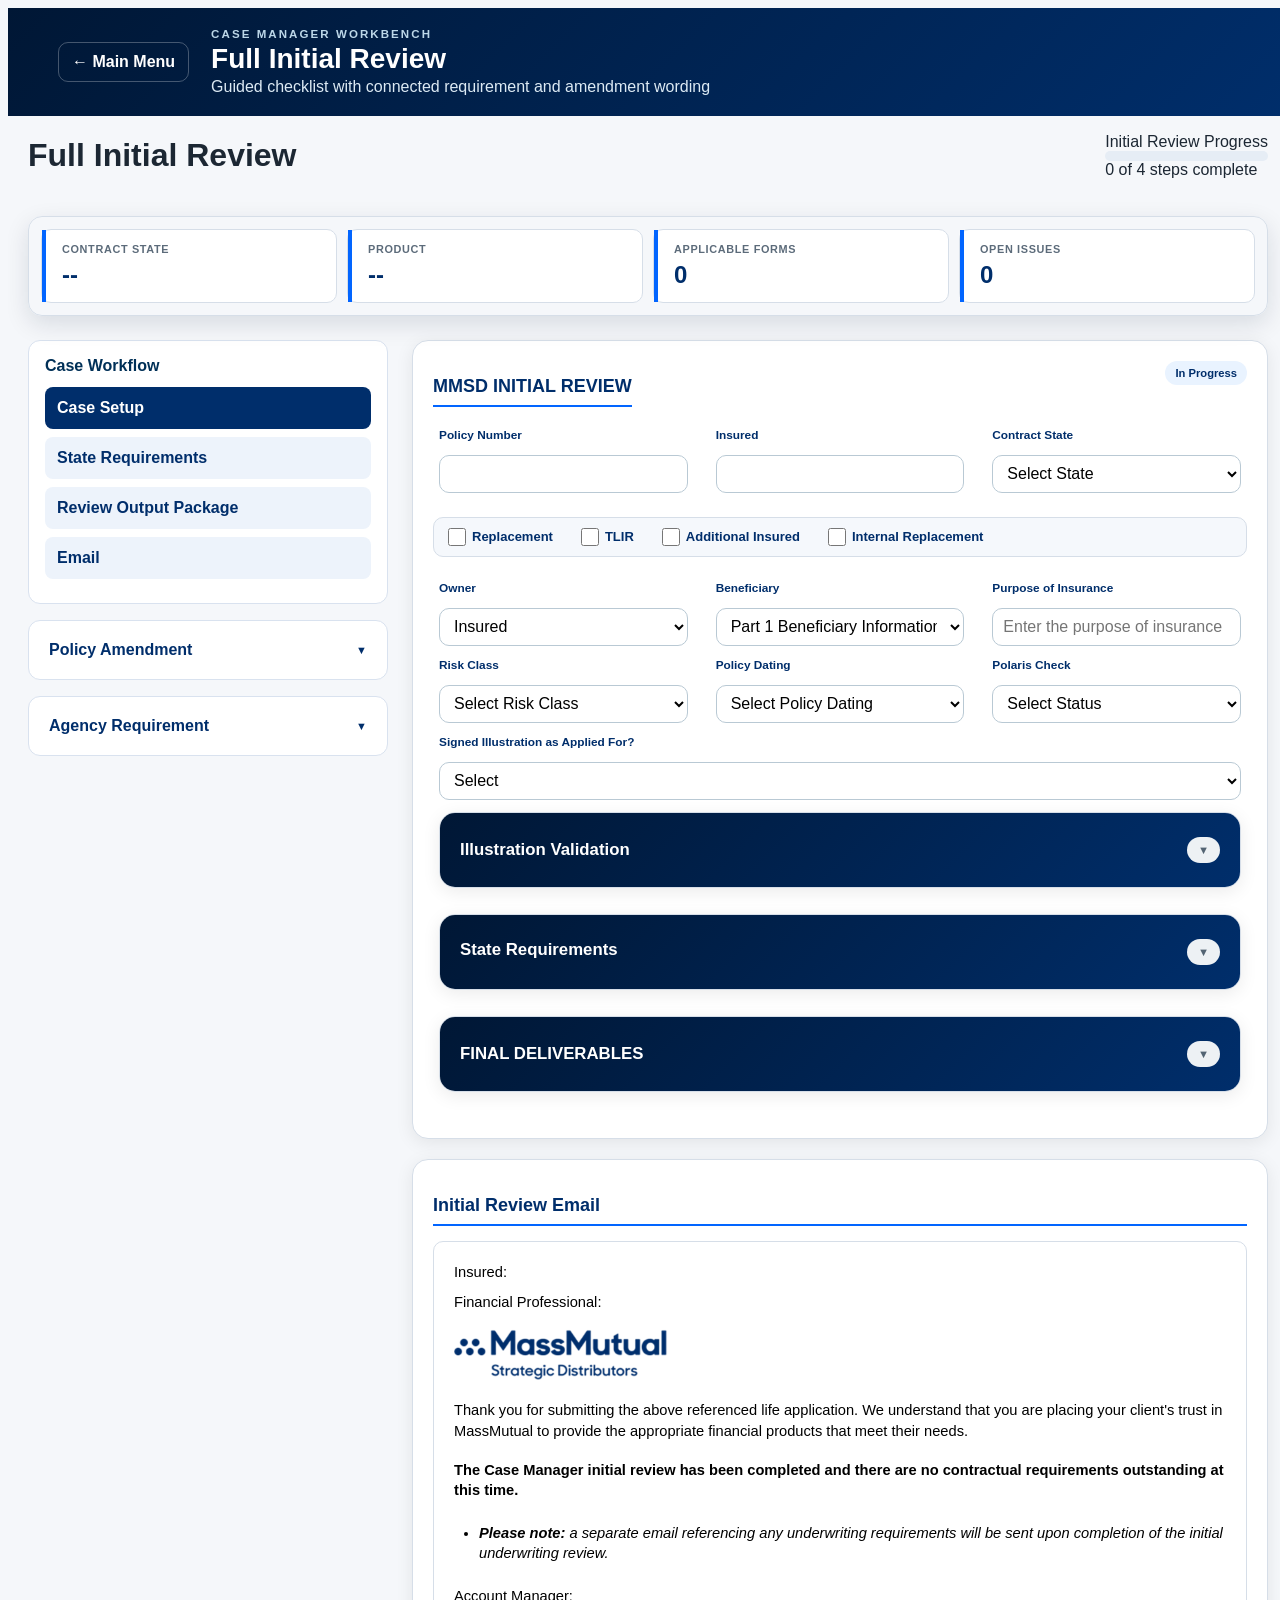
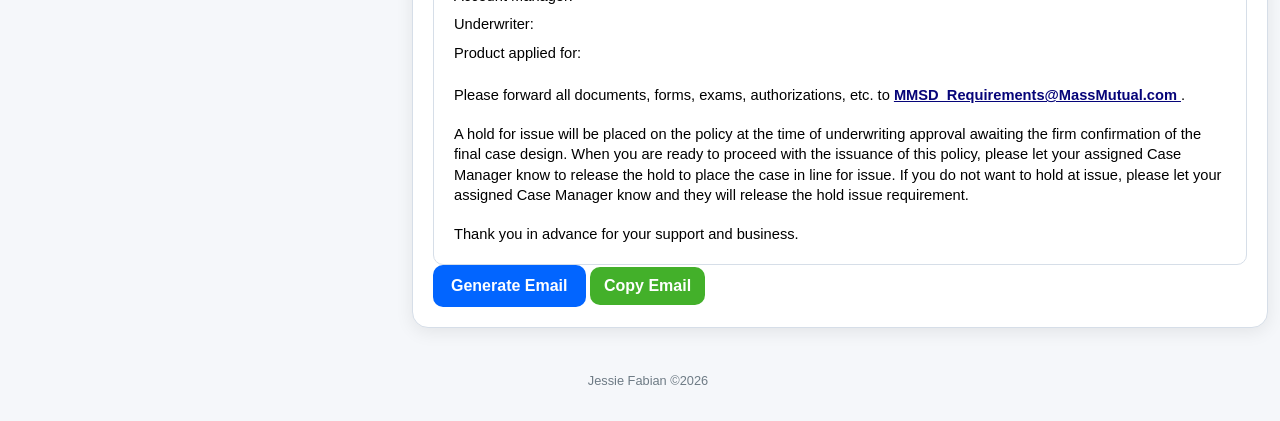
==== full-initial-review.html @ d6622435 "ugh" ====
<!doctype html>
<html lang="en">
  <!-- =====================================================
					FULL INITIAL REVIEW WORKBENCH
					Main review workflow for MMSD Initial Review Process
					Connected Scripts:
          stateLoader.js
          amendment-engine.js
          initial-review.js
          review-output-package.js
      ===================================================== -->

  <head>
    <!-- ============================================
					PAGE METADATA & STYLES
					Loads page title, viewport settings,
					and main stylesheet.
			============================================ -->
    <meta charset="utf-8" />
    <meta name="viewport" content="width=device-width, initial-scale=1.0" />
    <title>Full Initial Review</title>
    <link rel="stylesheet" href="Styling/styles.css"/>

  </head>

  <!-- ============================================
					GLOBAL PAGE HEADER
					Back navigation and page branding
				============================================ -->

  <body>
    <header class="top">
      <div class="shell head">
        <a href="index.html">← Main Menu</a>
        <div>
          <p class="eyebrow">CASE MANAGER WORKBENCH</p>
          <h1>Full Initial Review</h1>
          <p>
            Guided checklist with connected requirement and amendment wording
          </p>
        </div>
      </div>
    </header>
    <!-- =====================================================
					MAIN REVIEW WORKSPACE
					Contains all sections of the Full Initial Review.
			  ===================================================== -->
    <main class="review-workspace">
      <!-- =====================================================
					REVIEW HEADER
					Displays review title and completion progress.
					JS Updates:
          progressFill
          progressText
          ===================================================== -->
      <div class="review-header">
        <h1>Full Initial Review</h1>
        <div class="progress-panel">
          <div class="progress-label">Initial Review Progress</div>
          <div class="progress-bar">
            <div id="progressFill"></div>
          </div>
          <span id="progressText">0 of 0 steps complete</span>
        </div>
      </div>
      <!-- =====================================================
					 CASE DASHBOARD
					 Real-time case summary:
           Contract State
           Product
           Applicable Forms
           Open Issues
					 Updated by:
					 stateLoader.js
					 initial-review.js
			     ===================================================== -->
      <section id="dashboardStrip" class="dashboard-strip">
        <div class="dashboard-card">
          <span class="dashboard-label">Contract State</span>
          <span id="dashboardState" class="dashboard-value">--</span>
        </div>
        <div class="dashboard-card">
          <span class="dashboard-label">Product</span>
          <span id="dashboardProduct" class="dashboard-value">--</span>
        </div>
        <div class="dashboard-card">
          <span class="dashboard-label">Applicable Forms</span>
          <span id="dashboardFormCount" class="dashboard-value">0</span>
        </div>
        <div class="dashboard-card">
          <span class="dashboard-label">Open Issues</span>
          <span id="dashboardIssueCount" class="dashboard-value danger">0</span>
        </div>
      </section>
      <!-- MAIN LAYOUT -->
      <div class="review-layout">
        <!-- =====================================================
						 REVIEW STEP NAVIGATION
						 Acts as workflow menu.
						 Allows users to jump between:
            Case Setup
            State Requirements
            Application Review
            Requirements
            Amendments
            Email
            ===================================================== -->
        <aside class="review-sidebar">
          <!-- WORKFLOW NAVIGATION -->

          <div class="sidebar-section">
            <h3 class="sidebar-heading">Case Workflow</h3>

            <button class="step-btn active">Case Setup</button>

            <button class="step-btn">State Requirements</button>

            <button class="step-btn">Review Output Package</button>

            <button class="step-btn">Email</button>
          </div>

          <!-- POLICY AMENDMENT WORKSPACE -->
          <details class="sidebar-workspace">
            <summary class="workspace-summary">Policy Amendment</summary>

  <details class="workspace-help">
  <summary>How to Use</summary>



 <div class="workspace-help">
  <ol>
    <li>Select the Contract State.</li>
    <li>Select the form being amended.</li>
    <li>Enter the applicable question or section.</li>
    <li>Select an amendment template.</li>
    <li>Complete any required fields.</li>
    <li>Review the generated amendment.</li>
    <li>Click <strong>Add Amendment</strong> to save it to the Review Output Package.</li>
  </ol>
</div>
</details>



            <div class="case-field">
                <label>Form Being Amended</label>

                <select id="globalAmendmentForm">
                    <option value="">Select Form</option>
                </select>
            </div>

            <div class="case-field">
              <label>Amendment Template</label>

              <select id="globalAmendmentTemplate">
                <option value="">Select Template</option>
              </select>
            </div>
 <div class="case-field">
              <label>Question / Section</label>

              <input
                type="text"
                id="globalQuestion"
                placeholder="Example: C3" />
            </div>

            <div id="globalAmendmentFields"></div>

            <div class="case-field">
              <label>Generated Amendment</label>

              <textarea
                id="globalGeneratedAmendment"
                rows="8"
                readonly></textarea>
            </div>

           <div class="buttons">

  <button
    type="button"
    class="primary-button"
    id="addGlobalAmendment">
    Add Amendment
  </button>

  <button
    type="button"
    class="secondary-button"
    id="copyGlobalAmendment">
    Copy
  </button>
<div id="amendmentSaveStatus"></div>

</div>
          </details>

          <!-- REQUIREMENT WORKSPACE -->

<details class="sidebar-workspace">
  <summary class="workspace-summary">Agency Requirement</summary>

<details class="workspace-help">
   <summary>How to Use</summary>

<div class="workspace-help">
  <ol>
     <li>Select a requirement template.</li>
    <li>Complete any required fields.</li>
    <li>Review the generated requirement.</li>
    <li>Copy the wording for case communication.</li>
    <li>Click Add Requirement to save it to the Review Output Package.</li>
    <li>Click <strong>♡</strong> to save frequently used requirements as Favorites.</li>
    </ol>
</div>
</details>


  <div class="case-field">
    <label for="globalRequirementTemplate">Requirement Template</label>

    <div class="requirement-template-row">
      <select id="globalRequirementTemplate">
        <option value="">Select Requirement</option>
      </select>

      <button
        type="button"
        id="favoriteRequirementButton"
        class="favorite-requirement-button"
        title="Add selected requirement to favorites"
        aria-label="Add selected requirement to favorites"
        aria-pressed="false">
        ☆
      </button>
    </div>
  </div>

  <div id="globalRequirementFields"></div>

  <div class="case-field">
    <label for="globalGeneratedRequirement">Generated Requirement</label>

    <textarea
      id="globalGeneratedRequirement"
      rows="8"
      readonly></textarea>
  </div>
<div class="buttons">
 <button
  type="button"
  class="primary-button"
  id="addGlobalRequirement">
  Add Requirement
</button>

  <button
    type="button"
    class="secondary-button"
    id="copyGlobalRequirement">
    Copy
  </button>
</div>

<div
  id="requirementSaveStatus"
  class="copy-status"
  aria-live="polite">
</div>

</details>



        </aside>
        <!-- =====================================================
						 CASE SETUP SECTION
						 Captures:
            Policy Information
            Insured Information
            Contract State
            Ownership Details
            Risk Class
            Policy Dating
                        Drives:
            Initial Review Notes
            State Requirements
            Dashboard Values
            ===================================================== -->

        <section id="reviewContent">
          <section id="caseSetupSection" class="card case-setup-card">
            <div class="section-title-row">
              <div>
                <h2>MMSD INITIAL REVIEW</h2>
              </div>
              <span id="caseSetupStatus" class="setup-status">In Progress</span>
            </div>
            <!-- =====================================================
								 CASE SETUP ROW 1
								 Core policy identification information
						===================================================== -->
            <div class="case-setup-grid-equal">
              <div class="case-field">
                <label for="policyNumber">Policy Number</label>
                <input id="policyNumber" type="text" autocomplete="off" />
              </div>
              <div class="case-field">
                <label for="insuredName">Insured</label>
                <input id="insuredName" type="text" autocomplete="off" />
              </div>
              <div class="case-field">
                <label for="contractState">Contract State</label>

                <select id="contractState" name="contractState">
                  <option value="">Select State</option>
                  <option value="AL">Alabama</option>
                  <option value="AK">Alaska</option>
                  <option value="AZ">Arizona</option>
                  <option value="AR">Arkansas</option>
                  <option value="CA">California</option>
                  <option value="CO">Colorado</option>
                  <option value="CT">Connecticut</option>
                  <option value="DE">Delaware</option>
                  <option value="DC">District of Columbia</option>
                  <option value="FL">Florida</option>
                  <option value="GA">Georgia</option>
                  <option value="HI">Hawaii</option>
                  <option value="ID">Idaho</option>
                  <option value="IL">Illinois</option>
                  <option value="IN">Indiana</option>
                  <option value="IA">Iowa</option>
                  <option value="KS">Kansas</option>
                  <option value="KY">Kentucky</option>
                  <option value="LA">Louisiana</option>
                  <option value="ME">Maine</option>
                  <option value="MD">Maryland</option>
                  <option value="MA">Massachusetts</option>
                  <option value="MI">Michigan</option>
                  <option value="MN">Minnesota</option>
                  <option value="MS">Mississippi</option>
                  <option value="MO">Missouri</option>
                  <option value="MT">Montana</option>
                  <option value="NE">Nebraska</option>
                  <option value="NV">Nevada</option>
                  <option value="NH">New Hampshire</option>
                  <option value="NJ">New Jersey</option>
                  <option value="NM">New Mexico</option>
                  <option value="NY">New York</option>
                  <option value="NC">North Carolina</option>
                  <option value="ND">North Dakota</option>
                  <option value="OH">Ohio</option>
                  <option value="OK">Oklahoma</option>
                  <option value="OR">Oregon</option>
                  <option value="PA">Pennsylvania</option>
                  <option value="PR">Puerto Rico</option>
                  <option value="RI">Rhode Island</option>
                  <option value="SC">South Carolina</option>
                  <option value="SD">South Dakota</option>
                  <option value="TN">Tennessee</option>
                  <option value="TX">Texas</option>
                  <option value="UT">Utah</option>
                  <option value="VT">Vermont</option>
                  <option value="VA">Virginia</option>
                  <option value="WA">Washington</option>
                  <option value="WV">West Virginia</option>
                  <option value="WI">Wisconsin</option>
                  <option value="WY">Wyoming</option>
                </select>
              </div>
            </div>
            <br />
            <div class="case-indicator-row">
              <label class="indicator-checkbox">
                <input type="checkbox" id="replacement" />
                Replacement
              </label>
              <label class="indicator-checkbox">
                <input type="checkbox" id="tlirRequested" />
                TLIR
              </label>
              <label class="indicator-checkbox">
                <input type="checkbox" id="additionalInsured" />
                Additional Insured
              </label>
              <label class="indicator-checkbox">
                <input type="checkbox" id="internalTermReplacement" />
                Internal Replacement
              </label>
            </div>
            <!-- =====================================================
								 CASE SETUP ROW 2
								 Ownership, Beneficiary and Insurance Purpose
						===================================================== -->
            <div class="case-setup-grid-equal">
              <div class="case-field">
                <label for="ownerType">Owner</label>
                <select id="ownerType">
                  <option value="insured">Insured</option>
                  <option value="otherIndividual">Other Individual</option>
                  <option value="trust">Trust</option>
                  <option value="business">Business or Entity</option>
                </select>
              </div>
              <div class="case-field">
                <label for="beneficiaryOther">Beneficiary</label>
                <select id="beneficiaryOther">
                  <option value="no">Part 1 Beneficiary Information</option>
                  <option value="yes">E-2 Other Selected</option>
                </select>
              </div>
              <div class="case-field">
                <label for="purposeOfInsurance">Purpose of Insurance</label>
                <input
                  id="purposeOfInsurance"
                  type="text"
                  placeholder="Enter the purpose of insurance"
                  autocomplete="off" />
              </div>
            </div>
            <!-- =====================================================
								 CASE SETUP ROW 3
								 Risk Class, Policy Dating and Polaris Status
						===================================================== -->
            <div class="case-setup-grid-equal">
              <div class="case-field">
                <label for="riskClass">Risk Class</label>
                <select id="riskClass">
                  <option value="">Select Risk Class</option>
                  <option value="Ultra Preferred Non-Tobacco">
                    Ultra Preferred Non-Tobacco
                  </option>
                  <option
                    value="Select Preferred Non-Tobacco/Preferred Non-Smoker">
                    Select Preferred Non-Tobacco/Preferred Non-Smoker
                  </option>
                  <option value="Standard Non-Tobacco/Juvenile">
                    Standard Non-Tobacco/Juvenile
                  </option>
                  <option value="Select Preferred Tobacco">
                    Select Preferred Tobacco
                  </option>
                  <option value="Tobacco">Tobacco</option>
                </select>
              </div>
              <div class="case-field">
                <label for="policyDating">Policy Dating</label>
                <select id="policyDating">
                  <option value="">Select Policy Dating</option>
                  <option value="saveAge">Save Age</option>
                  <option value="currentDate">Current Date</option>
                  <option value="specificDate">Specific Date</option>
                </select>
              </div>
              <div class="case-field">
                <label for="polarisCheck">Polaris Check</label>
                <select id="polarisCheck">
                  <option value="">Select Status</option>
                  <option value="notApplicable">Not Applicable</option>
                  <option value="completedClear">Completed, Clear</option>
                  <option value="completedMatch">Completed, Match Found</option>
                  <option value="pending">Pending</option>
                </select>
              </div>
            </div>
            <div class="case-field">
              <label for="illustrationStatus">
                Signed Illustration as Applied For?
              </label>
              <select id="illustrationStatus">
                <option value="">Select</option>
                <option value="yes">Yes</option>
                <option value="no">No</option>
                <option value="notReceived">Not Received</option>
              </select>
              <small id="illustrationGuidance" class="field-guidance"></small>
<!-- =====================================================
     ILLUSTRATION VS PART 1 VALIDATION
===================================================== -->


       <details id="stateRequirements" class="card collapsible-card">
            <summary class="collapsible-summary">
              <span class="summary-heading">
                <span>
                  <span class="summary-title">Illustration Validation</span>
                </span>
              </span>
              <span class="collapse-indicator" aria-hidden="true">▼</span>
            </summary>
            <div class="collapsible-content">

            <details class="workspace-help">
            <summary><strong> How to use</strong></summary>

            <ol>
              <li>
                Enter the value shown on the Part 1.
              </li>

              <li>
                Enter the corresponding value shown on the illustration.
              </li>

              <li>
                Select Not Applicable for policy-design items that do not apply.
              </li>

              <li>
                Review the validation result and any identified mismatches.
              </li>
                </ol>
              </details>

        <div class="validation-column-headings">
          <span>Policy Design Item</span>
          <span>Part 1</span>
          <span>Illustration</span>
          <span>Result</span>
        </div>

          <div id="illustrationComparisonRows"></div>

          <div class="validation-actions">
            <button
              type="button"
              id="validateIllustration"
              class="primary-button">
              Validate Illustration
            </button>

            <button
              type="button"
              id="clearIllustrationValidation"
              class="secondary-button">
              Clear
            </button>
          </div>

          <section
            id="illustrationValidationResult"
            class="illustration-validation-result validation-neutral"
            aria-live="polite">

            <div class="validation-result-header">
              <div>
                <span class="validation-result-label">
                  Validation Result
                </span>

                <strong id="illustrationValidationTitle">
                  Enter the Part 1 and illustration values.
                </strong>
              </div>

              <span id="illustrationMatchCount">
                0 of 0 reviewed
              </span>
            </div>

                <div id="illustrationValidationDetails"></div>
              </section>
              <section
                id="illustrationMismatchRequirementSection"
                class="illustration-mismatch-output"
                hidden>

                <label for="illustrationMismatchRequirement">
                  Generated Requirement
                </label>

                <textarea
                  id="illustrationMismatchRequirement"
                  rows="7"
                  readonly></textarea>

                <button
                  type="button"
                  id="copyIllustrationMismatchRequirement"
                  class="secondary-button">
                  Copy Requirement
                </button>


                    <span
                      id="illustrationMismatchCopyStatus"
                      class="copy-status"
                      aria-live="polite">
                    </span>
                  </section>
                </div>
       </details>

          <!-- =====================================================
					 SAVE AGE CALCULATOR
					 Displayed Only When:
					 Policy Dating = Save Age
					 Calculates:
Eligibility
Save Age Date
Backdating Duration
Processing Guidance
					 Controlled By:
					 initial-review.js
			===================================================== -->
          <div id="saveAgeFields" class="save-age-panel" hidden>
            <div class="save-age-heading">
              <div>
                <h3>Save Age Calculator</h3>
                <p>
                  Enter the insured's birth month and day and the Part 1
                  signature date.
                </p>
              </div>
            </div>
            <div
              id="saveAgeEligibilityWarning"
              class="save-age-alert"
              hidden></div>
            <div class="save-age-grid">
              <div class="case-field">
                <label for="birthMonth">Birth Month</label>
                <select id="birthMonth">
                  <option value="">Select Month</option>
                  <option value="1">January</option>
                  <option value="2">February</option>
                  <option value="3">March</option>
                  <option value="4">April</option>
                  <option value="5">May</option>
                  <option value="6">June</option>
                  <option value="7">July</option>
                  <option value="8">August</option>
                  <option value="9">September</option>
                  <option value="10">October</option>
                  <option value="11">November</option>
                  <option value="12">December</option>
                </select>
              </div>
              <div class="case-field">
                <label for="birthDay">Birth Day</label>
                <select id="birthDay">
                  <option value="">Select Day</option>
                  <option value="1">1</option>
                  <option value="2">2</option>
                  <option value="3">3</option>
                  <option value="4">4</option>
                  <option value="5">5</option>
                  <option value="6">6</option>
                  <option value="7">7</option>
                  <option value="8">8</option>
                  <option value="9">9</option>
                  <option value="10">10</option>
                  <option value="11">11</option>
                  <option value="12">12</option>
                  <option value="13">13</option>
                  <option value="14">14</option>
                  <option value="15">15</option>
                  <option value="16">16</option>
                  <option value="17">17</option>
                  <option value="18">18</option>
                  <option value="19">19</option>
                  <option value="20">20</option>
                  <option value="21">21</option>
                  <option value="22">22</option>
                  <option value="23">23</option>
                  <option value="24">24</option>
                  <option value="25">25</option>
                  <option value="26">26</option>
                  <option value="27">27</option>
                  <option value="28">28</option>
                  <option value="29">29</option>
                  <option value="30">30</option>
                  <option value="31">31</option>
                </select>
              </div>
              <div class="case-field">
                <label for="part1SignDate">Part 1 Sign Date</label>
                <input id="part1SignDate" type="date" />
              </div>
              <div class="case-field">
                <label for="saveAge1035">1035 Exchange</label>
                <select id="saveAge1035">
                  <option value="no">No</option>
                  <option value="yes">Yes</option>
                </select>
              </div>
              <div class="case-field">
                <label for="saveAgeDate">Calculated Save Age Date</label>
                <input
                  id="saveAgeDate"
                  type="text"
                  readonly
                  placeholder="Calculated automatically" />
              </div>
              <div class="case-field">
                <label for="saveAgeEligibility">Eligibility</label>
                <input
                  id="saveAgeEligibility"
                  type="text"
                  readonly
                  placeholder="Calculated automatically" />
              </div>
            </div>
            <div class="save-age-results">
              <div>
                <span class="save-age-result-label">Age Changes After</span>
                <strong id="ageChangeDate">--</strong>
              </div>
              <div>
                <span class="save-age-result-label">Backdating Duration</span>
                <strong id="saveAgeDuration">--</strong>
              </div>
              <div>
                <span class="save-age-result-label">Processing Guidance</span>
                <strong id="saveAgeGuidance">
                  Enter the Save Age information.
                </strong>
              </div>
            </div>
            <p id="saveAgeMessage" class="save-age-message">
              Enter the insured's birth month and day and the Part 1 signature
              date.
            </p>
          </div>
          <!-- =====================================================
					 SPECIFIC POLICY DATE
					 Displayed Only When:
					 Policy Dating = Specific Date
			===================================================== -->
          <div id="specificDateFields" class="save-age-panel" hidden>
            <div class="case-field">
              <label for="specificPolicyDate">Requested Policy Date</label>
              <input id="specificPolicyDate" type="date" />
            </div>
          </div>

          <!-- =====================================================
											 STATE REQUIREMENTS
											 Dynamically loaded from:
									/states/[STATE].json
											 Contains:
Required Forms
Special Notes
Review Checklist
											 Controlled By:
											 stateLoader.js
									===================================================== -->
          <details id="stateRequirements" class="card collapsible-card">
<summary class="collapsible-summary">
<span class="summary-heading">
<span>
<span class="summary-title">State Requirements</span>
<span
id="stateRequirementSummary"
class="summary-subtitle">

</span>
</span>
</span>


              <span class="collapse-indicator" aria-hidden="true">▼</span>
            </summary>
            <div class="collapsible-content">
              <!-- =====================================================
						 STATE REQUIREMENT SUMMARY
						 Displays:
              Required Form Count
              Reviewed Form Count
              Remaining Forms
              Special Notes Count
              ===================================================== -->
              <div class="state-dashboard">
                <div class="state-stat-card">

                  <span>Required Forms</span>
                  <strong id="requiredFormCountCard">0</strong>
                </div>

                <div class="state-stat-card">
                  <span>Reviewed</span>
                 <strong id="reviewedCountCard">0</strong>
                </div>
                <div class="state-stat-card">
                  <span>Remaining</span>
                  <strong id="remainingCountCard">0</strong>
                </div>
                <div class="state-stat-card">
                  <span>Special Notes</span>
                  <strong id="specialNoteCountCard">0</strong>
                </div>
              </div>

              <div class="open-nigo-dashboard">

              <div class="open-nigo-header">

                <span class="open-nigo-title">
                  Open NIGO Issues
                </span>

                <span
                  id="openNigoCount"
                  class="open-nigo-count">
                  0
                </span>

  </div>

  <div
    id="openNigoList"
    class="open-nigo-list">

    <div class="nigo-empty">
      No documented NIGOs
    </div>

  </div>

</div>
              <!-- =====================================================
							 DYNAMIC REQUIRED FORMS LIST
							 Generated from selected state JSON.
							 Target Container:
							 #requiredForms
					===================================================== -->
              <section class="state-subsection">
                <div class="subsection-heading">
                  <span id="applicableFormCount" class="section-count">
                    0 forms
                  </span>
                </div>
                <div id="requiredForms"></div>
              </section>
              <details class="state-subsection">
                <summary class="state-collapse-summary">
                  <span>Special Notes</span>
                  <span id="specialNoteCount" class="section-count note-count">
                    0 notes
                  </span>
                </summary>
                <div class="collapsible-inner">
                  <div id="specialNotes"></div>
                </div>
              </details>
              <details class="state-subsection">
                <summary class="state-collapse-summary">
                  <span>Initial Review Checklist</span>
                </summary>
                <div class="collapsible-inner">
                  <div id="reviewChecklist"></div>
                </div>
              </details>
            </div>
          </details>


          <!-- =====================================================
					 APPLICATION REVIEW
					 Main NIGO Review Area
					 Form review panels are dynamically
					 injected here.
					 Supports:
Questions
NIGO Tracking
Amendment Generation
Requirement Generation
===================================================== -->

          <!-- =====================================================
					 GENERATED REQUIREMENTS
					 Displays all contractual requirements
					 generated during review.
			===================================================== -->
          <section id="requirementsSection" class="card">
            <h2>Contractual Requirements</h2>
            <div id="requirementList"></div>
          </section>
          <!-- =====================================================
					 GENERATED AMENDMENTS
					 Displays all amendments generated
					 during application review.
			===================================================== -->

          <!-- =====================================================
				 REVIEW OUTPUT PACKAGE
				 Final compiled review deliverables.
				 Collects:
All generated amendments
All generated requirements
				 Provides:
Copy All functionality
Final review counts
Initial Review Notes
				 Controlled By:
				 review-output-package.js
		===================================================== -->




<details id="reviewOutputPackage" class="card collapsible-card">
            <summary class="collapsible-summary">
              <span class="summary-heading">

                  <span class="summary-title">FINAL DELIVERABLES</span>

                </span>

              <span class="collapse-indicator" class="validation-badge validation-not-started"aria-hidden="true">▼</span>
            </summary>
            <div class="collapsible-content">

            <div class="review-output-summary">
              <div class="output-summary-card">

                <span>Amendments</span>
                <strong id="compiledAmendmentCount">0</strong>
              </div>
              <div class="output-summary-card">
                <span>Requirements</span>
                <strong id="compiledRequirementCount">0</strong>
              </div>
              <div class="output-summary-card">
                <span>Total Outputs</span>
                <strong id="compiledTotalCount">0</strong>
              </div>
            </div>
            <div class="compiled-output-grid">
              <!-- =====================================================
							 COMPILED POLICY AMENDMENTS
							 Aggregates all amendment output
							 from every reviewed form.
							 Copy Ready
					===================================================== -->
              <details
                id="compiledAmendmentsDetails"
                class="compiled-output-section"
                open>
                <summary class="compiled-output-summary">
                  <span>Generated Policy Amendments</span>
                  <span id="compiledAmendmentBadge" class="section-count">
                    0 amendments
                  </span>
                </summary>
                <div class="compiled-output-content">
                  <div class="compiled-output-actions">
                    <button
                      type="button"
                      id="copyAllAmendments"
                      class="secondary-button"
                      disabled>
                      Copy All
                    </button>
                  </div>
                  <textarea
                    id="compiledAmendments"
                    class="compiled-output-textarea"
                    rows="10"
                    readonly
                    placeholder="Generated policy amendments will appear here."></textarea>
                </div>
              </details>
              <!-- =====================================================
							 COMPILED AGENCY REQUIREMENTS
							 Aggregates all requirement output
							 from every reviewed form.
							 Copy Ready
					===================================================== -->








          <details
                id="compiledRequirementsDetails"
                class="compiled-output-section"
                open>
                <summary class="compiled-output-summary">
                  <span>Generated Agency Requirements</span>
                  <span id="compiledRequirementBadge" class="section-count">
                    0 requirements
                  </span>
                </summary>
                <div class="compiled-output-content">
                  <div class="compiled-output-actions">
                    <button
                      type="button"
                      id="copyAllRequirements"
                      class="secondary-button"
                      disabled>
                      Copy All
                    </button>
                  </div>
                  <textarea
                    id="compiledRequirements"
                    class="compiled-output-textarea"
                    rows="10"
                    readonly
                    placeholder="Generated agency requirements will appear here."></textarea>
                </div>
              </details>
            </div>
            <p
              id="reviewOutputCopyStatus"
              class="copy-status"
              aria-live="polite"></p>
            <!-- =====================================================
						 AUTO-GENERATED INITIAL REVIEW NOTES
						 Created from:
Case Setup selections
State selections
Policy Dating selections
						 Designed for:
						 MMSD Workbench Notes
				===================================================== -->
            <section class="generated-notes-section">
              <div class="generated-notes-header">
                <div>
                  <p class="section-eyebrow">COPY-READY</p>
                  <h3>Initial Review Notes</h3>
                  <p>Notes update automatically based on Case Setup.</p>
                </div>
                <button
                  type="button"
                  id="copyInitialReviewNotes"
                  class="primary-button">
                  Copy Notes
                </button>
              </div>
              <textarea
                id="initialReviewNotes"
                class="initial-review-notes"
                readonly></textarea>
              <p
                id="initialReviewNotesStatus"
                class="copy-status"
                aria-live="polite"></p>
            </section>
          </section>
          <!-- =====================================================
INITIAL REVIEW EMAIL GENERATOR
Produces agency-facing review email.
Features:
Generate Email
Copy Email
Output Target:
#emailOutput
===================================================== -->
          <section id="emailSection" class="card">
            <h2>Initial Review Email</h2>
            <div
  id="emailOutput"
  class="email-preview"
  contenteditable="true">
</div>
            <button id="generateEmail">Generate Email</button>
            <button id="copyEmail">Copy Email</button>
          </section>
        </section>
      </div>
    </main>
    <!-- =====================================================
SCRIPT LOAD ORDER
stateLoader.js
Loads state JSON requirements.
amendment-engine.js
Handles amendment and requirement generation.
initial-review.js
Controls page behavior and calculations.
library.js
Shared utility functions.
review-output-package.js
Compiles final review outputs.
===================================================== -->
    <script src="scripts/stateLoader.js"></script>
    <script src="scripts/amendment-engine.js"></script>
    <script src="scripts/initial-review.js"></script>
    <script src="scripts/illustration-validation.js"></script>
    <script src="scripts/library.js"></script>
    <script src="scripts/review-output-package.js"></script>
  </body>
  <footer>
    Jessie Fabian ©2026
  </footer>
</html>
---- Styling/styles.css ----
:root {
  /* MassMutual Primary */

  --mm-blue: #002e6b;
  --mm-dark-blue: #001735;
  --mm-charge-blue: #0265ff;
  --mm-peacock: #004db2;
  --mm-light-blue: #4dc7eb;

  /* Accent */

  --mm-green: #43b02a;
  --mm-yellow: #f6be00;
  --mm-orange: #ff671f;

  /* Utility */

  --page-bg: #f5f7fa;
  --panel-bg: #ffffff;
  --border: #d6dee8;
  --text-dark: #1c2733;
  --text-light: #6b7785;

  --shadow: 0 4px 18px rgba(0, 0, 0, 0.08);
}

* {
  box-sizing: border-box;
}

html,
body {
  width: 100%;
  overflow-x: hidden;
  background: var(--page-bg);
  color: var(--text-dark);

  font-family:
    Segoe UI,
    Arial,
    sans-serif;
}

a {
  color: inherit;
}

.shell {
  width: min(1180px, calc(100% - 32px));
  margin: auto;
}

.hero,
.top {
  background: linear-gradient(135deg, var(--mm-dark-blue), var(--mm-blue));

  color: white;
}

.hero {
  padding: 56px 0;
}

.hero h1 {
  margin: 4px 0 10px;
  font-size: clamp(2.3rem, 5vw, 4rem);
}

.hero p:last-child,
.top p:last-child {
  color: #dceaf4;
}

.eyebrow {
  margin: 0;
  color: #bcd7e8;
  font-size: 0.72rem;
  font-weight: 800;
  letter-spacing: 0.18em;
}

.landing {
  padding: 36px 0 55px;
}

.cards {
  display: grid;
  grid-template-columns: repeat(3, 1fr);
  gap: 22px;
}

.tile {
  --c: var(--navy);
  display: block;
  min-height: 350px;
  padding: 28px;
  text-decoration: none;
  transition: 0.2s;
}

.tile:hover {
  transform: translateY(-5px);
}

.tile:before {
  position: absolute;
  inset: 0 0 auto;
  height: 7px;
  background: var(--c);
  content: "";
}

.tile {
  position: relative;
}

.tile.blue {
  --c: var(--blue);
}

.tile.gray {
  --c: #718096;
}

.icon {
  display: grid;
  place-items: center;
  width: 54px;
  height: 54px;
  border-radius: 16px;
  background: var(--c);
  color: white;
  font-size: 1.2rem;
}

.tile small {
  position: absolute;
  right: 24px;
  top: 30px;
  padding: 6px 9px;
  border-radius: 999px;
  background: var(--light);
  color: var(--c);
  font-weight: 800;
}

.tile h2 {
  margin-top: 28px;
  font-size: 1.6rem;
}

.tile p {
  min-height: 112px;
  color: var(--gray);
  line-height: 1.65;
}

.tile strong {
  color: var(--c);
}

.notice {
  margin-top: 24px;
  padding: 18px;
  border: 1px solid #cde2ef;
  border-radius: 15px;
  background: #eef8fd;
}

footer {
  padding: 25px;
  text-align: center;
  color: #6e7b85;
  font-size: 0.8rem;
}

.head {
  display: flex;
  gap: 22px;
  align-items: center;
  padding: 20px 0;
}

.head > a {
  padding: 10px 13px;
  border: 1px solid #ffffff44;
  border-radius: 10px;
  text-decoration: none;
  font-weight: 700;
}

.head h1 {
  margin: 3px 0;
  font-size: 1.75rem;
}

.head p {
  margin: 0;
}

.app {
  padding: 24px 0 50px;
}

.card {
  background: var(--panel-bg);

  border: 1px solid var(--border);

  border-radius: 16px;

  box-shadow: var(--shadow);

  padding: 20px;

  margin-bottom: 20px;
}

.card h2 {
  color: var(--mm-blue);

  font-size: 18px;

  border-bottom: 2px solid var(--mm-charge-blue);

  padding-bottom: 8px;

  margin-bottom: 15px;
}

.grid {
  display: grid;
  gap: 15px;
}

.grid.two {
  grid-template-columns: repeat(2, 1fr);
}

.grid.three {
  grid-template-columns: repeat(3, 1fr);
}

.grid.four {
  grid-template-columns: repeat(4, 1fr);
}

label {
  display: block;
  color: #3e4c57;
  font-size: 0.78rem;
  font-weight: 700;
}

input,
select,
textarea {
  max-width: 100%;
  width: 100%;
  width: 100%;
  margin-top: 7px;
  padding: 10px 11px;
  border: 1px solid #b9c9d4;
  border-radius: 10px;
  background: white;
  font: inherit;
  outline: none;
}

input:focus,
select:focus,
textarea:focus {
  border-color: var(--blue);
  box-shadow: 0 0 0 3px #2e78a61f;
}

textarea {
  resize: vertical;
  line-height: 1.55;
}

.buttons {
  display: flex;
  flex-wrap: wrap;
  gap: 9px;
  margin-top: 15px;
}

button {
  padding: 10px 14px;
  border: 0;
  border-radius: 10px;
  background: var(--navy);
  color: white;
  font: inherit;
  font-weight: 800;
  cursor: pointer;
}

.secondary {
  background: var(--blue);
}

.quiet {
  background: #e8edf1;
  color: #4e5d67;
}

.split {
  display: grid;
  grid-template-columns: 1fr minmax(370px, 0.9fr);
  gap: 22px;
  align-items: start;
}

.sticky {
  position: sticky;
  top: 18px;
}

.badge {
  float: right;
  padding: 5px 9px;
  border-radius: 999px;
  background: var(--blue);
  color: white;
  font-size: 0.72rem;
}

.list {
  max-height: 260px;
  padding-left: 28px;
}

.list li {
  margin-bottom: 8px;
  padding: 10px;
  border-radius: 9px;
  background: #f4f7f9;
  line-height: 1.5;
}

.list .empty {
  margin-left: -28px;
  list-style: none;
  color: #697781;
}

.output {
  min-height: 390px;
}

.status {
  min-height: 18px;
  color: var(--green);
  font-size: 0.78rem;
  font-weight: 700;
}

.review-layout {
  display: grid;
  grid-template-columns: 360px minmax(0, 1fr);
  gap: 24px;
  align-items: start;
}

#reviewContent {
  min-width: 0;
}

.progress-info {
  display: flex;
  justify-content: space-between;
  align-items: end;
}

.progress-info b {
  color: var(--blue);
  font-size: 1.8rem;
}

.track {
  height: 10px;
  margin: 12px 0 16px;
  overflow: hidden;
  border-radius: 999px;
  background: #e7edf1;
}

.track div {
  width: 0;
  height: 100%;
  background: var(--blue);
}

.review-step {
  display: grid;
  grid-template-columns: 1fr auto;
  gap: 12px;
  align-items: center;
  padding: 13px 0;
  border-bottom: 1px solid #edf1f4;
}

.review-step strong {
  font-size: 0.87rem;
}

.step-btn {
  width: 100%;

  margin-bottom: 8px;

  border: none;

  border-radius: 8px;

  padding: 12px;

  background: #edf3fb;

  color: var(--mm-blue);

  font-weight: 600;

  text-align: left;

  cursor: pointer;
}

.step-btn.active {
  background: var(--mm-blue);

  color: white;
}

.step-btn:hover {
  background: var(--mm-light-blue);

  color: var(--mm-dark-blue);
}

.step-actions {
  display: flex;
  gap: 6px;
}

.step-actions button {
  padding: 7px 9px;
  border: 1px solid var(--border);
  border-radius: 999px;
  background: white;
  color: #53616c;
  font-size: 0.7rem;
}

.step-actions .active.complete {
  background: #e8f7ef;
  color: #226346;
}

.step-actions .active.issue {
  background: #fff5df;
  color: #875a16;
}

.step-actions .active.na {
  background: #edf1f4;
}

.dialog-card {
  position: relative;
  padding: 26px;
}

.dialog-card label {
  margin-top: 12px;
}

.dialog-card .x {
  position: absolute;
  right: 12px;
  top: 10px;
  background: transparent;
  color: #687681;
  font-size: 1.6rem;
}

.dark {
  color: var(--blue);
}

dialog {
  width: min(560px, calc(100% - 24px));
  padding: 0;
  border: 0;
  border-radius: 20px;
  box-shadow: 0 25px 70px #0f23324d;
}

dialog::backdrop {
  background: #0b1d2a88;
}

.issue-layout {
  display: grid;
  grid-template-columns: 1.2fr 0.8fr;
  gap: 22px;
  align-items: start;
}

.check {
  display: flex;
  gap: 12px;
  align-items: center;
  padding: 13px 0;
  border-bottom: 1px solid #edf1f4;
}

.check input {
  width: 18px;
  height: 18px;
  margin: 0;
}

.warning {
  display: flex;
  gap: 13px;
  background: #fff8e9;
  border-color: #eed09a;
}

.warning > b {
  display: grid;
  place-items: center;
  flex: 0 0 34px;
  height: 34px;
  border-radius: 50%;
  background: #b7791f;
  color: white;
}

.warning p {
  color: #765923;
  line-height: 1.55;
}

@media (max-width: 900px) {
  .cards,
  .split,
  .review-layout,
  .issue-layout {
    grid-template-columns: 1fr;
  }

  .sticky {
    position: static;
  }

  .grid.four,
  .grid.three {
    grid-template-columns: repeat(2, 1fr);
  }

  .tile {
    min-height: auto;
  }

  .tile p {
    min-height: 0;
  }
}

@media (max-width: 600px) {
  .grid.two,
  .grid.three,
  .grid.four {
    grid-template-columns: 1fr;
  }

  .review-step {
    grid-template-columns: 1fr;
  }

  .step-actions {
    flex-wrap: wrap;
  }
}

.required-form-row {
    display: flex;
    justify-content: space-between;
    align-items: center;
    gap: 16px;

    padding: 12px;
    margin-bottom: 10px;

    background: #fff;
    border: 1px solid var(--border);
    border-radius: 10px;
}

.warning-note {
  background: #fff9e6;

  border-left: 5px solid var(--mm-yellow);

  border-radius: 6px;

  padding: 12px;

  margin-bottom: 10px;
}

.check-row {
  padding: 10px;
  border-bottom: 1px solid #ececec;
}

.case-condition-section {
  margin-top: 24px;
  padding-top: 20px;
  border-top: 1px solid #d8e1e8;
}

.case-condition-section h3 {
  margin: 0 0 6px;
  color: #173b5e;
}

.section-help {
  margin: 0 0 18px;
  color: #667681;
  font-size: 0.85rem;
}

.form-group-heading {
  margin: 22px 0 12px;
  color: #173b5e;
  font-size: 0.9rem;
}

.applicable-form-count {
  margin: 0 0 12px;
  color: #2e78a6;
  font-size: 0.8rem;
  font-weight: 700;
}



.state-form-label {
  display: flex;
  gap: 12px;
  align-items: flex-start;
  cursor: pointer;
}

.state-form-checkbox {
  width: 18px;
  height: 18px;
  margin: 3px 0 0;
  flex: 0 0 auto;
}

.state-form-content {
  display: flex;
  min-width: 0;
  flex: 1;
  flex-direction: column;
  gap: 5px;
}

.state-form-header {
  display: flex;
  flex-wrap: wrap;
  gap: 9px;
  align-items: center;
}

.state-form-id {
  color: #173b5e;
  font-size: 0.95rem;
}

.form-description {
  color: #33434f;
  font-size: 0.85rem;
}

.form-condition {
  color: #667681;
  line-height: 1.45;
}

.required-badge,
.conditional-badge {
  padding: 4px 8px;
  border-radius: 999px;
  font-size: 0.68rem;
  font-weight: 800;
}

.required-badge {
  background: var(--mm-green);

  color: white;

  padding: 4px 8px;

  border-radius: 999px;

  font-size: 11px;

  font-weight: 700;
}

.conditional-badge {
  background: var(--mm-orange);

  color: white;

  padding: 4px 8px;

  border-radius: 999px;

  font-size: 11px;

  font-weight: 700;
}

.empty-state {
  padding: 12px;
  border-radius: 9px;
  color: #667681;
  background: #f4f7f9;
}

#generateEmail {
  background: var(--mm-charge-blue);

  color: white;

  border: none;

  border-radius: 10px;

  padding: 12px 18px;

  font-weight: 700;
}

#copyEmail {
  background: var(--mm-green);

  color: white;
}

.progress-bar {
  height: 10px;

  background: #e6edf5;

  border-radius: 999px;

  overflow: hidden;
}

#progressFill {
  width: 0%;

  height: 100%;

  background: linear-gradient(90deg, var(--mm-blue), var(--mm-charge-blue));
}

/* ========================================
   MASSMUTUAL STICKY DASHBOARD
======================================== */

.dashboard-strip {
  position: sticky;
  top: 10px;
  z-index: 900;

  display: grid;
  grid-template-columns: repeat(4, 1fr);
  gap: 10px;

  margin: 0 0 24px;
  padding: 12px;

  background: rgba(245, 247, 250, 0.97);
  border: 1px solid #d6dee8;
  border-radius: 14px;

  box-shadow: 0 8px 24px rgba(0, 23, 53, 0.12);

  backdrop-filter: blur(10px);
}

.dashboard-card {
  position: relative;
  min-width: 0;
  padding: 12px 14px;

  background: #ffffff;
  border: 1px solid #d6dee8;
  border-radius: 10px;
}

.dashboard-card::before {
  position: absolute;
  top: 0;
  left: 0;

  width: 4px;
  height: 100%;

  content: "";
  background: var(--mm-charge-blue);
}

.dashboard-label {
  display: block;

  margin-left: 6px;

  color: #5c6b7a;
  font-size: 0.68rem;
  font-weight: 700;
  letter-spacing: 0.06em;
  line-height: 1.3;
  text-transform: uppercase;
}

.dashboard-value {
  display: block;

  margin-top: 4px;
  margin-left: 6px;

  overflow: hidden;

  color: var(--mm-blue);
  font-size: 1.5rem;
  font-weight: 800;
  line-height: 1.25;
  text-overflow: ellipsis;
  white-space: nowrap;
}

.dashboard-value.success {
  color: var(--mm-green);
}

.dashboard-value.warning {
  color: var(--mm-orange);
}

/* ========================================
   COLLAPSIBLE STATE REQUIREMENTS
======================================== */

.collapsible-card {
  padding: 0;
  overflow: hidden;
}

.collapsible-summary {
  display: flex;
  align-items: center;
  justify-content: space-between;

  min-height: 74px;
  padding: 16px 20px;

  color: #ffffff;
  cursor: pointer;
  list-style: none;

  background: linear-gradient(135deg, var(--mm-dark-blue), var(--mm-blue));

  user-select: none;
}

.collapsible-summary::-webkit-details-marker {
  display: none;
}

.collapsible-summary::marker {
  display: none;
  content: "";
}

.summary-heading {
  display: flex;
  gap: 14px;
  align-items: center;
}

.summary-icon {
  display: inline-flex;
  align-items: center;
  justify-content: center;

  width: 42px;
  height: 42px;

  color: var(--mm-dark-blue);
  font-size: 0.75rem;
  font-weight: 900;

  background: var(--mm-light-blue);
  border-radius: 10px;
}

.summary-title {
  display: block;

  font-size: 1.05rem;
  font-weight: 800;
}

.summary-subtitle {
  display: block;

  margin-top: 3px;

  color: #d8e8ff;
  font-size: 0.78rem;
  font-weight: 500;
}

.collapse-indicator {
  color: var(--mm-light-blue);
  font-size: 0.85rem;
    flex: 0 0 auto;
    padding: 7px 11px;
    font-size: 0.7rem;
    font-weight: 800;
    border-radius: 999px;
        color: #536473;
    background: #edf1f4;
     transition: transform 180ms ease;
}

.collapsible-card[open] .collapse-indicator {
  transform: rotate(180deg);

}

.collapsible-content {
  padding: 20px;
}

.state-banner {
  margin-bottom: 20px;
  padding: 12px 14px;

  color: var(--mm-blue);
  font-weight: 700;

  background: #eef5ff;
  border-left: 5px solid var(--mm-charge-blue);
  border-radius: 8px;
}

.state-subsection {
  padding: 20px 0;
  border-top: 1px solid #d6dee8;
}

.state-subsection:first-of-type {
  padding-top: 0;
  border-top: 0;
}

.subsection-heading {
  display: flex;
  gap: 16px;
  align-items: normal;
}

/* ========================================
   CONSOLIDATED CASE SETUP
======================================== */

.case-setup-card {
  overflow: hidden;
}

.section-title-row,
.generated-notes-header {
  display: flex;
  gap: 20px;
  align-items: flex-start;
  justify-content: space-between;
}

.section-eyebrow {
  margin: 0 0 4px;

  color: var(--mm-peacock);
  font-size: 0.68rem;
  font-weight: 800;
  letter-spacing: 0.09em;
}

.section-description {
  margin: 6px 0 0;
  color: #617080;
  font-size: 0.82rem;
}

.setup-status {
  padding: 6px 10px;

  color: var(--mm-blue);
  font-size: 0.7rem;
  font-weight: 800;

  background: #e9f3ff;
  border-radius: 999px;
}

.case-setup-grid {
  display: grid;

  grid-template-columns: 220px 1fr 180px;

  gap: 16px;

  margin-bottom: 12px;
}

.case-setup-secondary {
  display: grid;

  grid-template-columns: repeat(5, 1fr);

  gap: 12px;

  margin-bottom: 16px;
}

.case-field {
  display: flex;
  min-width: 0;
  flex-direction: column;
  gap: 6px;
  padding: 6px;
}

.case-field label {
  color: var(--mm-blue);
  font-size: 0.74rem;
  font-weight: 800;
}

.case-field input,
.case-field select {
  height: 38px;

  padding: 0 10px;
}

.field-guidance {
  color: #667681;
  font-size: 0.7rem;
  line-height: 1.4;
}

.field-guidance.required-guidance {
  color: var(--mm-orange);
  font-weight: 700;
}

.save-age-panel {
  margin-top: 18px;
  padding: 18px;

  background: #eef5ff;
  border-left: 5px solid var(--mm-charge-blue);
  border-radius: 10px;
}

.save-age-panel[hidden] {
  display: none;
}

.save-age-heading h3 {
  margin: 0;
  color: var(--mm-blue);
}

.save-age-heading p {
  margin: 4px 0 14px;
  color: #667681;
  font-size: 0.78rem;
}

.save-age-grid {
  display: grid;
  grid-template-columns: repeat(3, minmax(0, 1fr));
}

.save-age-message {
  margin: 12px 0 0;
  color: #536473;
  font-size: 0.76rem;
}

/* ========================================
   GENERATED NOTES
======================================== */

.generated-notes-section {
  margin-top: 24px;
  padding: 20px;

  background: #f7faff;
  border: 1px solid #cbd9e7;
  border-radius: 12px;
}

.generated-notes-header h3 {
  margin: 0;
  color: var(--mm-blue);
}

.generated-notes-header p {
  margin: 5px 0 0;
  color: #667681;
  font-size: 0.78rem;
}

.initial-review-notes {
  width: 100%;
  min-height: 270px;
  margin-top: 16px;
  padding: 16px;

  color: var(--mm-dark-blue);
  font-family: "Segoe UI", Arial, sans-serif;
  font-size: 0.86rem;
  line-height: 1.6;

  resize: vertical;

  background: #ffffff;
  border: 1px solid #aebdca;
  border-radius: 8px;
}

.primary-button {
  padding: 10px 16px;

  color: #ffffff;
  font-weight: 800;

  cursor: pointer;

  background: var(--mm-charge-blue);
  border: 0;
  border-radius: 8px;
}

.primary-button:hover {
  background: var(--mm-peacock);
}

.copy-status {
  min-height: 20px;
  margin: 8px 0 0;

  color: var(--mm-green);
  font-size: 0.78rem;
  font-weight: 700;
}

@media (max-width: 900px) {
  .case-setup-grid,
  .save-age-grid {
    grid-template-columns: repeat(2, 1fr);
  }
}

@media (max-width: 620px) {
  .case-setup-grid,
  .save-age-grid {
    grid-template-columns: 1fr;
  }

  .section-title-row,
  .generated-notes-header {
    flex-direction: column;
  }
}

.state-form-main {
    display: grid;
    grid-template-columns: 1fr auto;
    align-items: center;
    gap: 16px;
    width: 100%;
}

.form-status-actions {
  display: flex;
  gap: 8px;
  flex: 0 0 auto;
}

.form-status-button {
  min-width: 68px;
  padding: 8px 11px;

  color: var(--mm-blue);
  font-weight: 800;

  cursor: pointer;

  background: #ffffff;
  border: 1px solid #b9c6d3;
  border-radius: 7px;
}

.igo-button:hover,
.igo-button.selected {
  background: #43b02a !important;
  color: white !important;
  border-color: #43b02a !important;
}

.nigo-button:hover,
.nigo-button.selected {
  background: #ff671f !important;
  color: white !important;
  border-color: #ff671f !important;
}

.form-review-result {
    min-width: 95px;
    margin-right: 8px;
    text-align: right;
    font-size: 11px;
    font-weight: 800;
    white-space: nowrap;
}

.result-igo {
  color: var(--mm-green);
}

.result-nigo {
  color: var(--mm-orange);
}

.form-nigo-panel {
  margin-top: 16px;
  padding-top: 16px;

  border-top: 1px solid #d6dee8;
}

.form-nigo-panel[hidden] {
  display: none;
}

.nigo-panel-header strong {
  color: var(--mm-blue);
}

.nigo-panel-header p {
  margin: 4px 0 14px;
  color: #667681;
  font-size: 0.78rem;
}

.nigo-grid,
.generated-wording-grid {
  display: grid;
  grid-template-columns: repeat(3, minmax(0, 1fr));
  gap: 12px;
}

.generated-wording-grid {
  display: grid;

  grid-template-columns: 1fr 1fr;

  gap: 20px;

  margin-top: 15px;
}

.generated-wording-grid label {
  display: block;
  margin-bottom: 6px;

  color: var(--mm-blue);
  font-size: 0.75rem;
  font-weight: 800;
}

.generated-wording-grid textarea,
.nigo-grid textarea {
  width: 100%;
  padding: 10px;

  font: inherit;

  border: 1px solid #c7d2dc;
  border-radius: 7px;
}

.secondary-button {
  margin-top: 7px;
  padding: 8px 12px;

  color: var(--mm-blue);
  font-weight: 800;

  cursor: pointer;

  background: #e9f3ff;
  border: 1px solid #b9d5f5;
  border-radius: 7px;
}

.secondary-button:hover {
  color: #ffffff;
  background: var(--mm-peacock);
}

@media (max-width: 850px) {
  .state-form-main {
    flex-direction: column;
  }

  .nigo-grid,
  .generated-wording-grid {
    grid-template-columns: 1fr;
  }
}

.save-age-alert {
  margin-bottom: 16px;
  padding: 12px 14px;

  color: var(--mm-dark-blue);
  font-size: 0.8rem;
  font-weight: 700;
  line-height: 1.5;

  background: #fff4d2;
  border-left: 5px solid var(--mm-yellow);
  border-radius: 8px;
}

.save-age-alert[hidden] {
  display: none;
}

.save-age-results {
  display: grid;
  grid-template-columns: repeat(3, minmax(0, 1fr));
  gap: 12px;

  margin-top: 16px;
}

.save-age-results > div {
  padding: 14px;

  background: #ffffff;
  border: 1px solid #bed0e2;
  border-radius: 8px;
}

.save-age-result-label {
  display: block;

  margin-bottom: 5px;

  color: #637486;
  font-size: 0.66rem;
  font-weight: 800;
  letter-spacing: 0.06em;
  text-transform: uppercase;
}

.save-age-results strong {
  color: var(--mm-blue);
  font-size: 0.84rem;
  line-height: 1.45;
}

.save-age-eligible {
  color: var(--mm-green) !important;
  font-weight: 800;
  border-color: var(--mm-green) !important;
}

.save-age-not-eligible {
  color: var(--mm-orange) !important;
  font-weight: 800;
  border-color: var(--mm-orange) !important;
}

@media (max-width: 800px) {
  .save-age-results {
    grid-template-columns: 1fr;
  }
}

.amendment-fields-grid {
  display: grid;
  grid-template-columns: repeat(3, minmax(0, 1fr));
  gap: 12px;

  margin-top: 14px;
}

.amendment-template-status {
  color: #5f7184;
  font-size: 0.7rem;
  line-height: 1.4;
}

.amendment-template-status.error {
  color: var(--mm-orange);
  font-weight: 700;
}

.amendment-dynamic-fields:empty {
  display: none;
}

.requirement-inputs {
  margin-top: 14px;
}

.amendment-form-name,
.amendment-template,
.amendment-question,
.amendment-custom-form,
.amendment-field-input {
  width: 100%;
  min-height: 40px;
  padding: 8px 10px;

  color: #243443;
  font: inherit;

  background: #f8fafc;
  border: 1px solid #c7d2dc;
  border-radius: 6px;
}

textarea.amendment-field-input {
  min-height: 84px;
  resize: vertical;
}

@media (max-width: 900px) {
  .amendment-fields-grid {
    grid-template-columns: repeat(2, minmax(0, 1fr));
  }
}

@media (max-width: 620px) {
  .amendment-fields-grid {
    grid-template-columns: 1fr;
  }
}

.wording-column {
  padding: 16px;

  border: 1px solid #d8e1e8;

  border-radius: 10px;

  background: #fafcff;
}

.wording-column h4 {
  color: var(--mm-blue);

  margin-bottom: 10px;
}

.nigo-workspace {
  display: grid;
  grid-template-columns: repeat(2, 1fr);
}

@media (max-width: 768px) {
  .nigo-workspace {
    grid-template-columns: 1fr;
  }
}

.nigo-workspace-column {
  min-width: 0;
  padding: 18px;
  border: 1px solid #cbd8e5;
  border-radius: 10px;
  background: #ffffff;
}

.amendment-column {
  border-top: 4px solid #0067b1;
}

.requirement-column {
  border-top: 4px solid #ff671f;
}

.nigo-column-heading {
  margin-bottom: 16px;
  padding-bottom: 12px;
  border-bottom: 1px solid #dce5ed;
}

.nigo-column-heading h4 {
  margin: 0 0 5px;
  color: #003b70;
  font-size: 1rem;
}

.nigo-column-heading p {
  margin: 0;
  color: #5f7184;
  font-size: 0.78rem;
  line-height: 1.4;
}

.amendment-dynamic-fields,
.requirement-dynamic-fields {
  display: grid;
  gap: 12px;
  margin-top: 12px;
}

.generated-output-block {
  margin-top: 18px;
  padding-top: 15px;
  border-top: 1px solid #dce5ed;
}

.generated-output-block label {
  display: block;
  margin-bottom: 7px;
  color: #003b70;
  font-weight: 700;
}

.generated-output-block textarea {
  width: 100%;
  min-height: 120px;
  margin-bottom: 10px;
  resize: vertical;
}

.requirement-template-status {
  display: block;
  margin-top: 5px;
  color: #5f7184;
  font-size: 0.7rem;
}

.requirement-template-status.error {
  color: #b42318;
  font-weight: 700;
}

@media (max-width: 900px) {
  .nigo-workspace {
    grid-template-columns: 1fr;
  }
}



.nigo-workspace {
  display: grid;

  grid-template-columns: minmax(0, 1fr) minmax(0, 1fr);
  gap: 24px;
  align-items: start;
  margin-top: 16px;
}

.case-indicators {
  display: flex;

  flex-wrap: wrap;

  gap: 12px 20px;

  padding: 10px 0;
}

.case-indicators select {
  width: 80px;

  min-width: 80px;
}

.case-indicators .case-field {
  border: none;

  padding: 0;

  min-height: auto;
}

.case-indicator-row {
  display: flex;
  gap: 28px;
  align-items: center;
  margin-bottom: 18px;
  padding: 10px 14px;
  background: #f5f8fc;
  border: 1px solid #d6dee8;
  border-radius: 10px;
}

@media (max-width: 768px) {
  .case-indicator-row {
    flex-direction: column;
    align-items: flex-start;
    gap: 10px;
  }
}

.indicator-checkbox {
  display: inline-flex;
  align-items: center;
  gap: 6px;
  color: var(--mm-blue);
  font-size: 13px;
  font-weight: 700;
}

.indicator-checkbox input {
  width: 16px;
  height: 16px;
  margin: 0;
}

.indicator-checkbox input {
  width: 18px;

  height: 18px;
}

.case-setup-grid-top {
  display: grid;
  grid-template-columns: 220px 1fr 180px;
  gap: 16px;
}

@media (max-width: 900px) {
  .case-setup-grid-top,
  .case-setup-grid {
    grid-template-columns: 1fr;
  }

  .case-setup-secondary {
    grid-template-columns: 1fr;
  }
}

.case-indicator-row h4 {
  margin: 0 12px 0 0;

  font-size: 14px;

  color: #003a7d;
}

.case-field {
  align-self: start;
}

.case-setup-grid-equal {
  display: grid;
  grid-template-columns: repeat(3, 1fr);
  gap: 16px;
}

.state-dashboard {
  display: grid;
  grid-template-columns: repeat(4, 1fr);
  gap: 12px;

  margin: 16px 0 20px;
}

.state-stat-card {
  background: #fff;
  border: 1px solid #d9e2ec;
  border-radius: 10px;

  padding: 12px 16px;
}

.state-stat-card span {
  display: block;

  font-size: 11px;
  text-transform: uppercase;

  color: #6b7785;

  font-weight: 700;
}

.state-stat-card strong {
  display: block;

  margin-top: 6px;

  font-size: 26px;

  color: #003a70;
}

.state-collapse-summary {
  display: flex;
  justify-content: space-between;
  align-items: center;

  cursor: pointer;

  padding: 12px 16px;

  background: #f4f7fa;

  border-radius: 8px;

  font-weight: 700;
}

.state-collapse-summary:hover {
  background: #e9f0f7;
}

.collapsible-inner {
  padding-top: 12px;
}

/* ========================================
   COMPACT NIGO WORKSPACE
======================================== */

/*
 * Keep the generated fields in the DOM for
 * amendment-engine.js, but do not display
 * duplicate output boxes under every form.
 */

.form-nigo-panel .generated-output-block {
  display: none;
}

/*
 * Reduce the size of each NIGO workspace.
 */

.form-nigo-panel {
  margin-top: 12px;
  padding: 14px;

  background: #f8fafc;
  border: 1px solid #d7e1ec;
  border-radius: 10px;
}

.nigo-panel-header {
  margin-bottom: 12px;
}

.nigo-panel-header p {
  margin: 3px 0 0;

  color: #667681;
  font-size: 0.76rem;
}

.nigo-workspace {
  gap: 14px;
}

.nigo-workspace-column {
  padding: 14px;

  background: #ffffff;
  border-radius: 9px;
}

.nigo-column-heading {
  margin-bottom: 12px;
  padding-bottom: 10px;
}

.nigo-column-heading h4 {
  margin: 0;
  font-size: 1rem;
}

.nigo-column-heading p {
  margin: 4px 0 0;
  font-size: 0.72rem;
}

.form-nigo-panel .case-field {
  margin-bottom: 10px;
}

.form-nigo-panel .case-field label {
  margin-bottom: 4px;
  font-size: 0.7rem;
}

.form-nigo-panel input,
.form-nigo-panel select,
.form-nigo-panel textarea {
  min-height: 38px;
  padding: 8px 11px;
}

/* ========================================
   REVIEW OUTPUT PACKAGE
======================================== */

.review-output-package {
  margin-top: 22px;
}

.review-output-header {
  display: flex;
  align-items: flex-start;
  justify-content: space-between;
  gap: 20px;

  margin-bottom: 16px;
}

.review-output-header h2 {
  margin: 0;
}

.review-output-summary {
  display: grid;
  grid-template-columns: repeat(3, 1fr);
  gap: 12px;

  margin-bottom: 18px;
}

.output-summary-card {
  padding: 12px 14px;

  background: #f7faff;
  border: 1px solid #d5e0ec;
  border-radius: 9px;
}

.output-summary-card span {
  display: block;

  color: #667681;
  font-size: 0.68rem;
  font-weight: 800;
  letter-spacing: 0.05em;
  text-transform: uppercase;
}

.output-summary-card strong {
  display: block;

  margin-top: 5px;

  color: #003a70;
  font-size: 1.45rem;
}

.compiled-output-section {
  margin-top: 12px;

  border: 1px solid #d5e0ec;
  border-radius: 10px;

  overflow: hidden;
}

.compiled-output-summary {
  display: flex;
  align-items: center;
  justify-content: space-between;
  gap: 16px;

  padding: 13px 16px;

  cursor: pointer;

  color: #003a70;
  background: #f4f7fa;

  font-weight: 800;
}

.compiled-output-summary:hover {
  background: #eaf1f7;
}

.compiled-output-content {
  padding: 14px;
}

.compiled-output-actions {
  display: flex;
  justify-content: flex-end;

  margin-bottom: 10px;
}

.compiled-output-textarea {
  width: 100%;
  min-height: 180px;
  max-height: 400px;

  padding: 14px;

  resize: vertical;

  color: #253746;
  background: #ffffff;
  border: 1px solid #cbd8e5;
  border-radius: 8px;

  font-family: inherit;
  font-size: 0.84rem;
  line-height: 1.55;
}

.compiled-output-textarea:placeholder-shown {
  min-height: 90px;
}

@media (max-width: 850px) {
  .review-output-summary {
    grid-template-columns: 1fr;
  }

  .review-output-header {
    flex-direction: column;
  }
}

.compiled-output-grid {
  display: grid;

  grid-template-columns: 1fr 1fr;

  gap: 20px;

  margin-top: 20px;
}

.review-workspace {
  max-width: 1700px;
  margin: 0 auto;
  padding: 0 20px;
}

.compiled-output-actions .secondary-button {
  margin-top: 0;

  padding: 6px 10px;

  font-size: 0.75rem;

  min-height: auto;

  width: auto;
}

.amendment-card {
  margin-top: 12px;

  padding: 14px;

  border: 1px solid #d6dee8;

  border-radius: 8px;

  background: #fafcff;
}

.amendment-card-header {
  display: flex;

  justify-content: space-between;

  align-items: center;

  margin-bottom: 12px;
}

.remove-amendment {
  background: #fbeaea;

  color: #b42318;

  padding: 5px 10px;
}

.saved-amendments {
  margin-top: 15px;

  padding-top: 15px;

  border-top: 1px solid #dce5ed;
}

.saved-amendment-list {
  display: flex;

  flex-direction: column;

  gap: 6px;

  margin: 10px 0;
}

.saved-amendment-row {
  display: flex;

  justify-content: space-between;

  align-items: center;

  padding: 8px 10px;

  border-radius: 6px;

  background: #f5f8fc;

  border: 1px solid #d6dee8;
}

.saved-amendment-row button {
  background: #ffe9e9;

  color: #b42318;

  padding: 4px 8px;

  font-size: 12px;
}

.amendment-divider {
  border: 0;

  border-top: 1px solid #dce5ed;

  margin: 16px 0;
}

@media (max-width: 1024px) {
  .review-layout {
    grid-template-columns: 1fr;
  }

  .step-btn {
    flex: 1 1 150px;
  }

  .nigo-workspace {
    grid-template-columns: 1fr;
  }

  .compiled-output-grid {
    grid-template-columns: 1fr;
  }
}

.review-header {
  display: flex;
  justify-content: space-between;
  align-items: center;
  gap: 24px;
  margin-bottom: 20px;
}
@media (max-width: 768px) {
  .review-header {
    flex-direction: column;
    gap: 15px;
  }
}

@media (max-width: 600px) {
  .dashboard-strip {
    grid-template-columns: 1fr;
  }

  .dashboard-card {
    min-height: auto;
  }
}

.form-status-button,
.secondary-button,
.primary-button {
  width: auto;
}

.saved-amendment-text {
  word-break: break-word;
}

.sidebar-section {
  background: #ffffff;
  border: 1px solid #d9e2ef;
  border-radius: 12px;
  padding: 16px;
}
.sidebar-workspace {
  background: #ffffff;
  overflow: hidden;
  border: 1px solid #d9e2ef;

  border-radius: 12px;

  padding: 16px;

  display: flex;
  flex-direction: column;
  gap: 12px;
}
.workspace-heading {
  margin: 0;

  font-size: 16px;

  font-weight: 700;

  color: #003057;
}
.sidebar-workspace textarea {
  min-height: 80px;
  max-height: 180px;
  resize: vertical;
}
.review-sidebar::-webkit-scrollbar {
  width: 8px;
}
.review-sidebar::-webkit-scrollbar-thumb {
  background: #c8d3df;
  border-radius: 999px;
}
.sidebar-section,
.sidebar-workspace {
  background: white;

  border: 1px solid #d9e2ef;

  border-radius: 12px;

  padding: 16px;
}
.sidebar-heading,
.workspace-heading {
  margin-top: 0;

  margin-bottom: 12px;

  color: #003057;

  font-size: 16px;

  font-weight: 700;
}
#requirementsSection,
#amendmentsSection {
  display: none;
}

#globalGeneratedAmendment:placeholder-shown {
  display: none;
}

#globalGeneratedRequirement:placeholder-shown {
  display: none;
}

.review-sidebar {
  position: sticky;
  top: 90px;

  align-self: start;
  height: fit-content;

  display: flex;
  flex-direction: column;
  gap: 16px;
}

.workspace-summary {
  list-style: none;

  cursor: pointer;

  font-size: 16px;

  font-weight: 700;

  color: var(--mm-blue);

  padding: 4px;
  display: flex;
  justify-content: space-between;
  align-items: center;
}
.workspace-summary::-webkit-details-marker {
  display: none;
}
.workspace-summary::after {
  content: "▼";

  font-size: 11px;

  transition: transform 0.2s ease;
}
.sidebar-workspace[open] .workspace-summary::after {
  transform: rotate(180deg);
}

.saved-amendments label,
.saved-amendment-list {
  display: none;
}

.saved-amendments,
.generated-output-block {
  display: none;
}
.review-header {
  display: flex;
  justify-content: space-between;
  align-items: center;
  gap: 24px;
  margin-bottom: 20px;
}

#stateRequirementsSection {
  margin-top: 1rem;
}

.state-guidance-header {
  margin-bottom: 1rem;
}

.state-guidance-header h2 {
  margin: 0;
  color: #002f6c;
}

#stateFamilyName {
  margin: 0.25rem 0 0;
  color: #5f6b7a;
  font-size: 0.875rem;
}

.state-form-grid {
  display: grid;
  grid-template-columns: repeat(auto-fit, minmax(230px, 1fr));
  gap: 0.75rem;
}

.state-form-card {
  padding: 0.875rem;
  border: 1px solid #d6dde6;
  border-radius: 8px;
  background: #ffffff;
}

.state-form-label {
  display: block;
  margin-bottom: 0.35rem;
  color: #44546a;
  font-size: 0.8rem;
  font-weight: 600;
}

.state-form-number {
  color: #002f6c;
}

.state-notice {
  margin-bottom: 1rem;
  padding: 0.875rem 1rem;
  border-radius: 8px;
}

.state-notice h3 {
  margin-top: 0;
}

.state-notice ul {
  margin-bottom: 0;
  padding-left: 1.25rem;
}

.state-notice-important {
  border-left: 5px solid #c62828;
  background: #fff1f1;
}

.state-notice-note {
  border-left: 5px solid #d99a00;
  background: #fff8df;
}

.state-load-error {
  padding: 1rem;
  border-left: 5px solid #c62828;
  background: #fff1f1;
  color: #8b1e1e;
}

.state-data-loading {
  cursor: progress;
}

@media (max-width: 600px) {
  .state-form-grid {
    grid-template-columns: 1fr;
  }
}
#amendmentSaveStatus {
    margin-top: 8px;
    color: var(--mm-green);
    font-size: 12px;
    font-weight: 700;
}
.generator-row {
    display: grid;
    grid-template-columns: 1fr 1fr;
    gap: 16px;
}
.amendment-card,
.requirement-card {
    min-width: 0;
}

.generator-row {
    display: grid;
    grid-template-columns: 1fr 1fr;
    gap: 16px;
    margin-bottom: 16px;
}

.amendment-card,
.requirement-card {
    min-width: 0;
}

.compiled-output-textarea {
    min-height: 180px;
}

#globalGeneratedAmendment,
#globalGeneratedRequirement {
    min-height: 100px;
}



.igo-button,
.nigo-button {
    min-width: 70px;
    padding: 8px 12px;
    border: 1px solid #c7d2dc;
    border-radius: 8px;
    background: #ffffff;
    color: var(--mm-blue);
    font-weight: 700;
    cursor: pointer;
}

.igo-button:hover,
.igo-button.selected {
    background: var(--mm-green);
    color: white;
    border-color: var(--mm-green);
}

.nigo-button:hover,
.nigo-button.selected {
    background: var(--mm-orange);
    color: white;
    border-color: var(--mm-orange);
}

.requirement-template-row {
  display: grid;
  grid-template-columns: 1fr 40px;
  gap: 8px;
  align-items: center;
}

.favorite-requirement-button {
  display: flex;
  align-items: center;
  justify-content: center;

  width: 40px;
  height: 40px;

  padding: 0;
  margin: 0;

  background: #ffffff;
  border: 1px solid #d7e0ea;
  border-radius: 10px;

  color: #7b8794;
  font-size: 18px;
  line-height: 1;

  cursor: pointer;
  transition: all 0.2s ease;
}

.favorite-requirement-button:hover {
  color: #0057b8;
  background: #f4f8ff;
  border-color: #0057b8;
  transform: translateY(-1px);
}

.favorite-requirement-button.selected {
  color: #d6a600;
  background: #fffbea;
  border-color: #f4c430;
}

/* ========================================
   ILLUSTRATION VS PART 1 VALIDATION
======================================== */

.illustration-validation-card {
  padding: 0;
  overflow: hidden;
}

.illustration-validation-summary {
  display: flex;
  align-items: center;
  justify-content: space-between;
  gap: 20px;

  padding: 18px 20px;

  cursor: pointer;
  list-style: none;

  background: linear-gradient(
    135deg,
    var(--mm-dark-blue),
    var(--mm-blue)
  );
}

.illustration-validation-summary::-webkit-details-marker {
  display: none;
}

.validation-eyebrow {
  display: block;

  margin-bottom: 4px;

  color: var(--mm-light-blue);
  font-size: 0.66rem;
  font-weight: 800;
  letter-spacing: 0.09em;
}

.illustration-validation-summary strong {
  display: block;

  color: #ffffff;
  font-size: 1.05rem;
}

.validation-summary-text {
  display: block;

  margin-top: 4px;

  color: #d8e8ff;
  font-size: 0.77rem;
}

.validation-badge {
  flex: 0 0 auto;

  padding: 7px 11px;

  font-size: 0.7rem;
  font-weight: 800;
  border-radius: 999px;
}



.validation-not-started {
  color: #536473;
  background: #edf1f4;
}

.validation-incomplete {
  color: #765000;
  background: #fff1ba;
}

.validation-match {
  color: #175c35;
  background: #dff4e7;
}

.validation-mismatch {
  color: #8b3814;
  background: #ffe2d5;
}

.illustration-validation-content {
  padding: 20px;
}

.validation-instructions {
  margin-bottom: 20px;
  padding: 14px 16px;

  color: #405164;

  background: #f4f8fd;
  border-left: 4px solid var(--mm-charge-blue);
  border-radius: 8px;
}

.validation-instructions strong {
  color: var(--mm-blue);
}

.validation-instructions ol {
  margin: 8px 0 0;
  padding-left: 20px;
}

.validation-instructions li {
  margin-bottom: 5px;
  font-size: 0.78rem;
  line-height: 1.45;
}

.validation-column-headings,
.illustration-comparison-row {
  display: grid;
  grid-template-columns:
    minmax(170px, 1.1fr)
    minmax(150px, 1fr)
    minmax(150px, 1fr)
    minmax(105px, 0.55fr);

  gap: 12px;
  align-items: center;
}

.validation-column-headings {
  padding: 0 12px 8px;

  color: #667681;
  font-size: 0.67rem;
  font-weight: 800;
  letter-spacing: 0.05em;
  text-transform: uppercase;
}

.illustration-comparison-row {
  margin-bottom: 9px;
  padding: 12px;

  background: #ffffff;
  border: 1px solid #d9e2ec;
  border-radius: 9px;

  transition:
    border-color 160ms ease,
    background 160ms ease;
}

.illustration-comparison-row.row-match {
  background: #f1fbf5;
  border-color: var(--mm-green);
}

.illustration-comparison-row.row-mismatch {
  background: #fff7f3;
  border-color: var(--mm-orange);
}

.illustration-comparison-row.row-incomplete {
  background: #fffbed;
  border-color: var(--mm-yellow);
}

.comparison-item-name {
  color: var(--mm-blue);
  font-size: 0.82rem;
  font-weight: 800;
}

.comparison-question {
  display: block;

  margin-top: 3px;

  color: #6a7886;
  font-size: 1em;
  font-weight: 600;
}

.comparison-input {
  width: 100%;
  min-height: 38px;
  margin: 0;
}

.comparison-result {
  display: inline-flex;
  align-items: center;
  justify-content: center;

  min-height: 30px;
  padding: 5px 9px;

  font-size: 0.68rem;
  font-weight: 800;

  border-radius: 999px;
}

.comparison-result.pending {
  color: #647382;
  background: #edf1f4;
}

.comparison-result.match {
  color: #175c35;
  background: #dff4e7;
}

.comparison-result.mismatch {
  color: #8b3814;
  background: #ffe2d5;
}

.comparison-result.not-applicable {
  color: #5d6873;
  background: #e9edf1;
}

.validation-actions {
  display: flex;
  flex-wrap: wrap;
  gap: 9px;

  margin-top: 16px;
}

.illustration-validation-result {
  margin-top: 20px;
  padding: 16px;

  border: 1px solid #d6dee8;
  border-left-width: 5px;
  border-radius: 10px;
}

.validation-neutral {
  background: #f7f9fb;
  border-left-color: #8795a2;
}

.validation-result-match {
  background: #f1fbf5;
  border-left-color: var(--mm-green);
}

.validation-result-mismatch {
  background: #fff7f3;
  border-left-color: var(--mm-orange);
}

.validation-result-incomplete {
  background: #fffbed;
  border-left-color: var(--mm-yellow);
}

.validation-result-header {
  display: flex;
  align-items: flex-start;
  justify-content: space-between;
  gap: 16px;
}

.validation-result-label {
  display: block;

  margin-bottom: 4px;

  color: #657487;
  font-size: 0.65rem;
  font-weight: 800;
  letter-spacing: 0.06em;
  text-transform: uppercase;
}

#illustrationValidationTitle {
  color: var(--mm-blue);
}

#illustrationMatchCount {
  color: #657487;
  font-size: 0.72rem;
  font-weight: 800;
  white-space: nowrap;
}

.validation-detail-list {
  display: grid;
  gap: 8px;

  margin: 14px 0 0;
  padding: 0;

  list-style: none;
}

.validation-detail-item {
  padding: 9px 11px;

  font-size: 0.77rem;
  line-height: 1.45;

  background: rgba(255, 255, 255, 0.7);
  border-radius: 7px;
}

.validation-detail-item.match {
  color: #245d3b;
}

.validation-detail-item.mismatch {
  color: #8b3814;
}

.validation-detail-item.incomplete {
  color: #765000;
}

.illustration-mismatch-output {
  margin-top: 18px;
  padding: 16px;

  background: #f7faff;
  border: 1px solid #ccdae8;
  border-radius: 10px;
}

.illustration-mismatch-output textarea {
  min-height: 150px;
}

@media (max-width: 850px) {
  .validation-column-headings {
    display: none;
  }

  .illustration-comparison-row {
    grid-template-columns: 1fr;
  }

  .comparison-result {
    justify-self: start;
  }

  .validation-result-header {
    flex-direction: column;
  }
}

.nigo-template-picker {
  width: 100%;
  margin-top: 12px;
  padding: 14px;

  background: #fff8f3;
  border: 1px solid #f0c6b2;
  border-left: 4px solid var(--mm-orange);
  border-radius: 9px;
}

.nigo-template-picker[hidden] {
  display: none;
}

.nigo-template-picker label {
  display: block;
  margin-bottom: 7px;

  color: var(--mm-blue);
  font-size: 0.76rem;
  font-weight: 800;
}

.nigo-template-select {
  width: 100%;
  margin: 0;
}

.nigo-template-help {
  display: block;
  margin-top: 7px;

  color: #667681;
  font-size: 0.7rem;
  line-height: 1.4;
}

.result-nigo-pending {
  color: #9a6500;
  white-space: nowrap;
}

.nigo-dashboard-card {
  min-height: 180px;
}

.nigo-issue-list {
  margin-top: 10px;
}

.nigo-issue-item {
  padding: 8px;
  margin-bottom: 8px;

  background: #fff8f3;

  border-left: 4px solid #f28b32;
  border-radius: 6px;
}

.nigo-issue-form {
  font-weight: 700;
  color: var(--mm-blue);
}

.nigo-issue-reason {
  font-size: 0.8rem;
  color: #666;
}

.nigo-empty {
  color: #888;
  font-style: italic;
}

.email-preview {
  min-height: 400px;
  padding: 20px;

  background: white;
  border: 1px solid #d6dee8;
  border-radius: 10px;

  overflow-y: auto;

  font-family: "Segoe UI", Arial, sans-serif;
  font-size: 14px;
  line-height: 1.6;

  white-space: normal;
}
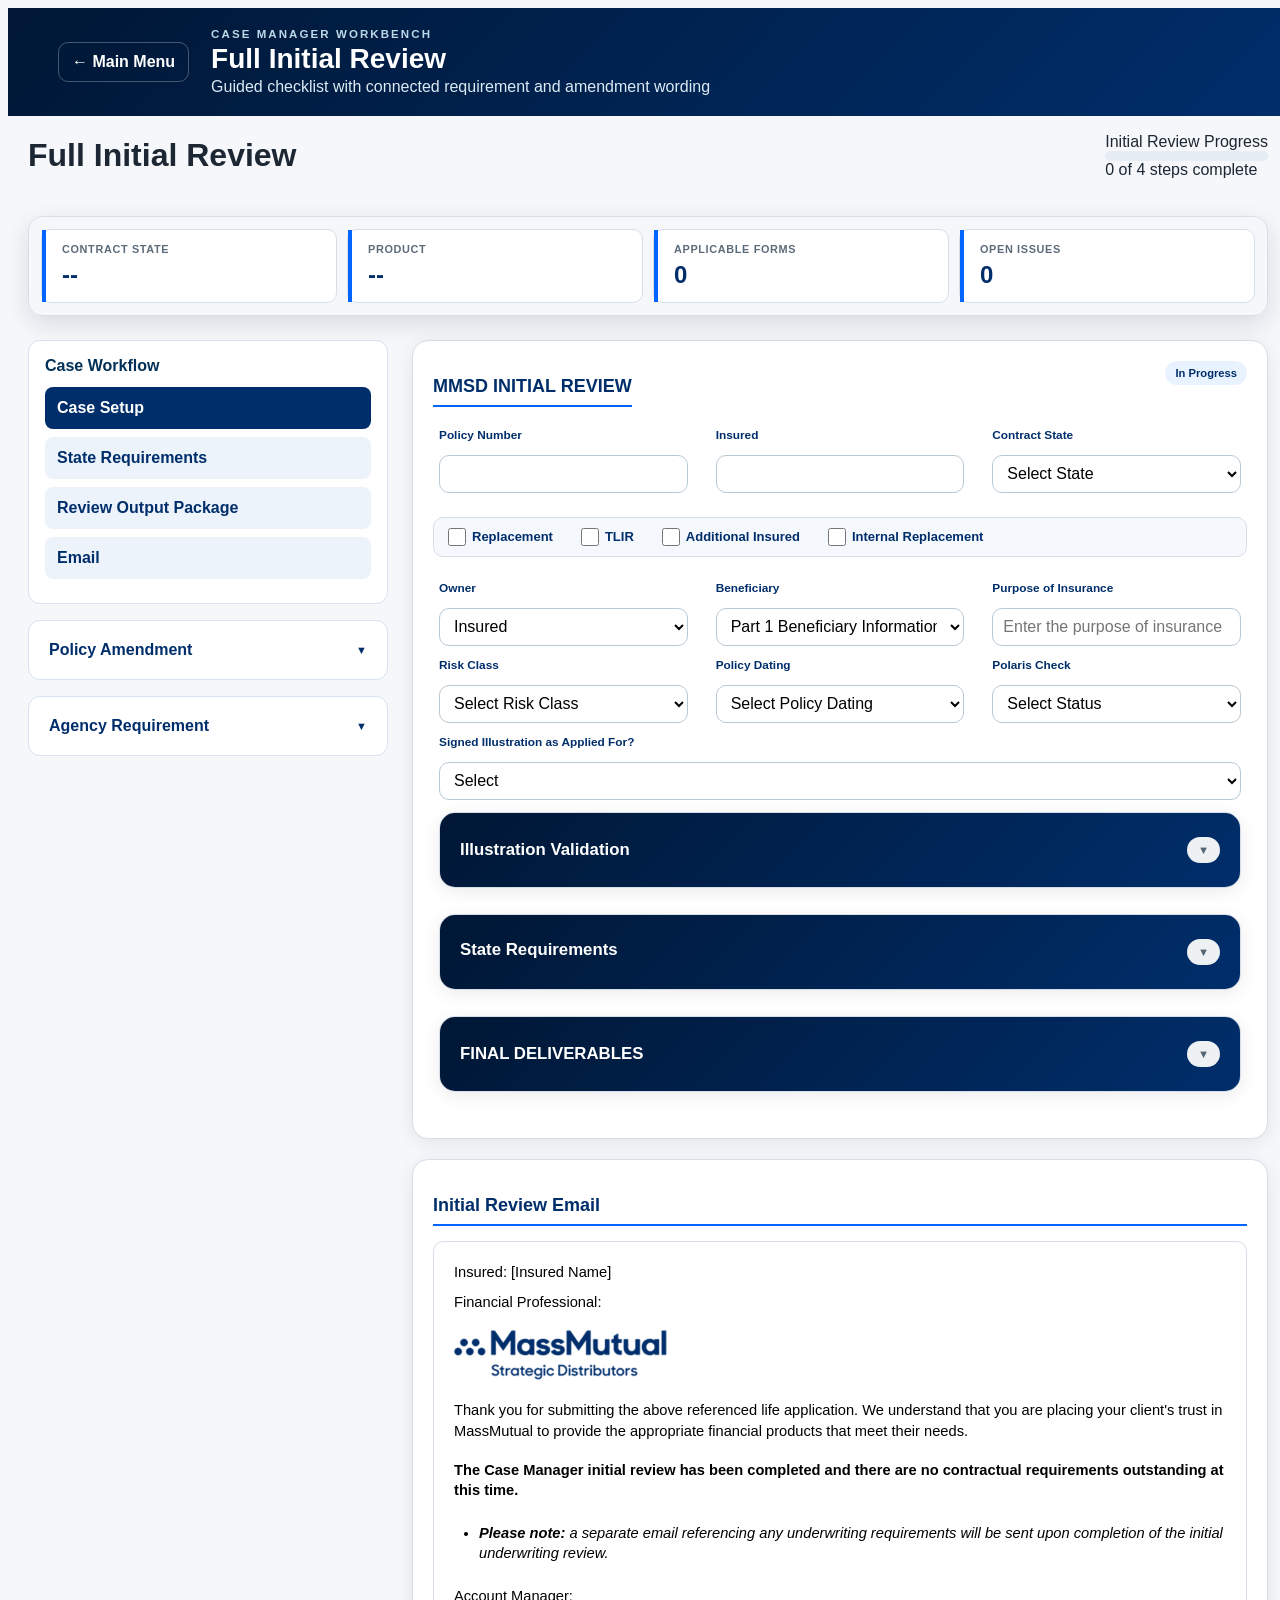
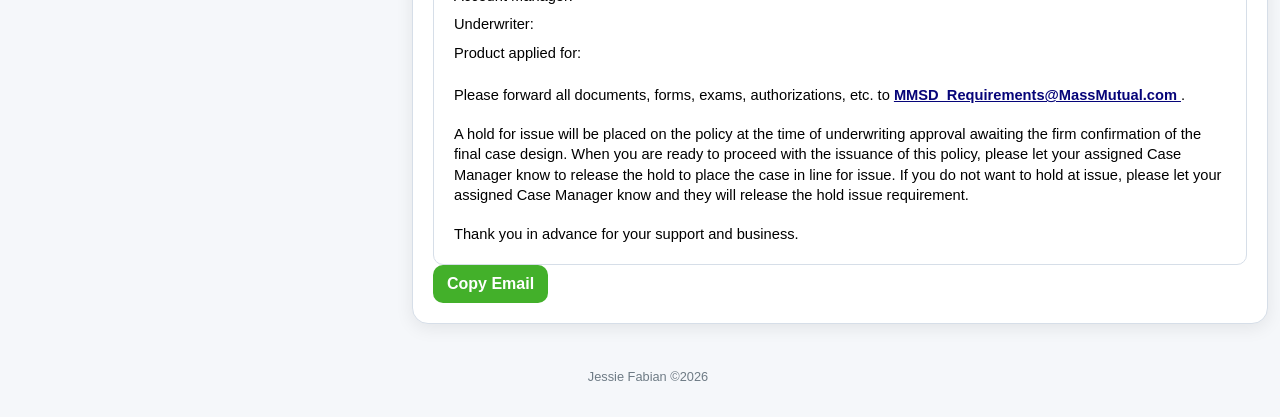
==== commit f0bf49a6: "." ====
--- a/full-initial-review.html
+++ b/full-initial-review.html
@@ -1057,11 +1057,10 @@
           <section id="emailSection" class="card">
             <h2>Initial Review Email</h2>
             <div
-  id="emailOutput"
-  class="email-preview"
-  contenteditable="true">
-</div>
-            <button id="generateEmail">Generate Email</button>
+                  id="emailOutput"
+                  class="email-preview"
+                  contenteditable="true">
+          </div>
             <button id="copyEmail">Copy Email</button>
           </section>
         </section>
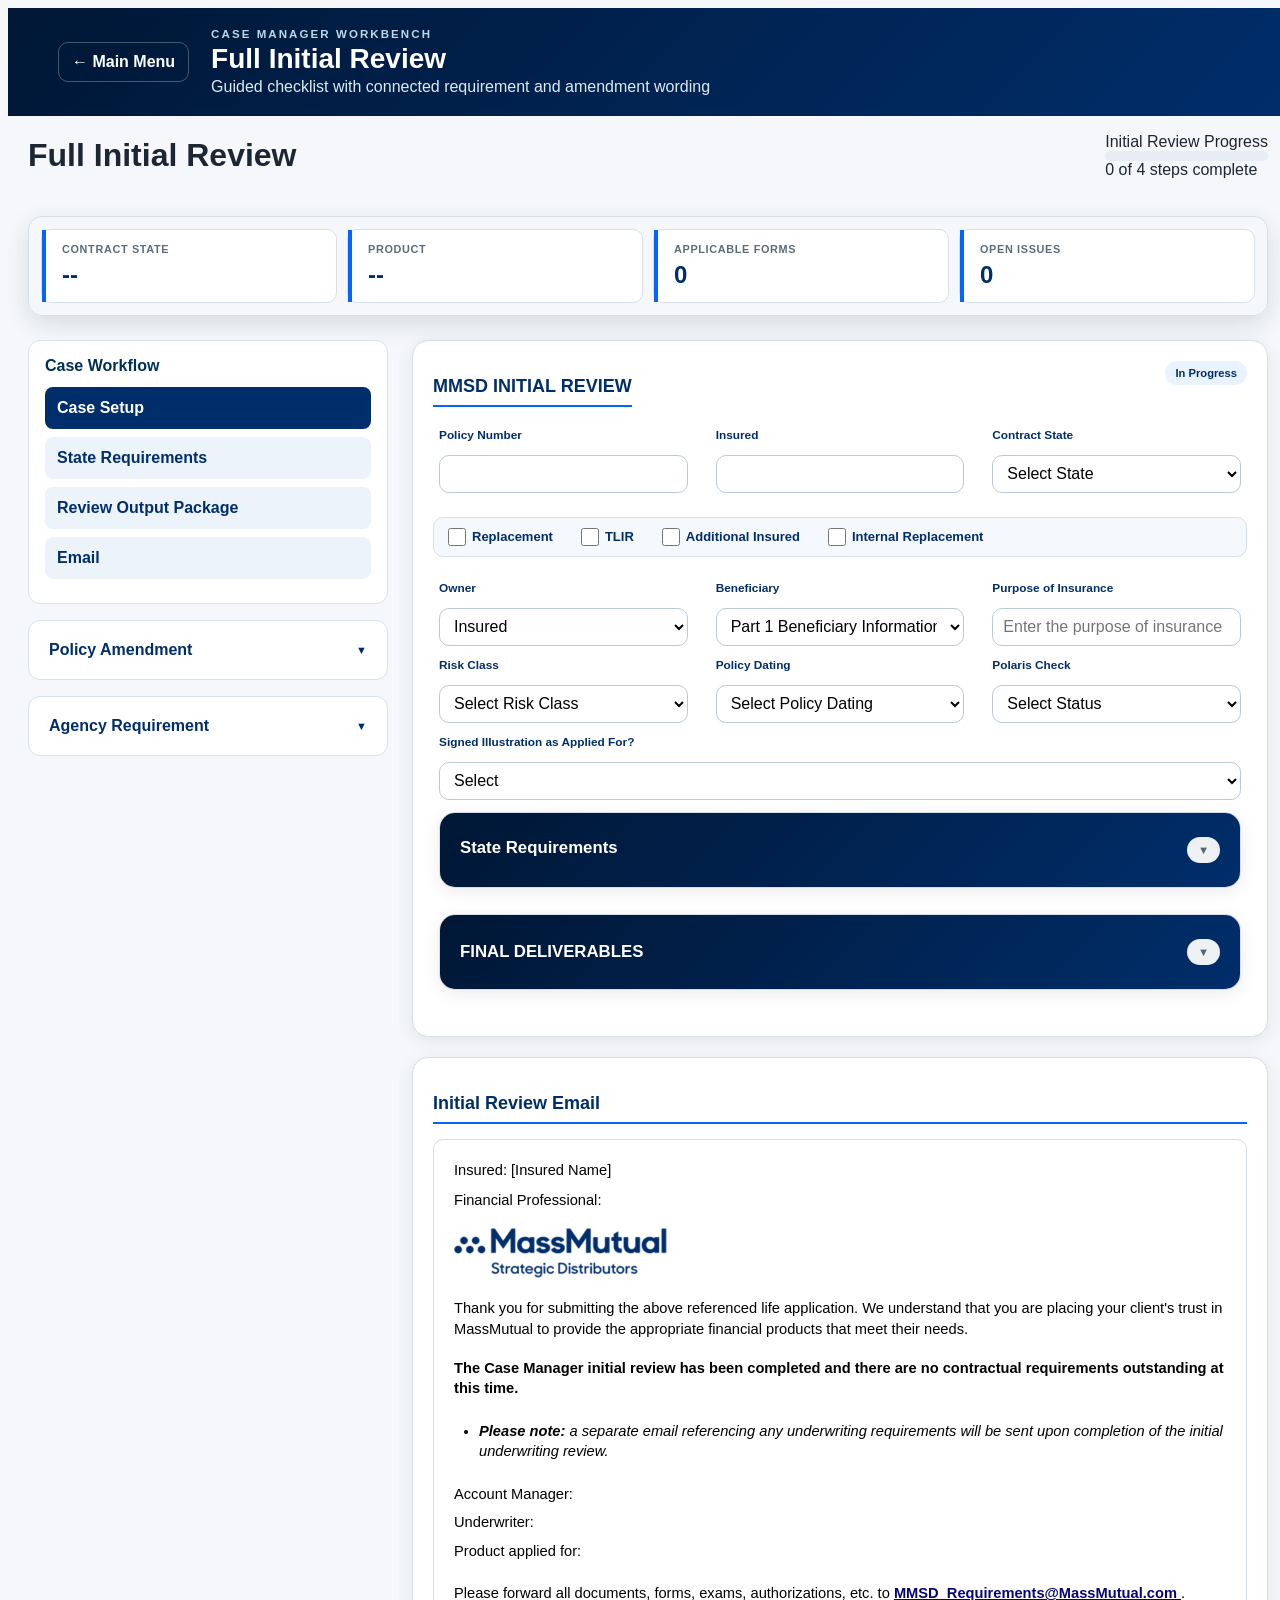
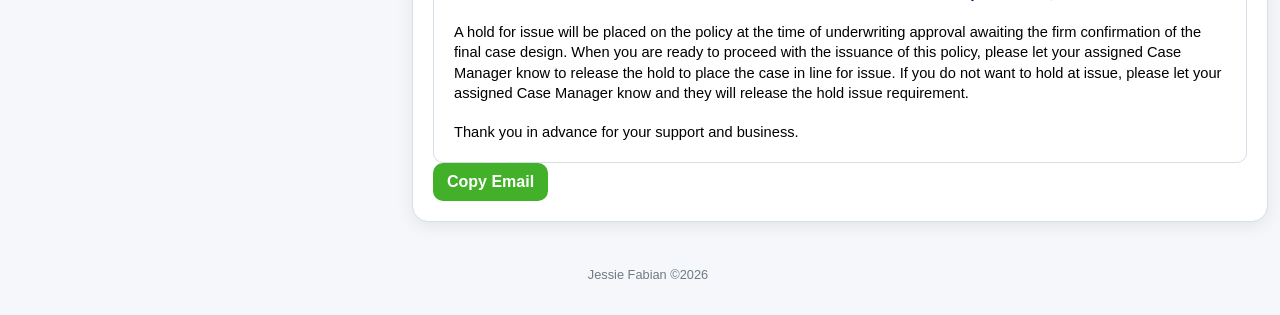
==== commit 6c18caa1: "collapsing / invisible illustration section" ====
--- a/full-initial-review.html
+++ b/full-initial-review.html
@@ -483,7 +483,7 @@
 ===================================================== -->
 
 
-       <details id="stateRequirements" class="card collapsible-card">
+       <details id="Illustration-Validation" class="card collapsible-card" hidden>
             <summary class="collapsible-summary">
               <span class="summary-heading">
                 <span>
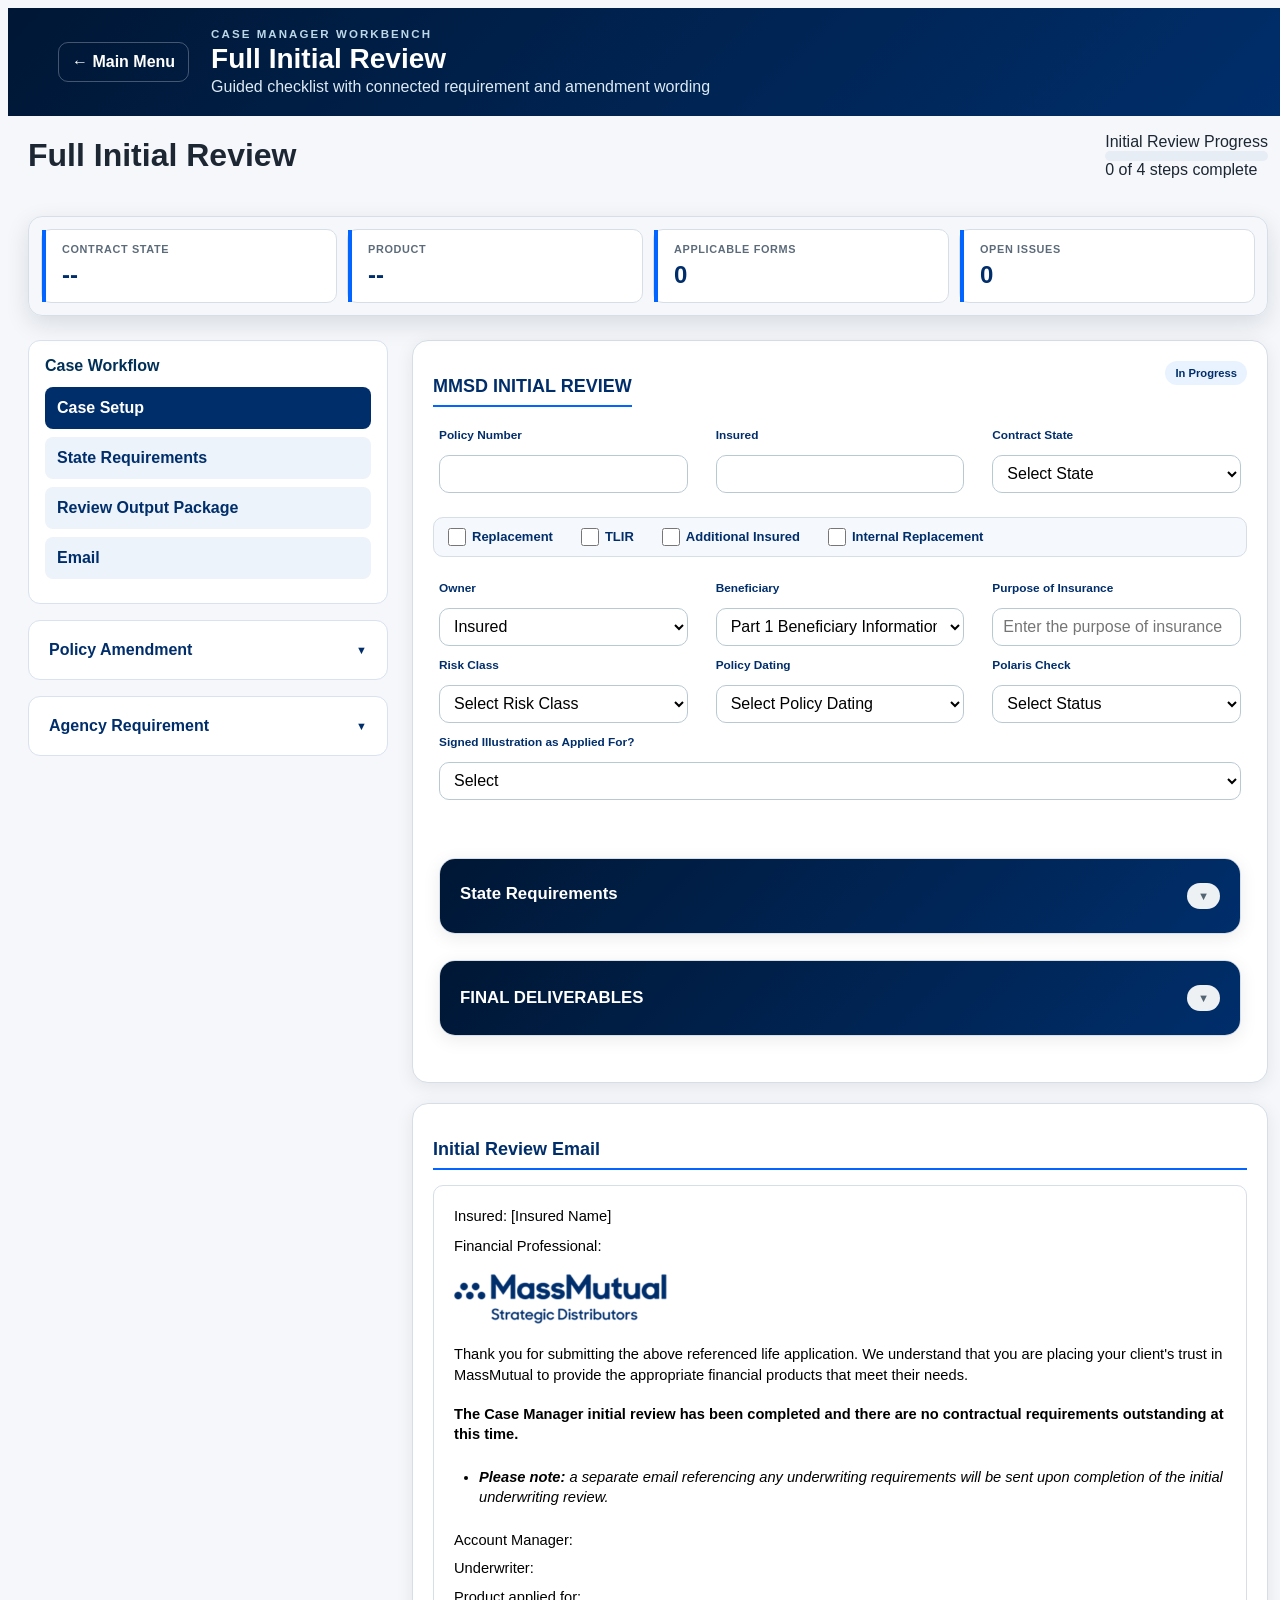
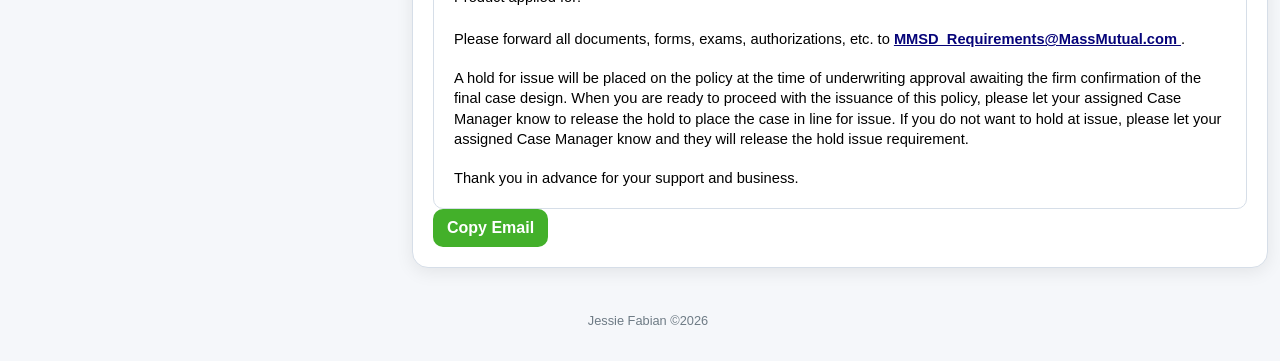
==== commit b2ebeff4: "Auto Close State Reqs, Auto Open Final Delivery" ====
--- a/full-initial-review.html
+++ b/full-initial-review.html
@@ -483,6 +483,9 @@
 ===================================================== -->
 
 
+<div class="collapsible-content"></div>
+
+
        <details id="Illustration-Validation" class="card collapsible-card" hidden>
             <summary class="collapsible-summary">
               <span class="summary-heading">
@@ -750,22 +753,21 @@
 											 stateLoader.js
 									===================================================== -->
           <details id="stateRequirements" class="card collapsible-card">
+
+
 <summary class="collapsible-summary">
 <span class="summary-heading">
 <span>
 <span class="summary-title">State Requirements</span>
-<span
-id="stateRequirementSummary"
-class="summary-subtitle">
+<span id="stateRequirementSummary" class="summary-subtitle">
 
 </span>
 </span>
 </span>
-
-
               <span class="collapse-indicator" aria-hidden="true">▼</span>
             </summary>
             <div class="collapsible-content">
+
               <!-- =====================================================
 						 STATE REQUIREMENT SUMMARY
 						 Displays:
@@ -856,6 +858,15 @@
                 </div>
               </details>
             </div>
+            <div
+  id="reviewCompletionBanner"
+  class="review-complete-banner"
+  hidden>
+
+  ✅ State review complete.
+  Opening Final Deliverables...
+
+</div>
           </details>
 
 
--- a/Styling/styles.css
+++ b/Styling/styles.css
@@ -588,17 +588,17 @@
 }
 
 .required-form-row {
-    display: flex;
-    justify-content: space-between;
-    align-items: center;
-    gap: 16px;
-
-    padding: 12px;
-    margin-bottom: 10px;
-
-    background: #fff;
-    border: 1px solid var(--border);
-    border-radius: 10px;
+  display: flex;
+  justify-content: space-between;
+  align-items: center;
+  gap: 16px;
+
+  padding: 12px;
+  margin-bottom: 10px;
+
+  background: #fff;
+  border: 1px solid var(--border);
+  border-radius: 10px;
 }
 
 .warning-note {
@@ -647,8 +647,6 @@
   font-size: 0.8rem;
   font-weight: 700;
 }
-
-
 
 .state-form-label {
   display: flex;
@@ -936,19 +934,18 @@
 .collapse-indicator {
   color: var(--mm-light-blue);
   font-size: 0.85rem;
-    flex: 0 0 auto;
-    padding: 7px 11px;
-    font-size: 0.7rem;
-    font-weight: 800;
-    border-radius: 999px;
-        color: #536473;
-    background: #edf1f4;
-     transition: transform 180ms ease;
+  flex: 0 0 auto;
+  padding: 7px 11px;
+  font-size: 0.7rem;
+  font-weight: 800;
+  border-radius: 999px;
+  color: #536473;
+  background: #edf1f4;
+  transition: transform 180ms ease;
 }
 
 .collapsible-card[open] .collapse-indicator {
   transform: rotate(180deg);
-
 }
 
 .collapsible-content {
@@ -1200,11 +1197,11 @@
 }
 
 .state-form-main {
-    display: grid;
-    grid-template-columns: 1fr auto;
-    align-items: center;
-    gap: 16px;
-    width: 100%;
+  display: grid;
+  grid-template-columns: 1fr auto;
+  align-items: center;
+  gap: 16px;
+  width: 100%;
 }
 
 .form-status-actions {
@@ -1242,12 +1239,12 @@
 }
 
 .form-review-result {
-    min-width: 95px;
-    margin-right: 8px;
-    text-align: right;
-    font-size: 11px;
-    font-weight: 800;
-    white-space: nowrap;
+  min-width: 95px;
+  margin-right: 8px;
+  text-align: right;
+  font-size: 11px;
+  font-weight: 800;
+  white-space: nowrap;
 }
 
 .result-igo {
@@ -1584,8 +1581,6 @@
   }
 }
 
-
-
 .nigo-workspace {
   display: grid;
 
@@ -2346,68 +2341,66 @@
   }
 }
 #amendmentSaveStatus {
-    margin-top: 8px;
-    color: var(--mm-green);
-    font-size: 12px;
-    font-weight: 700;
+  margin-top: 8px;
+  color: var(--mm-green);
+  font-size: 12px;
+  font-weight: 700;
 }
 .generator-row {
-    display: grid;
-    grid-template-columns: 1fr 1fr;
-    gap: 16px;
+  display: grid;
+  grid-template-columns: 1fr 1fr;
+  gap: 16px;
 }
 .amendment-card,
 .requirement-card {
-    min-width: 0;
+  min-width: 0;
 }
 
 .generator-row {
-    display: grid;
-    grid-template-columns: 1fr 1fr;
-    gap: 16px;
-    margin-bottom: 16px;
+  display: grid;
+  grid-template-columns: 1fr 1fr;
+  gap: 16px;
+  margin-bottom: 16px;
 }
 
 .amendment-card,
 .requirement-card {
-    min-width: 0;
+  min-width: 0;
 }
 
 .compiled-output-textarea {
-    min-height: 180px;
+  min-height: 180px;
 }
 
 #globalGeneratedAmendment,
 #globalGeneratedRequirement {
-    min-height: 100px;
-}
-
-
+  min-height: 100px;
+}
 
 .igo-button,
 .nigo-button {
-    min-width: 70px;
-    padding: 8px 12px;
-    border: 1px solid #c7d2dc;
-    border-radius: 8px;
-    background: #ffffff;
-    color: var(--mm-blue);
-    font-weight: 700;
-    cursor: pointer;
+  min-width: 70px;
+  padding: 8px 12px;
+  border: 1px solid #c7d2dc;
+  border-radius: 8px;
+  background: #ffffff;
+  color: var(--mm-blue);
+  font-weight: 700;
+  cursor: pointer;
 }
 
 .igo-button:hover,
 .igo-button.selected {
-    background: var(--mm-green);
-    color: white;
-    border-color: var(--mm-green);
+  background: var(--mm-green);
+  color: white;
+  border-color: var(--mm-green);
 }
 
 .nigo-button:hover,
 .nigo-button.selected {
-    background: var(--mm-orange);
-    color: white;
-    border-color: var(--mm-orange);
+  background: var(--mm-orange);
+  color: white;
+  border-color: var(--mm-orange);
 }
 
 .requirement-template-row {
@@ -2473,11 +2466,7 @@
   cursor: pointer;
   list-style: none;
 
-  background: linear-gradient(
-    135deg,
-    var(--mm-dark-blue),
-    var(--mm-blue)
-  );
+  background: linear-gradient(135deg, var(--mm-dark-blue), var(--mm-blue));
 }
 
 .illustration-validation-summary::-webkit-details-marker {
@@ -2520,8 +2509,6 @@
   font-weight: 800;
   border-radius: 999px;
 }
-
-
 
 .validation-not-started {
   color: #536473;
@@ -2901,4 +2888,31 @@
   line-height: 1.6;
 
   white-space: normal;
-}+}
+
+.review-complete-banner {
+  margin-bottom: 15px;
+  padding: 14px 18px;
+
+  background: #ecfdf3;
+  border: 1px solid #8ed6aa;
+
+  border-radius: 10px;
+
+  color: #047857;
+  font-weight: 600;
+
+  animation: fadeIn 0.35s ease;
+}
+
+@keyframes fadeIn {
+  from {
+    opacity: 0;
+    transform: translateY(-6px);
+  }
+
+  to {
+    opacity: 1;
+    transform: translateY(0);
+  }
+}
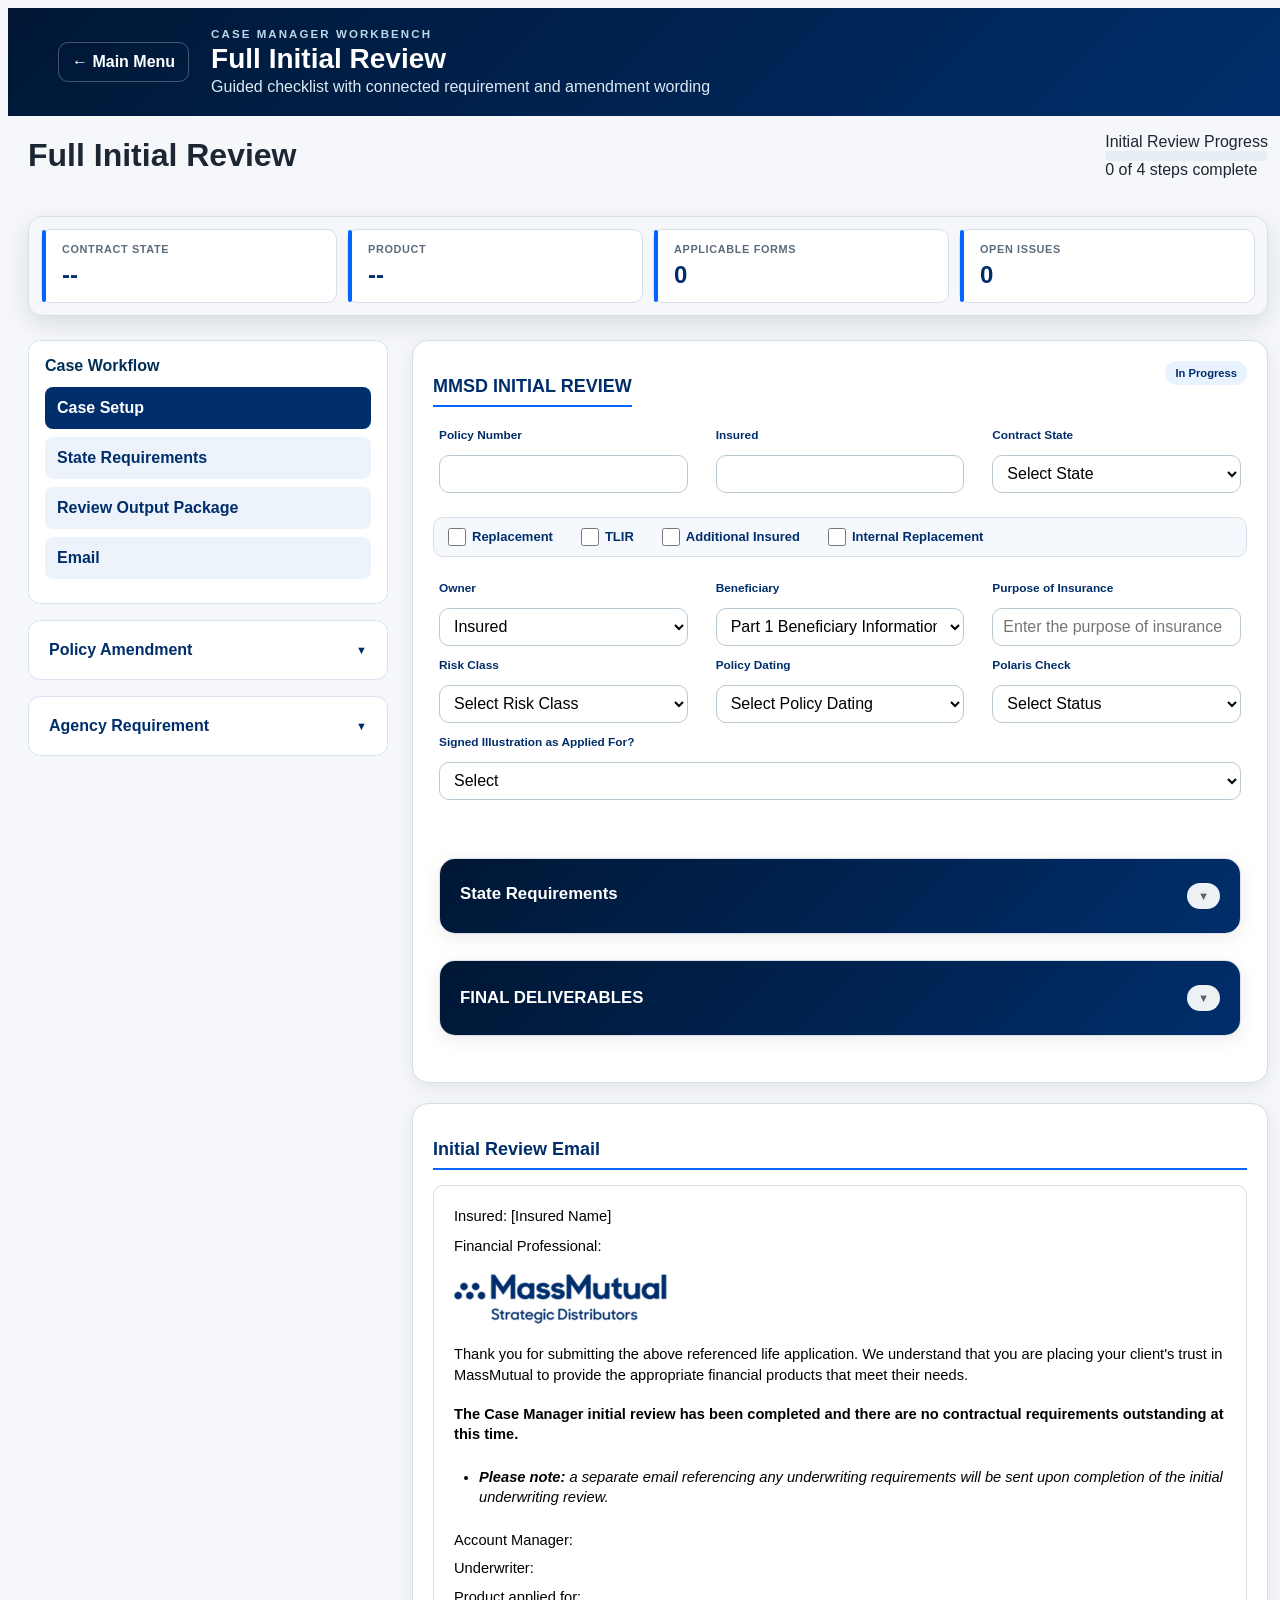
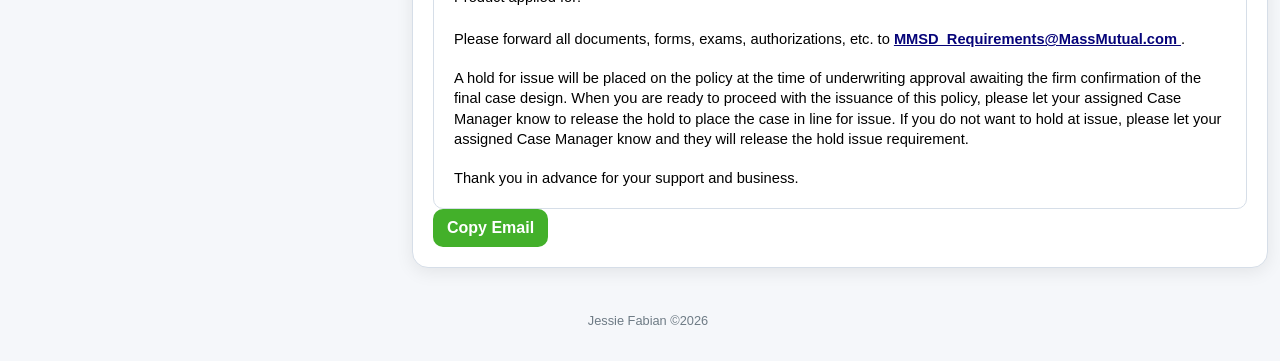
==== commit 9b32b329: "updated page movement when requirements are completed" ====
--- a/full-initial-review.html
+++ b/full-initial-review.html
@@ -863,8 +863,22 @@
   class="review-complete-banner"
   hidden>
 
-  ✅ State review complete.
-  Opening Final Deliverables...
+  <div class="review-complete-title">
+    ✅ State Review Complete
+  </div>
+
+  <div class="review-complete-text">
+    All required forms have been reviewed.
+  </div>
+
+  <button
+    type="button"
+    id="openFinalDeliverablesButton"
+    class="primary-button">
+
+    Open Final Deliverables
+
+  </button>
 
 </div>
           </details>
--- a/Styling/styles.css
+++ b/Styling/styles.css
@@ -779,8 +779,9 @@
 
 .dashboard-strip {
   position: sticky;
-  top: 10px;
-  z-index: 900;
+  top: 0;
+  z-index: 1000;
+  margin-bottom: 16px;
 
   display: grid;
   grid-template-columns: repeat(4, 1fr);
@@ -794,7 +795,7 @@
   border-radius: 14px;
 
   box-shadow: 0 8px 24px rgba(0, 23, 53, 0.12);
-
+  transition: all 0.2s ease;
   backdrop-filter: blur(10px);
 }
 
@@ -815,7 +816,7 @@
 
   width: 4px;
   height: 100%;
-
+  border-radius: 10px;
   content: "";
   background: var(--mm-charge-blue);
 }
@@ -1581,15 +1582,6 @@
   }
 }
 
-.nigo-workspace {
-  display: grid;
-
-  grid-template-columns: minmax(0, 1fr) minmax(0, 1fr);
-  gap: 24px;
-  align-items: start;
-  margin-top: 16px;
-}
-
 .case-indicators {
   display: flex;
 
@@ -2198,10 +2190,11 @@
 
 .review-sidebar {
   position: sticky;
-  top: 90px;
+  top: 16px;
+  max-height: calc(100vh - 32px);
+  overflow-y: auto;
 
   align-self: start;
-  height: fit-content;
 
   display: flex;
   flex-direction: column;
@@ -2246,13 +2239,6 @@
 .saved-amendments,
 .generated-output-block {
   display: none;
-}
-.review-header {
-  display: flex;
-  justify-content: space-between;
-  align-items: center;
-  gap: 24px;
-  margin-bottom: 20px;
 }
 
 #stateRequirementsSection {
@@ -2891,18 +2877,25 @@
 }
 
 .review-complete-banner {
-  margin-bottom: 15px;
-  padding: 14px 18px;
+  margin-bottom: 16px;
+  padding: 18px;
 
   background: #ecfdf3;
+
   border: 1px solid #8ed6aa;
-
   border-radius: 10px;
 
   color: #047857;
-  font-weight: 600;
-
-  animation: fadeIn 0.35s ease;
+}
+
+.review-complete-title {
+  font-size: 18px;
+  font-weight: 700;
+}
+
+.review-complete-text {
+  margin-top: 4px;
+  margin-bottom: 14px;
 }
 
 @keyframes fadeIn {
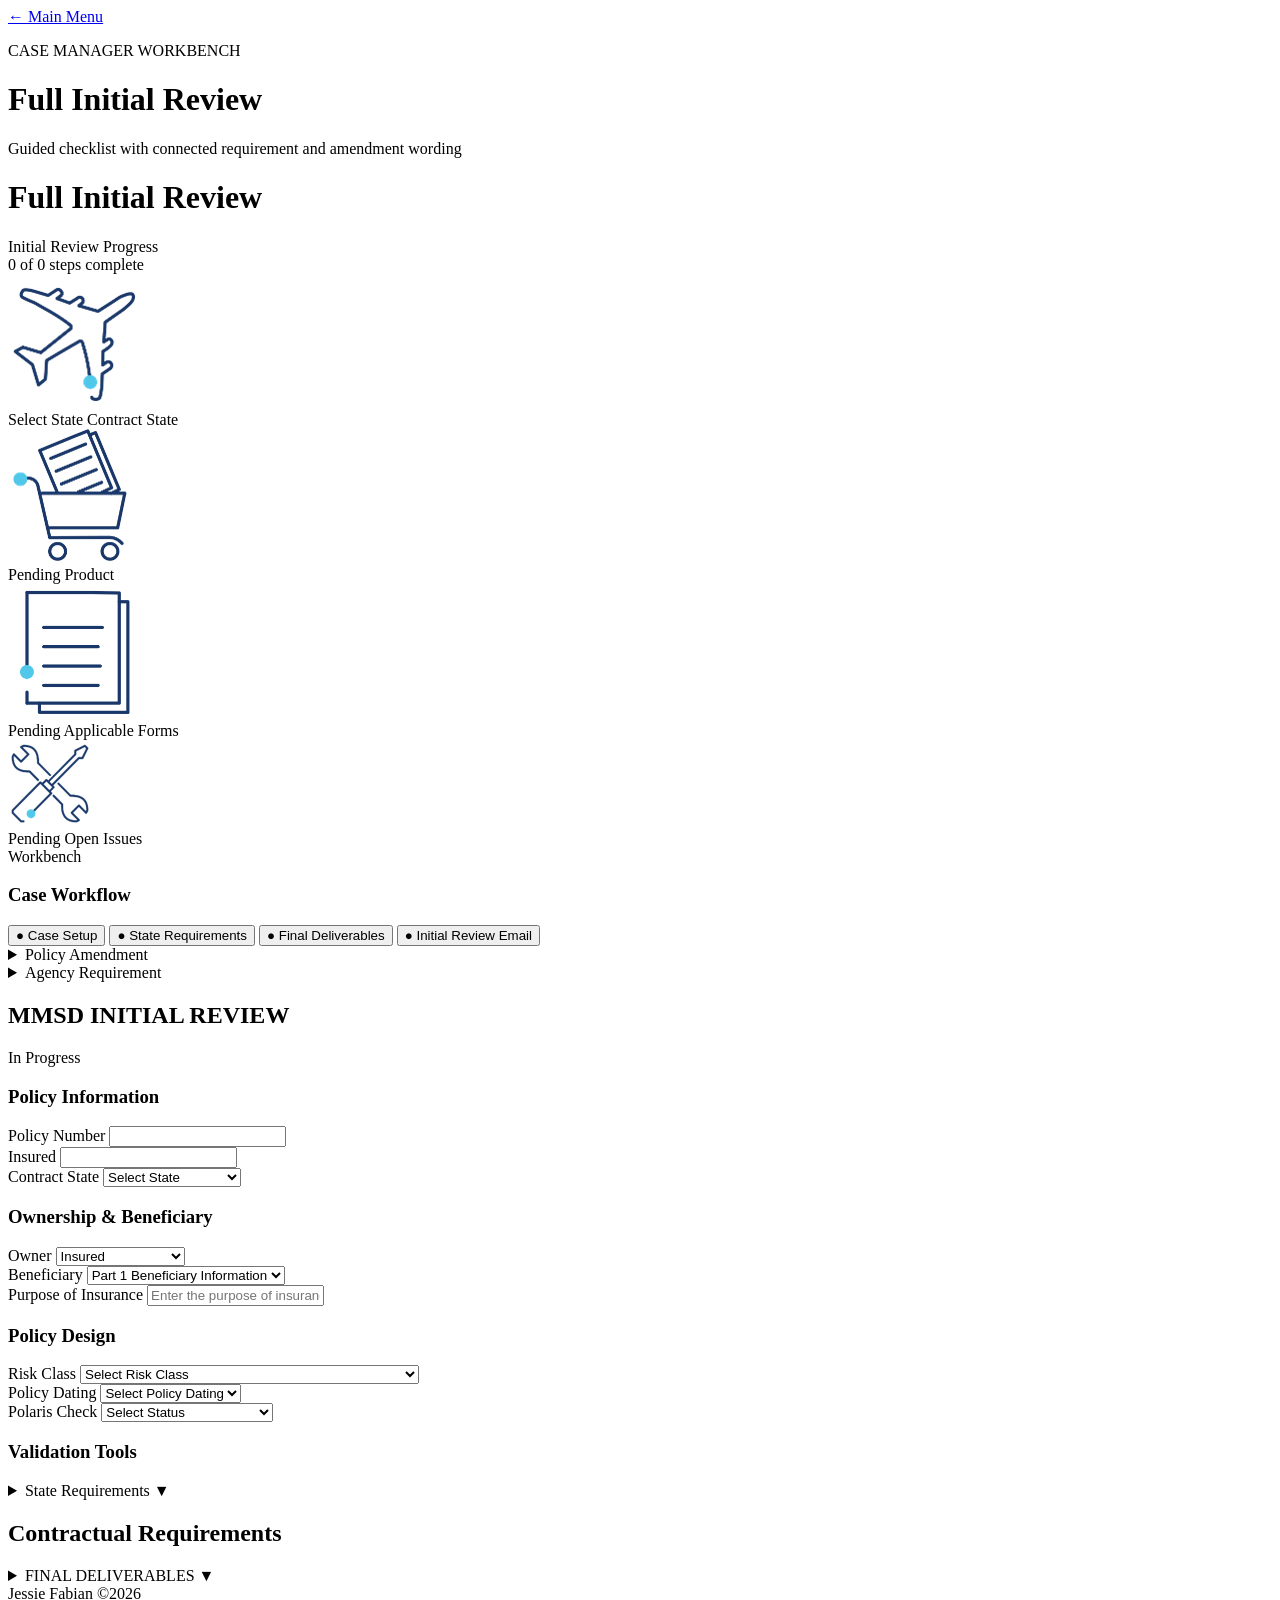
==== commit 1936711d: "." ====
--- a/full-initial-review.html
+++ b/full-initial-review.html
@@ -1,34 +1,12 @@
 <!doctype html>
 <html lang="en">
-  <!-- =====================================================
-					FULL INITIAL REVIEW WORKBENCH
-					Main review workflow for MMSD Initial Review Process
-					Connected Scripts:
-          stateLoader.js
-          amendment-engine.js
-          initial-review.js
-          review-output-package.js
-      ===================================================== -->
-
   <head>
-    <!-- ============================================
-					PAGE METADATA & STYLES
-					Loads page title, viewport settings,
-					and main stylesheet.
-			============================================ -->
     <meta charset="utf-8" />
     <meta name="viewport" content="width=device-width, initial-scale=1.0" />
     <title>Full Initial Review</title>
-    <link rel="stylesheet" href="Styling/styles.css"/>
-
+    <link rel="stylesheet" href="styling/app.css"/>
   </head>
-
-  <!-- ============================================
-					GLOBAL PAGE HEADER
-					Back navigation and page branding
-				============================================ -->
-
-  <body>
+ <body>
     <header class="top">
       <div class="shell head">
         <a href="index.html">← Main Menu</a>
@@ -41,18 +19,8 @@
         </div>
       </div>
     </header>
-    <!-- =====================================================
-					MAIN REVIEW WORKSPACE
-					Contains all sections of the Full Initial Review.
-			  ===================================================== -->
-    <main class="review-workspace">
-      <!-- =====================================================
-					REVIEW HEADER
-					Displays review title and completion progress.
-					JS Updates:
-          progressFill
-          progressText
-          ===================================================== -->
+ <main class="review-workspace">
+
       <div class="review-header">
         <h1>Full Initial Review</h1>
         <div class="progress-panel">
@@ -63,65 +31,115 @@
           <span id="progressText">0 of 0 steps complete</span>
         </div>
       </div>
-      <!-- =====================================================
-					 CASE DASHBOARD
-					 Real-time case summary:
-           Contract State
-           Product
-           Applicable Forms
-           Open Issues
-					 Updated by:
-					 stateLoader.js
-					 initial-review.js
-			     ===================================================== -->
+
       <section id="dashboardStrip" class="dashboard-strip">
+
+
+
+       <div class="dashboard-card">
+   <div class="dashboard-icon">
+<img src= images/Picture1.png>
+  </div>
+  <span id="dashboardState"
+        class="dashboard-value">
+    Select State
+  </span>
+  <span class="dashboard-label">
+    Contract State
+  </span>
+</div>
+
+
         <div class="dashboard-card">
-          <span class="dashboard-label">Contract State</span>
-          <span id="dashboardState" class="dashboard-value">--</span>
+
+           <div class="dashboard-icon">
+            <img src= images/Picture9.png>
+           </div>
+            <span id="dashboardProduct" class="dashboard-value">Pending</span>
+          <span class="dashboard-label">Product</span>
+
         </div>
+
         <div class="dashboard-card">
-          <span class="dashboard-label">Product</span>
-          <span id="dashboardProduct" class="dashboard-value">--</span>
+        <div class="dashboard-icon">
+          <img src= images/Picture6.png>
+          </div>
+ <span id="dashboardFormCount" class="dashboard-value">Pending</span>
+          <span class="dashboard-label">Applicable Forms</span>
+
         </div>
+
         <div class="dashboard-card">
-          <span class="dashboard-label">Applicable Forms</span>
-          <span id="dashboardFormCount" class="dashboard-value">0</span>
+          <div class="dashboard-icon">
+          <img src= images/Picture8.png>
+          </div>
+          <span id="dashboardIssueCount" class="dashboard-value danger">Pending</span>
+          <span class="dashboard-label">Open Issues</span>
+
         </div>
-        <div class="dashboard-card">
-          <span class="dashboard-label">Open Issues</span>
-          <span id="dashboardIssueCount" class="dashboard-value danger">0</span>
-        </div>
+
       </section>
       <!-- MAIN LAYOUT -->
-      <div class="review-layout">
-        <!-- =====================================================
-						 REVIEW STEP NAVIGATION
-						 Acts as workflow menu.
-						 Allows users to jump between:
-            Case Setup
-            State Requirements
-            Application Review
-            Requirements
-            Amendments
-            Email
-            ===================================================== -->
-        <aside class="review-sidebar">
-          <!-- WORKFLOW NAVIGATION -->
-
-          <div class="sidebar-section">
-            <h3 class="sidebar-heading">Case Workflow</h3>
-
-            <button class="step-btn active">Case Setup</button>
-
-            <button class="step-btn">State Requirements</button>
-
-            <button class="step-btn">Review Output Package</button>
-
-            <button class="step-btn">Email</button>
-          </div>
-
-          <!-- POLICY AMENDMENT WORKSPACE -->
-          <details class="sidebar-workspace">
+
+
+ <div class="review-layout">
+<aside class="review-sidebar">
+<div class="sidebar-section">
+
+    <div class="workflow-header">
+
+    <span class="workflow-eyebrow">
+      Workbench
+    </span>
+
+    <h3 class="sidebar-heading">
+      Case Workflow
+    </h3>
+
+    </div>
+
+    <button class="step-btn active">
+    <span class="step-icon">
+      ●
+    </span>
+
+    <span class="step-label">
+      Case Setup
+    </span>
+   </button>
+
+    <button class="step-btn">
+    <span class="step-icon">
+      ●
+    </span>
+
+    <span class="step-label">
+      State Requirements
+    </span>
+    </button>
+
+    <button class="step-btn">
+    <span class="step-icon">
+      ●
+    </span>
+
+    <span class="step-label">
+      Final Deliverables
+    </span>
+   </button>
+
+    <button class="step-btn">
+    <span class="step-icon">
+      ●
+    </span>
+
+    <span class="step-label">
+      Initial Review Email
+    </span>
+    </button>
+</div>
+
+<details class="sidebar-workspace">
             <summary class="workspace-summary">Policy Amendment</summary>
 
   <details class="workspace-help">
@@ -199,8 +217,6 @@
 </div>
           </details>
 
-          <!-- REQUIREMENT WORKSPACE -->
-
 <details class="sidebar-workspace">
   <summary class="workspace-summary">Agency Requirement</summary>
 
@@ -218,11 +234,8 @@
     </ol>
 </div>
 </details>
-
-
   <div class="case-field">
     <label for="globalRequirementTemplate">Requirement Template</label>
-
     <div class="requirement-template-row">
       <select id="globalRequirementTemplate">
         <option value="">Select Requirement</option>
@@ -271,41 +284,27 @@
   class="copy-status"
   aria-live="polite">
 </div>
-
 </details>
-
-
-
-        </aside>
-        <!-- =====================================================
-						 CASE SETUP SECTION
-						 Captures:
-            Policy Information
-            Insured Information
-            Contract State
-            Ownership Details
-            Risk Class
-            Policy Dating
-                        Drives:
-            Initial Review Notes
-            State Requirements
-            Dashboard Values
-            ===================================================== -->
-
-        <section id="reviewContent">
+</aside>
+
+<section id="reviewContent">
           <section id="caseSetupSection" class="card case-setup-card">
             <div class="section-title-row">
-              <div>
-                <h2>MMSD INITIAL REVIEW</h2>
-              </div>
-              <span id="caseSetupStatus" class="setup-status">In Progress</span>
-            </div>
-            <!-- =====================================================
-								 CASE SETUP ROW 1
-								 Core policy identification information
-						===================================================== -->
-            <div class="case-setup-grid-equal">
-              <div class="case-field">
+    <div>
+      <h2>MMSD INITIAL REVIEW</h2>
+    </div>
+
+    <span id="caseSetupStatus"
+          class="setup-status">
+      In Progress
+    </span>
+        </div>
+<h3 class="case-group-title">
+  Policy Information
+</h3>
+
+      <div class="case-setup-grid-equal">
+                    <div class="case-field">
                 <label for="policyNumber">Policy Number</label>
                 <input id="policyNumber" type="text" autocomplete="off" />
               </div>
@@ -373,30 +372,11 @@
                 </select>
               </div>
             </div>
-            <br />
-            <div class="case-indicator-row">
-              <label class="indicator-checkbox">
-                <input type="checkbox" id="replacement" />
-                Replacement
-              </label>
-              <label class="indicator-checkbox">
-                <input type="checkbox" id="tlirRequested" />
-                TLIR
-              </label>
-              <label class="indicator-checkbox">
-                <input type="checkbox" id="additionalInsured" />
-                Additional Insured
-              </label>
-              <label class="indicator-checkbox">
-                <input type="checkbox" id="internalTermReplacement" />
-                Internal Replacement
-              </label>
-            </div>
-            <!-- =====================================================
-								 CASE SETUP ROW 2
-								 Ownership, Beneficiary and Insurance Purpose
-						===================================================== -->
-            <div class="case-setup-grid-equal">
+          </section>
+   <h3 class="case-group-title">
+  Ownership & Beneficiary
+</h3>
+<div class="case-setup-grid-equal">
               <div class="case-field">
                 <label for="ownerType">Owner</label>
                 <select id="ownerType">
@@ -422,12 +402,13 @@
                   autocomplete="off" />
               </div>
             </div>
-            <!-- =====================================================
-								 CASE SETUP ROW 3
-								 Risk Class, Policy Dating and Polaris Status
-						===================================================== -->
-            <div class="case-setup-grid-equal">
-              <div class="case-field">
+
+
+                <h3 class="case-group-title">
+                  Policy Design
+                </h3>
+                <div class="case-setup-grid-equal">
+                              <div class="case-field">
                 <label for="riskClass">Risk Class</label>
                 <select id="riskClass">
                   <option value="">Select Risk Class</option>
@@ -467,26 +448,10 @@
                 </select>
               </div>
             </div>
-            <div class="case-field">
-              <label for="illustrationStatus">
-                Signed Illustration as Applied For?
-              </label>
-              <select id="illustrationStatus">
-                <option value="">Select</option>
-                <option value="yes">Yes</option>
-                <option value="no">No</option>
-                <option value="notReceived">Not Received</option>
-              </select>
-              <small id="illustrationGuidance" class="field-guidance"></small>
-<!-- =====================================================
-     ILLUSTRATION VS PART 1 VALIDATION
-===================================================== -->
-
-
-<div class="collapsible-content"></div>
-
-
-       <details id="Illustration-Validation" class="card collapsible-card" hidden>
+<h3 class="case-group-title">
+  Validation Tools
+</h3>
+<details id="Illustration-Validation" class="card collapsible-card" hidden>
             <summary class="collapsible-summary">
               <span class="summary-heading">
                 <span>
@@ -497,27 +462,28 @@
             </summary>
             <div class="collapsible-content">
 
-            <details class="workspace-help">
-            <summary><strong> How to use</strong></summary>
-
-            <ol>
-              <li>
-                Enter the value shown on the Part 1.
-              </li>
-
-              <li>
-                Enter the corresponding value shown on the illustration.
-              </li>
-
-              <li>
-                Select Not Applicable for policy-design items that do not apply.
-              </li>
-
-              <li>
-                Review the validation result and any identified mismatches.
-              </li>
-                </ol>
+                <details class="workspace-help">
+                <summary><strong> How to use</strong></summary>
+
+                  <ol>
+                  <li>
+                    Enter the value shown on the Part 1.
+                  </li>
+
+                  <li>
+                    Enter the corresponding value shown on the illustration.
+                  </li>
+
+                  <li>
+                    Select Not Applicable for policy-design items that do not apply.
+                  </li>
+
+                  <li>
+                    Review the validation result and any identified mismatches.
+                  </li>
+                    </ol>
               </details>
+            </div>
 
         <div class="validation-column-headings">
           <span>Policy Design Item</span>
@@ -542,9 +508,8 @@
               class="secondary-button">
               Clear
             </button>
-          </div>
-
-          <section
+          </div
+
             id="illustrationValidationResult"
             class="illustration-validation-result validation-neutral"
             aria-live="polite">
@@ -564,32 +529,30 @@
                 0 of 0 reviewed
               </span>
             </div>
-
+                    </section>
                 <div id="illustrationValidationDetails"></div>
-              </section>
-              <section
-                id="illustrationMismatchRequirementSection"
-                class="illustration-mismatch-output"
-                hidden>
-
-                <label for="illustrationMismatchRequirement">
-                  Generated Requirement
-                </label>
-
-                <textarea
-                  id="illustrationMismatchRequirement"
-                  rows="7"
-                  readonly></textarea>
-
-                <button
-                  type="button"
-                  id="copyIllustrationMismatchRequirement"
-                  class="secondary-button">
-                  Copy Requirement
-                </button>
-
-
-                    <span
+
+                      <section
+                          id="illustrationMismatchRequirementSection"
+                          class="illustration-mismatch-output"
+                          hidden>
+
+                            <label for="illustrationMismatchRequirement">
+                              Generated Requirement
+                            </label>
+
+                      <textarea
+                        id="illustrationMismatchRequirement"
+                        rows="7"
+                        readonly></textarea>
+
+                      <button
+                        type="button"
+                        id="copyIllustrationMismatchRequirement"
+                        class="secondary-button">
+                        Copy Requirement
+                      </button>
+                          <span
                       id="illustrationMismatchCopyStatus"
                       class="copy-status"
                       aria-live="polite">
@@ -598,19 +561,11 @@
                 </div>
        </details>
 
-          <!-- =====================================================
-					 SAVE AGE CALCULATOR
-					 Displayed Only When:
-					 Policy Dating = Save Age
-					 Calculates:
-Eligibility
-Save Age Date
-Backdating Duration
-Processing Guidance
-					 Controlled By:
-					 initial-review.js
-			===================================================== -->
-          <div id="saveAgeFields" class="save-age-panel" hidden>
+
+       <!--------->
+
+
+<div id="saveAgeFields" class="save-age-panel" hidden>
             <div class="save-age-heading">
               <div>
                 <h3>Save Age Calculator</h3>
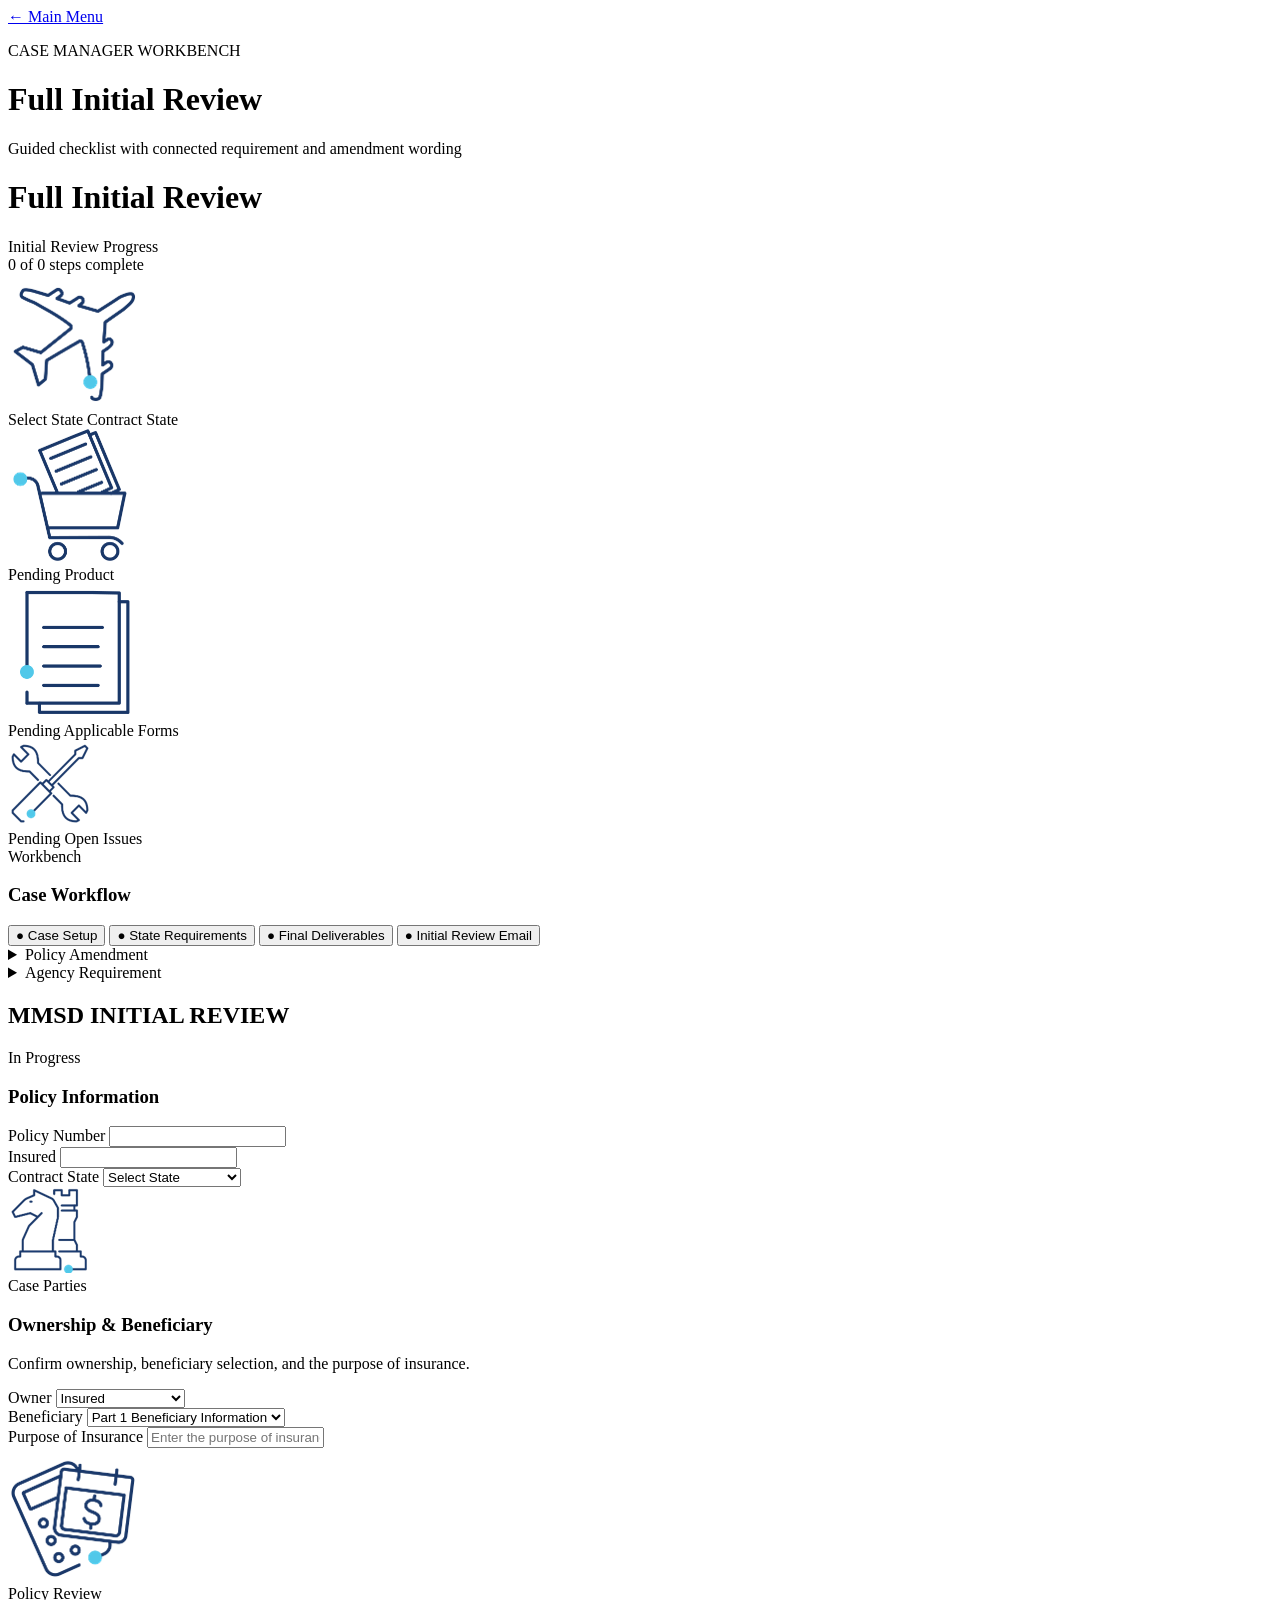
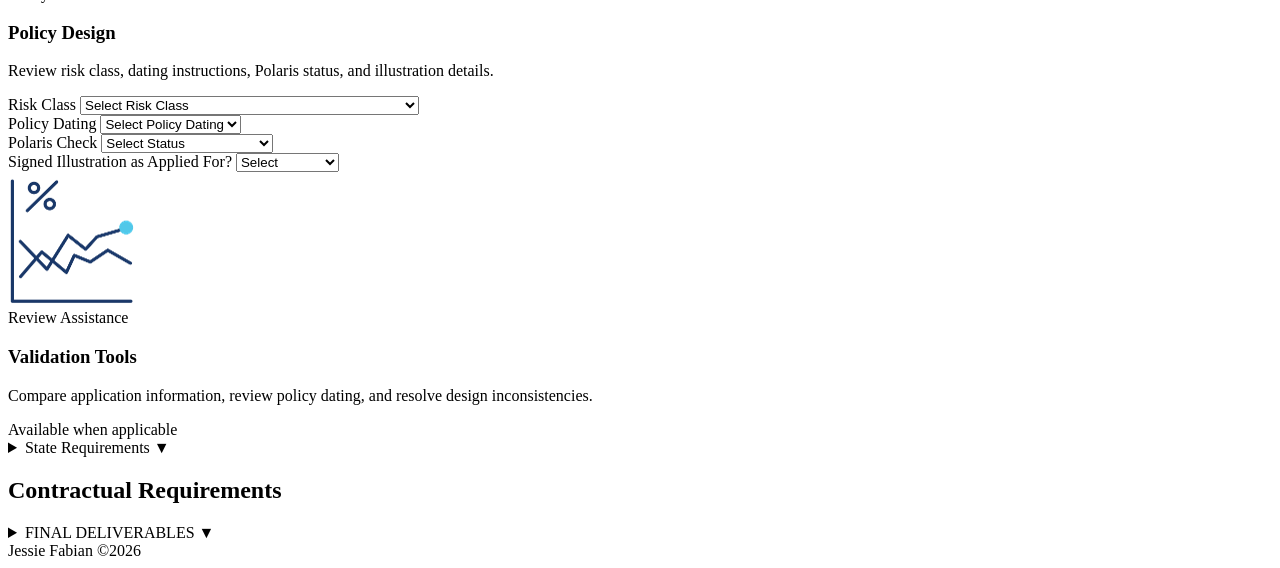
==== commit 38793862: "styling changes" ====
--- a/full-initial-review.html
+++ b/full-initial-review.html
@@ -373,84 +373,275 @@
               </div>
             </div>
           </section>
-   <h3 class="case-group-title">
-  Ownership & Beneficiary
-</h3>
-<div class="case-setup-grid-equal">
-              <div class="case-field">
-                <label for="ownerType">Owner</label>
-                <select id="ownerType">
-                  <option value="insured">Insured</option>
-                  <option value="otherIndividual">Other Individual</option>
-                  <option value="trust">Trust</option>
-                  <option value="business">Business or Entity</option>
-                </select>
-              </div>
-              <div class="case-field">
-                <label for="beneficiaryOther">Beneficiary</label>
-                <select id="beneficiaryOther">
-                  <option value="no">Part 1 Beneficiary Information</option>
-                  <option value="yes">E-2 Other Selected</option>
-                </select>
-              </div>
-              <div class="case-field">
-                <label for="purposeOfInsurance">Purpose of Insurance</label>
-                <input
-                  id="purposeOfInsurance"
-                  type="text"
-                  placeholder="Enter the purpose of insurance"
-                  autocomplete="off" />
-              </div>
-            </div>
-
-
-                <h3 class="case-group-title">
-                  Policy Design
-                </h3>
-                <div class="case-setup-grid-equal">
-                              <div class="case-field">
-                <label for="riskClass">Risk Class</label>
-                <select id="riskClass">
-                  <option value="">Select Risk Class</option>
-                  <option value="Ultra Preferred Non-Tobacco">
-                    Ultra Preferred Non-Tobacco
-                  </option>
-                  <option
-                    value="Select Preferred Non-Tobacco/Preferred Non-Smoker">
-                    Select Preferred Non-Tobacco/Preferred Non-Smoker
-                  </option>
-                  <option value="Standard Non-Tobacco/Juvenile">
-                    Standard Non-Tobacco/Juvenile
-                  </option>
-                  <option value="Select Preferred Tobacco">
-                    Select Preferred Tobacco
-                  </option>
-                  <option value="Tobacco">Tobacco</option>
-                </select>
-              </div>
-              <div class="case-field">
-                <label for="policyDating">Policy Dating</label>
-                <select id="policyDating">
-                  <option value="">Select Policy Dating</option>
-                  <option value="saveAge">Save Age</option>
-                  <option value="currentDate">Current Date</option>
-                  <option value="specificDate">Specific Date</option>
-                </select>
-              </div>
-              <div class="case-field">
-                <label for="polarisCheck">Polaris Check</label>
-                <select id="polarisCheck">
-                  <option value="">Select Status</option>
-                  <option value="notApplicable">Not Applicable</option>
-                  <option value="completedClear">Completed, Clear</option>
-                  <option value="completedMatch">Completed, Match Found</option>
-                  <option value="pending">Pending</option>
-                </select>
-              </div>
-            </div>
-<h3 class="case-group-title">
-  Validation Tools
-</h3>
+<div class="case-details-layout">
+
+  <!-- ============================================
+       OWNERSHIP AND BENEFICIARY
+  ============================================= -->
+  <section class="case-design-panel ownership-panel">
+
+    <div class="case-design-panel-header">
+
+      <div class="case-design-icon">
+        <img src= images/Picture12.png>
+      </div>
+
+      <div class="case-design-heading">
+        <span class="case-design-eyebrow">
+          Case Parties
+        </span>
+
+        <h3>
+          Ownership &amp; Beneficiary
+        </h3>
+
+        <p>
+          Confirm ownership, beneficiary selection,
+          and the purpose of insurance.
+        </p>
+      </div>
+
+    </div>
+
+    <div class="case-design-fields">
+
+      <div class="case-field">
+        <label for="ownerType">
+          Owner
+        </label>
+
+        <select id="ownerType">
+          <option value="insured">
+            Insured
+          </option>
+
+          <option value="otherIndividual">
+            Other Individual
+          </option>
+
+          <option value="trust">
+            Trust
+          </option>
+
+          <option value="business">
+            Business or Entity
+          </option>
+        </select>
+      </div>
+
+      <div class="case-field">
+        <label for="beneficiaryOther">
+          Beneficiary
+        </label>
+
+        <select id="beneficiaryOther">
+          <option value="no">
+            Part 1 Beneficiary Information
+          </option>
+
+          <option value="yes">
+            E-2 Other Selected
+          </option>
+        </select>
+      </div>
+
+      <div class="case-field field-span-full">
+        <label for="purposeOfInsurance">
+          Purpose of Insurance
+        </label>
+
+        <input
+          id="purposeOfInsurance"
+          type="text"
+          placeholder="Enter the purpose of insurance"
+          autocomplete="off"
+        />
+      </div>
+
+    </div>
+
+  </section>
+
+
+  <!-- ============================================
+       POLICY DESIGN
+  ============================================= -->
+  <section class="case-design-panel policy-design-panel">
+
+    <div class="case-design-panel-header">
+
+      <div class="case-design-icon">
+        <img src= images/Picture10.png>
+      </div>
+
+      <div class="case-design-heading">
+        <span class="case-design-eyebrow">
+          Policy Review
+        </span>
+
+        <h3>
+          Policy Design
+        </h3>
+
+        <p>
+          Review risk class, dating instructions,
+          Polaris status, and illustration details.
+        </p>
+      </div>
+
+    </div>
+
+    <div class="case-design-fields">
+
+      <div class="case-field">
+        <label for="riskClass">
+          Risk Class
+        </label>
+
+        <select id="riskClass">
+          <option value="">
+            Select Risk Class
+          </option>
+
+          <option value="Ultra Preferred Non-Tobacco">
+            Ultra Preferred Non-Tobacco
+          </option>
+
+          <option value="Select Preferred Non-Tobacco/Preferred Non-Smoker">
+            Select Preferred Non-Tobacco/Preferred Non-Smoker
+          </option>
+
+          <option value="Standard Non-Tobacco/Juvenile">
+            Standard Non-Tobacco/Juvenile
+          </option>
+
+          <option value="Select Preferred Tobacco">
+            Select Preferred Tobacco
+          </option>
+
+          <option value="Tobacco">
+            Tobacco
+          </option>
+        </select>
+      </div>
+
+      <div class="case-field">
+        <label for="policyDating">
+          Policy Dating
+        </label>
+
+        <select id="policyDating">
+          <option value="">
+            Select Policy Dating
+          </option>
+
+          <option value="saveAge">
+            Save Age
+          </option>
+
+          <option value="currentDate">
+            Current Date
+          </option>
+
+          <option value="specificDate">
+            Specific Date
+          </option>
+        </select>
+      </div>
+
+      <div class="case-field">
+        <label for="polarisCheck">
+          Polaris Check
+        </label>
+
+        <select id="polarisCheck">
+          <option value="">
+            Select Status
+          </option>
+
+          <option value="notApplicable">
+            Not Applicable
+          </option>
+
+          <option value="completedClear">
+            Completed, Clear
+          </option>
+
+          <option value="completedMatch">
+            Completed, Match Found
+          </option>
+
+          <option value="pending">
+            Pending
+          </option>
+        </select>
+      </div>
+
+      <div class="case-field">
+        <label for="illustrationStatus">
+          Signed Illustration as Applied For?
+        </label>
+
+        <select id="illustrationStatus">
+          <option value="">
+            Select
+          </option>
+
+          <option value="yes">
+            Yes
+          </option>
+
+          <option value="no">
+            No
+          </option>
+
+          <option value="notReceived">
+            Not Received
+          </option>
+        </select>
+
+        <small
+          id="illustrationGuidance"
+          class="field-guidance">
+        </small>
+      </div>
+
+    </div>
+
+  </section>
+
+</div>
+<section class="validation-tools-panel">
+
+  <div class="validation-tools-header">
+
+    <div class="validation-tools-icon">
+      <img src= images/Picture11.png>
+    </div>
+
+    <div>
+      <span class="case-design-eyebrow">
+        Review Assistance
+      </span>
+
+      <h3>
+        Validation Tools
+      </h3>
+
+      <p>
+        Compare application information, review policy
+        dating, and resolve design inconsistencies.
+      </p>
+    </div>
+
+    <span class="validation-tools-badge">
+      Available when applicable
+    </span>
+
+  </div>
+
+
+</section>
 <details id="Illustration-Validation" class="card collapsible-card" hidden>
             <summary class="collapsible-summary">
               <span class="summary-heading">
@@ -695,7 +886,7 @@
               <input id="specificPolicyDate" type="date" />
             </div>
           </div>
-
+        </section>
           <!-- =====================================================
 											 STATE REQUIREMENTS
 											 Dynamically loaded from:
@@ -768,15 +959,21 @@
 
   </div>
 
-  <div
-    id="openNigoList"
-    class="open-nigo-list">
-
-    <div class="nigo-empty">
-      No documented NIGOs
-    </div>
-
+ <div class="nigo-empty">
+
+  <div class="nigo-empty-icon">
+    ✓
   </div>
+
+  <div class="nigo-empty-title">
+    No Open NIGO Issues
+  </div>
+
+  <div class="nigo-empty-text">
+    All reviewed forms are currently in good order.
+  </div>
+
+</div>
 
 </div>
               <!-- =====================================================
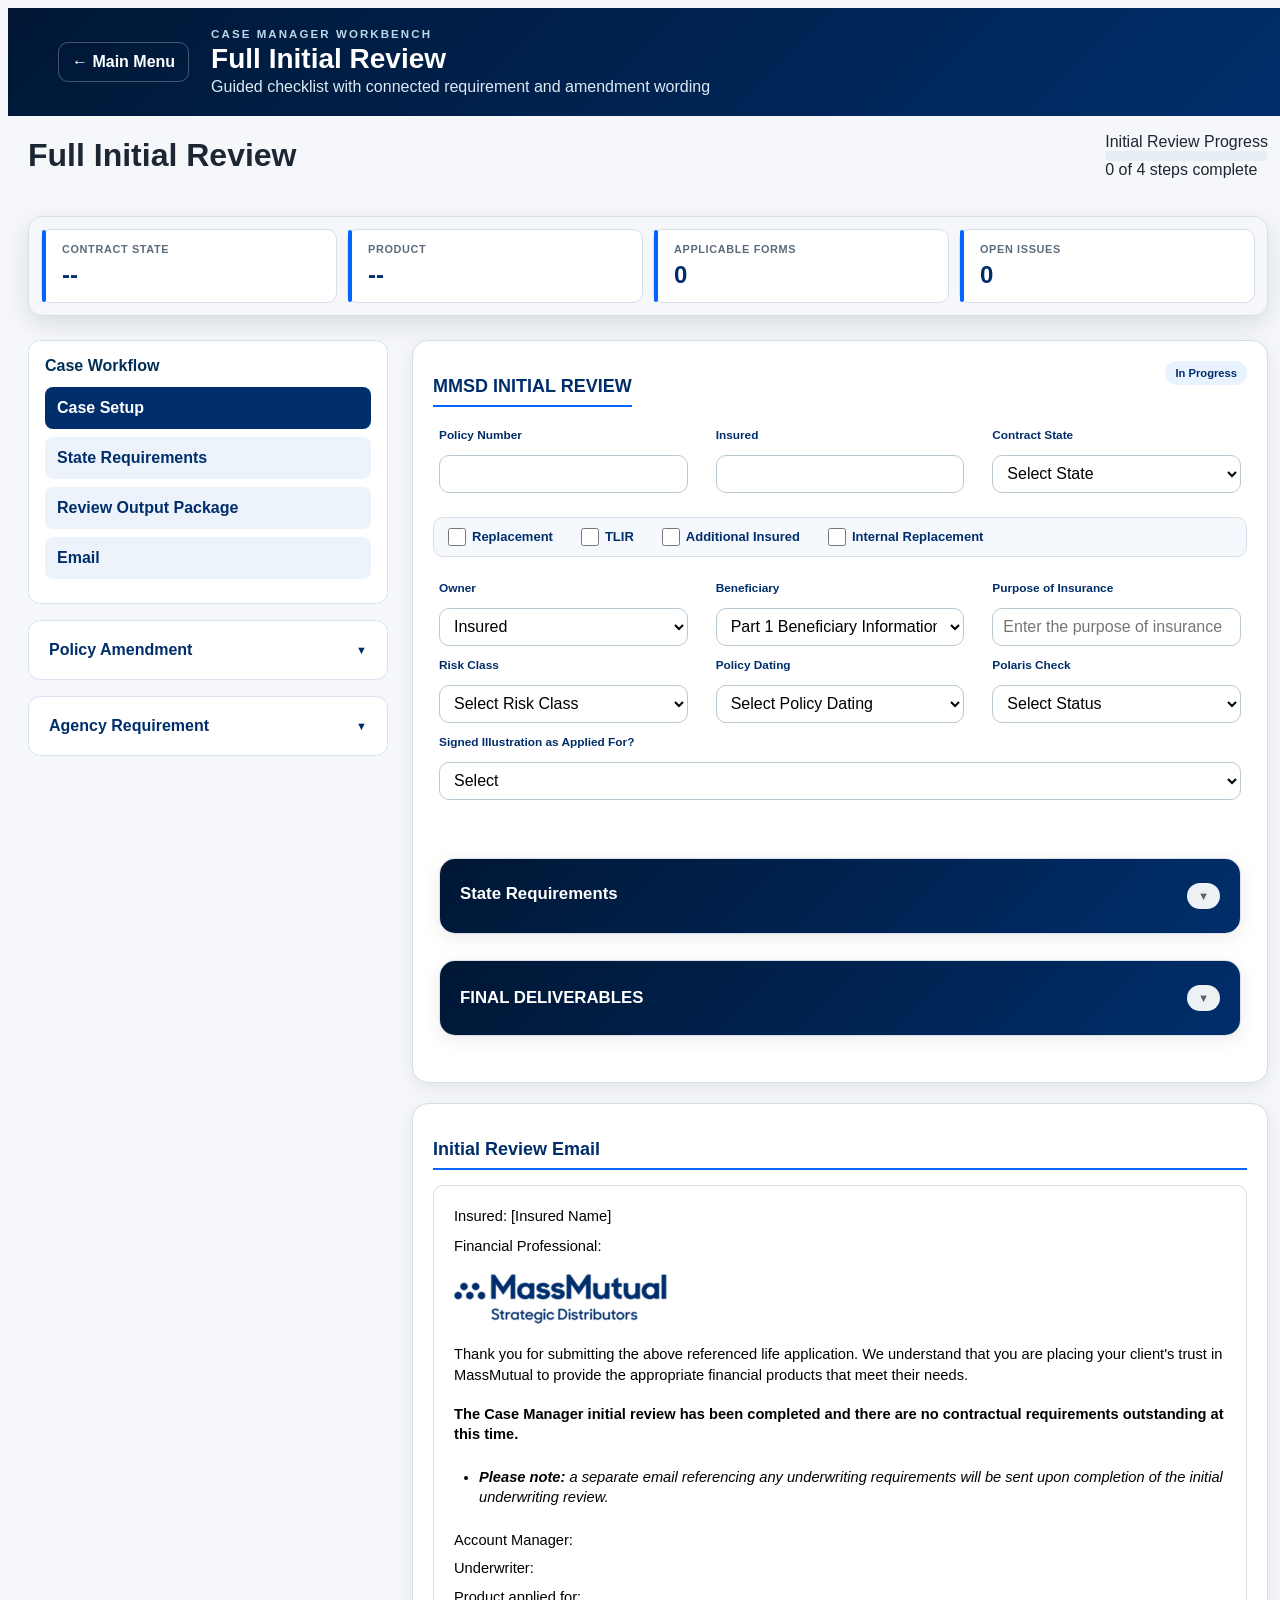
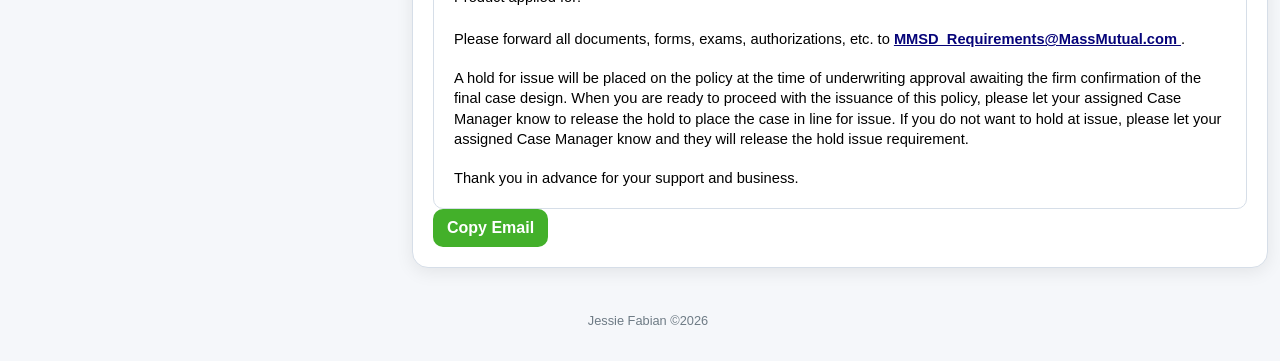
==== commit 1cb07ee2: "added secton card for IR to test Design changes" ====
--- a/full-initial-review.html
+++ b/full-initial-review.html
@@ -1,12 +1,34 @@
 <!doctype html>
 <html lang="en">
+  <!-- =====================================================
+					FULL INITIAL REVIEW WORKBENCH
+					Main review workflow for MMSD Initial Review Process
+					Connected Scripts:
+          stateLoader.js
+          amendment-engine.js
+          initial-review.js
+          review-output-package.js
+      ===================================================== -->
+
   <head>
+    <!-- ============================================
+					PAGE METADATA & STYLES
+					Loads page title, viewport settings,
+					and main stylesheet.
+			============================================ -->
     <meta charset="utf-8" />
     <meta name="viewport" content="width=device-width, initial-scale=1.0" />
     <title>Full Initial Review</title>
-    <link rel="stylesheet" href="styling/app.css"/>
+    <link rel="stylesheet" href="Styling/backup.css"/>
+
   </head>
- <body>
+
+  <!-- ============================================
+					GLOBAL PAGE HEADER
+					Back navigation and page branding
+				============================================ -->
+
+  <body>
     <header class="top">
       <div class="shell head">
         <a href="index.html">← Main Menu</a>
@@ -19,8 +41,18 @@
         </div>
       </div>
     </header>
- <main class="review-workspace">
-
+    <!-- =====================================================
+					MAIN REVIEW WORKSPACE
+					Contains all sections of the Full Initial Review.
+			  ===================================================== -->
+    <main class="review-workspace">
+      <!-- =====================================================
+					REVIEW HEADER
+					Displays review title and completion progress.
+					JS Updates:
+          progressFill
+          progressText
+          ===================================================== -->
       <div class="review-header">
         <h1>Full Initial Review</h1>
         <div class="progress-panel">
@@ -31,115 +63,65 @@
           <span id="progressText">0 of 0 steps complete</span>
         </div>
       </div>
-
+      <!-- =====================================================
+					 CASE DASHBOARD
+					 Real-time case summary:
+           Contract State
+           Product
+           Applicable Forms
+           Open Issues
+					 Updated by:
+					 stateLoader.js
+					 initial-review.js
+			     ===================================================== -->
       <section id="dashboardStrip" class="dashboard-strip">
-
-
-
-       <div class="dashboard-card">
-   <div class="dashboard-icon">
-<img src= images/Picture1.png>
-  </div>
-  <span id="dashboardState"
-        class="dashboard-value">
-    Select State
-  </span>
-  <span class="dashboard-label">
-    Contract State
-  </span>
-</div>
-
-
         <div class="dashboard-card">
-
-           <div class="dashboard-icon">
-            <img src= images/Picture9.png>
-           </div>
-            <span id="dashboardProduct" class="dashboard-value">Pending</span>
+          <span class="dashboard-label">Contract State</span>
+          <span id="dashboardState" class="dashboard-value">--</span>
+        </div>
+        <div class="dashboard-card">
           <span class="dashboard-label">Product</span>
-
+          <span id="dashboardProduct" class="dashboard-value">--</span>
         </div>
-
         <div class="dashboard-card">
-        <div class="dashboard-icon">
-          <img src= images/Picture6.png>
-          </div>
- <span id="dashboardFormCount" class="dashboard-value">Pending</span>
           <span class="dashboard-label">Applicable Forms</span>
-
+          <span id="dashboardFormCount" class="dashboard-value">0</span>
         </div>
-
         <div class="dashboard-card">
-          <div class="dashboard-icon">
-          <img src= images/Picture8.png>
-          </div>
-          <span id="dashboardIssueCount" class="dashboard-value danger">Pending</span>
           <span class="dashboard-label">Open Issues</span>
-
+          <span id="dashboardIssueCount" class="dashboard-value danger">0</span>
         </div>
-
       </section>
       <!-- MAIN LAYOUT -->
-
-
- <div class="review-layout">
-<aside class="review-sidebar">
-<div class="sidebar-section">
-
-    <div class="workflow-header">
-
-    <span class="workflow-eyebrow">
-      Workbench
-    </span>
-
-    <h3 class="sidebar-heading">
-      Case Workflow
-    </h3>
-
-    </div>
-
-    <button class="step-btn active">
-    <span class="step-icon">
-      ●
-    </span>
-
-    <span class="step-label">
-      Case Setup
-    </span>
-   </button>
-
-    <button class="step-btn">
-    <span class="step-icon">
-      ●
-    </span>
-
-    <span class="step-label">
-      State Requirements
-    </span>
-    </button>
-
-    <button class="step-btn">
-    <span class="step-icon">
-      ●
-    </span>
-
-    <span class="step-label">
-      Final Deliverables
-    </span>
-   </button>
-
-    <button class="step-btn">
-    <span class="step-icon">
-      ●
-    </span>
-
-    <span class="step-label">
-      Initial Review Email
-    </span>
-    </button>
-</div>
-
-<details class="sidebar-workspace">
+      <div class="review-layout">
+        <!-- =====================================================
+						 REVIEW STEP NAVIGATION
+						 Acts as workflow menu.
+						 Allows users to jump between:
+            Case Setup
+            State Requirements
+            Application Review
+            Requirements
+            Amendments
+            Email
+            ===================================================== -->
+        <aside class="review-sidebar">
+          <!-- WORKFLOW NAVIGATION -->
+
+          <div class="sidebar-section">
+            <h3 class="sidebar-heading">Case Workflow</h3>
+
+            <button class="step-btn active">Case Setup</button>
+
+            <button class="step-btn">State Requirements</button>
+
+            <button class="step-btn">Review Output Package</button>
+
+            <button class="step-btn">Email</button>
+          </div>
+
+          <!-- POLICY AMENDMENT WORKSPACE -->
+          <details class="sidebar-workspace">
             <summary class="workspace-summary">Policy Amendment</summary>
 
   <details class="workspace-help">
@@ -217,6 +199,8 @@
 </div>
           </details>
 
+          <!-- REQUIREMENT WORKSPACE -->
+
 <details class="sidebar-workspace">
   <summary class="workspace-summary">Agency Requirement</summary>
 
@@ -234,8 +218,11 @@
     </ol>
 </div>
 </details>
+
+
   <div class="case-field">
     <label for="globalRequirementTemplate">Requirement Template</label>
+
     <div class="requirement-template-row">
       <select id="globalRequirementTemplate">
         <option value="">Select Requirement</option>
@@ -284,27 +271,41 @@
   class="copy-status"
   aria-live="polite">
 </div>
+
 </details>
-</aside>
-
-<section id="reviewContent">
+
+
+
+        </aside>
+        <!-- =====================================================
+						 CASE SETUP SECTION
+						 Captures:
+            Policy Information
+            Insured Information
+            Contract State
+            Ownership Details
+            Risk Class
+            Policy Dating
+                        Drives:
+            Initial Review Notes
+            State Requirements
+            Dashboard Values
+            ===================================================== -->
+
+        <section id="reviewContent">
           <section id="caseSetupSection" class="card case-setup-card">
             <div class="section-title-row">
-    <div>
-      <h2>MMSD INITIAL REVIEW</h2>
-    </div>
-
-    <span id="caseSetupStatus"
-          class="setup-status">
-      In Progress
-    </span>
-        </div>
-<h3 class="case-group-title">
-  Policy Information
-</h3>
-
-      <div class="case-setup-grid-equal">
-                    <div class="case-field">
+              <div>
+                <h2>MMSD INITIAL REVIEW</h2>
+              </div>
+              <span id="caseSetupStatus" class="setup-status">In Progress</span>
+            </div>
+            <!-- =====================================================
+								 CASE SETUP ROW 1
+								 Core policy identification information
+						===================================================== -->
+            <div class="case-setup-grid-equal">
+              <div class="case-field">
                 <label for="policyNumber">Policy Number</label>
                 <input id="policyNumber" type="text" autocomplete="off" />
               </div>
@@ -372,277 +373,120 @@
                 </select>
               </div>
             </div>
-          </section>
-<div class="case-details-layout">
-
-  <!-- ============================================
-       OWNERSHIP AND BENEFICIARY
-  ============================================= -->
-  <section class="case-design-panel ownership-panel">
-
-    <div class="case-design-panel-header">
-
-      <div class="case-design-icon">
-        <img src= images/Picture12.png>
-      </div>
-
-      <div class="case-design-heading">
-        <span class="case-design-eyebrow">
-          Case Parties
-        </span>
-
-        <h3>
-          Ownership &amp; Beneficiary
-        </h3>
-
-        <p>
-          Confirm ownership, beneficiary selection,
-          and the purpose of insurance.
-        </p>
-      </div>
-
-    </div>
-
-    <div class="case-design-fields">
-
-      <div class="case-field">
-        <label for="ownerType">
-          Owner
-        </label>
-
-        <select id="ownerType">
-          <option value="insured">
-            Insured
-          </option>
-
-          <option value="otherIndividual">
-            Other Individual
-          </option>
-
-          <option value="trust">
-            Trust
-          </option>
-
-          <option value="business">
-            Business or Entity
-          </option>
-        </select>
-      </div>
-
-      <div class="case-field">
-        <label for="beneficiaryOther">
-          Beneficiary
-        </label>
-
-        <select id="beneficiaryOther">
-          <option value="no">
-            Part 1 Beneficiary Information
-          </option>
-
-          <option value="yes">
-            E-2 Other Selected
-          </option>
-        </select>
-      </div>
-
-      <div class="case-field field-span-full">
-        <label for="purposeOfInsurance">
-          Purpose of Insurance
-        </label>
-
-        <input
-          id="purposeOfInsurance"
-          type="text"
-          placeholder="Enter the purpose of insurance"
-          autocomplete="off"
-        />
-      </div>
-
-    </div>
-
-  </section>
-
-
-  <!-- ============================================
-       POLICY DESIGN
-  ============================================= -->
-  <section class="case-design-panel policy-design-panel">
-
-    <div class="case-design-panel-header">
-
-      <div class="case-design-icon">
-        <img src= images/Picture10.png>
-      </div>
-
-      <div class="case-design-heading">
-        <span class="case-design-eyebrow">
-          Policy Review
-        </span>
-
-        <h3>
-          Policy Design
-        </h3>
-
-        <p>
-          Review risk class, dating instructions,
-          Polaris status, and illustration details.
-        </p>
-      </div>
-
-    </div>
-
-    <div class="case-design-fields">
-
-      <div class="case-field">
-        <label for="riskClass">
-          Risk Class
-        </label>
-
-        <select id="riskClass">
-          <option value="">
-            Select Risk Class
-          </option>
-
-          <option value="Ultra Preferred Non-Tobacco">
-            Ultra Preferred Non-Tobacco
-          </option>
-
-          <option value="Select Preferred Non-Tobacco/Preferred Non-Smoker">
-            Select Preferred Non-Tobacco/Preferred Non-Smoker
-          </option>
-
-          <option value="Standard Non-Tobacco/Juvenile">
-            Standard Non-Tobacco/Juvenile
-          </option>
-
-          <option value="Select Preferred Tobacco">
-            Select Preferred Tobacco
-          </option>
-
-          <option value="Tobacco">
-            Tobacco
-          </option>
-        </select>
-      </div>
-
-      <div class="case-field">
-        <label for="policyDating">
-          Policy Dating
-        </label>
-
-        <select id="policyDating">
-          <option value="">
-            Select Policy Dating
-          </option>
-
-          <option value="saveAge">
-            Save Age
-          </option>
-
-          <option value="currentDate">
-            Current Date
-          </option>
-
-          <option value="specificDate">
-            Specific Date
-          </option>
-        </select>
-      </div>
-
-      <div class="case-field">
-        <label for="polarisCheck">
-          Polaris Check
-        </label>
-
-        <select id="polarisCheck">
-          <option value="">
-            Select Status
-          </option>
-
-          <option value="notApplicable">
-            Not Applicable
-          </option>
-
-          <option value="completedClear">
-            Completed, Clear
-          </option>
-
-          <option value="completedMatch">
-            Completed, Match Found
-          </option>
-
-          <option value="pending">
-            Pending
-          </option>
-        </select>
-      </div>
-
-      <div class="case-field">
-        <label for="illustrationStatus">
-          Signed Illustration as Applied For?
-        </label>
-
-        <select id="illustrationStatus">
-          <option value="">
-            Select
-          </option>
-
-          <option value="yes">
-            Yes
-          </option>
-
-          <option value="no">
-            No
-          </option>
-
-          <option value="notReceived">
-            Not Received
-          </option>
-        </select>
-
-        <small
-          id="illustrationGuidance"
-          class="field-guidance">
-        </small>
-      </div>
-
-    </div>
-
-  </section>
-
-</div>
-<section class="validation-tools-panel">
-
-  <div class="validation-tools-header">
-
-    <div class="validation-tools-icon">
-      <img src= images/Picture11.png>
-    </div>
-
-    <div>
-      <span class="case-design-eyebrow">
-        Review Assistance
-      </span>
-
-      <h3>
-        Validation Tools
-      </h3>
-
-      <p>
-        Compare application information, review policy
-        dating, and resolve design inconsistencies.
-      </p>
-    </div>
-
-    <span class="validation-tools-badge">
-      Available when applicable
-    </span>
-
-  </div>
-
-
-</section>
-<details id="Illustration-Validation" class="card collapsible-card" hidden>
+            <br />
+            <div class="case-indicator-row">
+              <label class="indicator-checkbox">
+                <input type="checkbox" id="replacement" />
+                Replacement
+              </label>
+              <label class="indicator-checkbox">
+                <input type="checkbox" id="tlirRequested" />
+                TLIR
+              </label>
+              <label class="indicator-checkbox">
+                <input type="checkbox" id="additionalInsured" />
+                Additional Insured
+              </label>
+              <label class="indicator-checkbox">
+                <input type="checkbox" id="internalTermReplacement" />
+                Internal Replacement
+              </label>
+            </div>
+            <!-- =====================================================
+								 CASE SETUP ROW 2
+								 Ownership, Beneficiary and Insurance Purpose
+						===================================================== -->
+            <div class="case-setup-grid-equal">
+              <div class="case-field">
+                <label for="ownerType">Owner</label>
+                <select id="ownerType">
+                  <option value="insured">Insured</option>
+                  <option value="otherIndividual">Other Individual</option>
+                  <option value="trust">Trust</option>
+                  <option value="business">Business or Entity</option>
+                </select>
+              </div>
+              <div class="case-field">
+                <label for="beneficiaryOther">Beneficiary</label>
+                <select id="beneficiaryOther">
+                  <option value="no">Part 1 Beneficiary Information</option>
+                  <option value="yes">E-2 Other Selected</option>
+                </select>
+              </div>
+              <div class="case-field">
+                <label for="purposeOfInsurance">Purpose of Insurance</label>
+                <input
+                  id="purposeOfInsurance"
+                  type="text"
+                  placeholder="Enter the purpose of insurance"
+                  autocomplete="off" />
+              </div>
+            </div>
+            <!-- =====================================================
+								 CASE SETUP ROW 3
+								 Risk Class, Policy Dating and Polaris Status
+						===================================================== -->
+            <div class="case-setup-grid-equal">
+              <div class="case-field">
+                <label for="riskClass">Risk Class</label>
+                <select id="riskClass">
+                  <option value="">Select Risk Class</option>
+                  <option value="Ultra Preferred Non-Tobacco">
+                    Ultra Preferred Non-Tobacco
+                  </option>
+                  <option
+                    value="Select Preferred Non-Tobacco/Preferred Non-Smoker">
+                    Select Preferred Non-Tobacco/Preferred Non-Smoker
+                  </option>
+                  <option value="Standard Non-Tobacco/Juvenile">
+                    Standard Non-Tobacco/Juvenile
+                  </option>
+                  <option value="Select Preferred Tobacco">
+                    Select Preferred Tobacco
+                  </option>
+                  <option value="Tobacco">Tobacco</option>
+                </select>
+              </div>
+              <div class="case-field">
+                <label for="policyDating">Policy Dating</label>
+                <select id="policyDating">
+                  <option value="">Select Policy Dating</option>
+                  <option value="saveAge">Save Age</option>
+                  <option value="currentDate">Current Date</option>
+                  <option value="specificDate">Specific Date</option>
+                </select>
+              </div>
+              <div class="case-field">
+                <label for="polarisCheck">Polaris Check</label>
+                <select id="polarisCheck">
+                  <option value="">Select Status</option>
+                  <option value="notApplicable">Not Applicable</option>
+                  <option value="completedClear">Completed, Clear</option>
+                  <option value="completedMatch">Completed, Match Found</option>
+                  <option value="pending">Pending</option>
+                </select>
+              </div>
+            </div>
+            <div class="case-field">
+              <label for="illustrationStatus">
+                Signed Illustration as Applied For?
+              </label>
+              <select id="illustrationStatus">
+                <option value="">Select</option>
+                <option value="yes">Yes</option>
+                <option value="no">No</option>
+                <option value="notReceived">Not Received</option>
+              </select>
+              <small id="illustrationGuidance" class="field-guidance"></small>
+<!-- =====================================================
+     ILLUSTRATION VS PART 1 VALIDATION
+===================================================== -->
+
+
+<div class="collapsible-content"></div>
+
+
+       <details id="Illustration-Validation" class="card collapsible-card" hidden>
             <summary class="collapsible-summary">
               <span class="summary-heading">
                 <span>
@@ -653,28 +497,27 @@
             </summary>
             <div class="collapsible-content">
 
-                <details class="workspace-help">
-                <summary><strong> How to use</strong></summary>
-
-                  <ol>
-                  <li>
-                    Enter the value shown on the Part 1.
-                  </li>
-
-                  <li>
-                    Enter the corresponding value shown on the illustration.
-                  </li>
-
-                  <li>
-                    Select Not Applicable for policy-design items that do not apply.
-                  </li>
-
-                  <li>
-                    Review the validation result and any identified mismatches.
-                  </li>
-                    </ol>
+            <details class="workspace-help">
+            <summary><strong> How to use</strong></summary>
+
+            <ol>
+              <li>
+                Enter the value shown on the Part 1.
+              </li>
+
+              <li>
+                Enter the corresponding value shown on the illustration.
+              </li>
+
+              <li>
+                Select Not Applicable for policy-design items that do not apply.
+              </li>
+
+              <li>
+                Review the validation result and any identified mismatches.
+              </li>
+                </ol>
               </details>
-            </div>
 
         <div class="validation-column-headings">
           <span>Policy Design Item</span>
@@ -699,8 +542,9 @@
               class="secondary-button">
               Clear
             </button>
-          </div
-
+          </div>
+
+          <section
             id="illustrationValidationResult"
             class="illustration-validation-result validation-neutral"
             aria-live="polite">
@@ -720,30 +564,32 @@
                 0 of 0 reviewed
               </span>
             </div>
-                    </section>
+
                 <div id="illustrationValidationDetails"></div>
-
-                      <section
-                          id="illustrationMismatchRequirementSection"
-                          class="illustration-mismatch-output"
-                          hidden>
-
-                            <label for="illustrationMismatchRequirement">
-                              Generated Requirement
-                            </label>
-
-                      <textarea
-                        id="illustrationMismatchRequirement"
-                        rows="7"
-                        readonly></textarea>
-
-                      <button
-                        type="button"
-                        id="copyIllustrationMismatchRequirement"
-                        class="secondary-button">
-                        Copy Requirement
-                      </button>
-                          <span
+              </section>
+              <section
+                id="illustrationMismatchRequirementSection"
+                class="illustration-mismatch-output"
+                hidden>
+
+                <label for="illustrationMismatchRequirement">
+                  Generated Requirement
+                </label>
+
+                <textarea
+                  id="illustrationMismatchRequirement"
+                  rows="7"
+                  readonly></textarea>
+
+                <button
+                  type="button"
+                  id="copyIllustrationMismatchRequirement"
+                  class="secondary-button">
+                  Copy Requirement
+                </button>
+
+
+                    <span
                       id="illustrationMismatchCopyStatus"
                       class="copy-status"
                       aria-live="polite">
@@ -752,11 +598,19 @@
                 </div>
        </details>
 
-
-       <!--------->
-
-
-<div id="saveAgeFields" class="save-age-panel" hidden>
+          <!-- =====================================================
+					 SAVE AGE CALCULATOR
+					 Displayed Only When:
+					 Policy Dating = Save Age
+					 Calculates:
+Eligibility
+Save Age Date
+Backdating Duration
+Processing Guidance
+					 Controlled By:
+					 initial-review.js
+			===================================================== -->
+          <div id="saveAgeFields" class="save-age-panel" hidden>
             <div class="save-age-heading">
               <div>
                 <h3>Save Age Calculator</h3>
@@ -886,7 +740,7 @@
               <input id="specificPolicyDate" type="date" />
             </div>
           </div>
-        </section>
+
           <!-- =====================================================
 											 STATE REQUIREMENTS
 											 Dynamically loaded from:
@@ -959,21 +813,15 @@
 
   </div>
 
- <div class="nigo-empty">
-
-  <div class="nigo-empty-icon">
-    ✓
+  <div
+    id="openNigoList"
+    class="open-nigo-list">
+
+    <div class="nigo-empty">
+      No documented NIGOs
+    </div>
+
   </div>
-
-  <div class="nigo-empty-title">
-    No Open NIGO Issues
-  </div>
-
-  <div class="nigo-empty-text">
-    All reviewed forms are currently in good order.
-  </div>
-
-</div>
 
 </div>
               <!-- =====================================================
@@ -1266,4 +1114,4 @@
   <footer>
     Jessie Fabian ©2026
   </footer>
-</html>
+</html>
--- a/Styling/backup.css
+++ b/Styling/backup.css
@@ -0,0 +1,2911 @@
+:root {
+  /* MassMutual Primary */
+
+  --mm-blue: #002e6b;
+  --mm-dark-blue: #001735;
+  --mm-charge-blue: #0265ff;
+  --mm-peacock: #004db2;
+  --mm-light-blue: #4dc7eb;
+
+  /* Accent */
+
+  --mm-green: #43b02a;
+  --mm-yellow: #f6be00;
+  --mm-orange: #ff671f;
+
+  /* Utility */
+
+  --page-bg: #f5f7fa;
+  --panel-bg: #ffffff;
+  --border: #d6dee8;
+  --text-dark: #1c2733;
+  --text-light: #6b7785;
+
+  --shadow: 0 4px 18px rgba(0, 0, 0, 0.08);
+}
+
+* {
+  box-sizing: border-box;
+}
+
+html,
+body {
+  width: 100%;
+  overflow-x: hidden;
+  background: var(--page-bg);
+  color: var(--text-dark);
+
+  font-family:
+    Segoe UI,
+    Arial,
+    sans-serif;
+}
+
+a {
+  color: inherit;
+}
+
+.shell {
+  width: min(1180px, calc(100% - 32px));
+  margin: auto;
+}
+
+.hero,
+.top {
+  background: linear-gradient(135deg, var(--mm-dark-blue), var(--mm-blue));
+
+  color: white;
+}
+
+.hero {
+  padding: 56px 0;
+}
+
+.hero h1 {
+  margin: 4px 0 10px;
+  font-size: clamp(2.3rem, 5vw, 4rem);
+}
+
+.hero p:last-child,
+.top p:last-child {
+  color: #dceaf4;
+}
+
+.eyebrow {
+  margin: 0;
+  color: #bcd7e8;
+  font-size: 0.72rem;
+  font-weight: 800;
+  letter-spacing: 0.18em;
+}
+
+.landing {
+  padding: 36px 0 55px;
+}
+
+.cards {
+  display: grid;
+  grid-template-columns: repeat(3, 1fr);
+  gap: 22px;
+}
+
+.tile {
+  --c: var(--navy);
+  display: block;
+  min-height: 350px;
+  padding: 28px;
+  text-decoration: none;
+  transition: 0.2s;
+}
+
+.tile:hover {
+  transform: translateY(-5px);
+}
+
+.tile:before {
+  position: absolute;
+  inset: 0 0 auto;
+  height: 7px;
+  background: var(--c);
+  content: "";
+}
+
+.tile {
+  position: relative;
+}
+
+.tile.blue {
+  --c: var(--blue);
+}
+
+.tile.gray {
+  --c: #718096;
+}
+
+.icon {
+  display: grid;
+  place-items: center;
+  width: 54px;
+  height: 54px;
+  border-radius: 16px;
+  background: var(--c);
+  color: white;
+  font-size: 1.2rem;
+}
+
+.tile small {
+  position: absolute;
+  right: 24px;
+  top: 30px;
+  padding: 6px 9px;
+  border-radius: 999px;
+  background: var(--light);
+  color: var(--c);
+  font-weight: 800;
+}
+
+.tile h2 {
+  margin-top: 28px;
+  font-size: 1.6rem;
+}
+
+.tile p {
+  min-height: 112px;
+  color: var(--gray);
+  line-height: 1.65;
+}
+
+.tile strong {
+  color: var(--c);
+}
+
+.notice {
+  margin-top: 24px;
+  padding: 18px;
+  border: 1px solid #cde2ef;
+  border-radius: 15px;
+  background: #eef8fd;
+}
+
+footer {
+  padding: 25px;
+  text-align: center;
+  color: #6e7b85;
+  font-size: 0.8rem;
+}
+
+.head {
+  display: flex;
+  gap: 22px;
+  align-items: center;
+  padding: 20px 0;
+}
+
+.head > a {
+  padding: 10px 13px;
+  border: 1px solid #ffffff44;
+  border-radius: 10px;
+  text-decoration: none;
+  font-weight: 700;
+}
+
+.head h1 {
+  margin: 3px 0;
+  font-size: 1.75rem;
+}
+
+.head p {
+  margin: 0;
+}
+
+.app {
+  padding: 24px 0 50px;
+}
+
+.card {
+  background: var(--panel-bg);
+
+  border: 1px solid var(--border);
+
+  border-radius: 16px;
+
+  box-shadow: var(--shadow);
+
+  padding: 20px;
+
+  margin-bottom: 20px;
+}
+
+.card h2 {
+  color: var(--mm-blue);
+
+  font-size: 18px;
+
+  border-bottom: 2px solid var(--mm-charge-blue);
+
+  padding-bottom: 8px;
+
+  margin-bottom: 15px;
+}
+
+.grid {
+  display: grid;
+  gap: 15px;
+}
+
+.grid.two {
+  grid-template-columns: repeat(2, 1fr);
+}
+
+.grid.three {
+  grid-template-columns: repeat(3, 1fr);
+}
+
+.grid.four {
+  grid-template-columns: repeat(4, 1fr);
+}
+
+label {
+  display: block;
+  color: #3e4c57;
+  font-size: 0.78rem;
+  font-weight: 700;
+}
+
+input,
+select,
+textarea {
+  max-width: 100%;
+  width: 100%;
+  width: 100%;
+  margin-top: 7px;
+  padding: 10px 11px;
+  border: 1px solid #b9c9d4;
+  border-radius: 10px;
+  background: white;
+  font: inherit;
+  outline: none;
+}
+
+input:focus,
+select:focus,
+textarea:focus {
+  border-color: var(--blue);
+  box-shadow: 0 0 0 3px #2e78a61f;
+}
+
+textarea {
+  resize: vertical;
+  line-height: 1.55;
+}
+
+.buttons {
+  display: flex;
+  flex-wrap: wrap;
+  gap: 9px;
+  margin-top: 15px;
+}
+
+button {
+  padding: 10px 14px;
+  border: 0;
+  border-radius: 10px;
+  background: var(--navy);
+  color: white;
+  font: inherit;
+  font-weight: 800;
+  cursor: pointer;
+}
+
+.secondary {
+  background: var(--blue);
+}
+
+.quiet {
+  background: #e8edf1;
+  color: #4e5d67;
+}
+
+.split {
+  display: grid;
+  grid-template-columns: 1fr minmax(370px, 0.9fr);
+  gap: 22px;
+  align-items: start;
+}
+
+.sticky {
+  position: sticky;
+  top: 18px;
+}
+
+.badge {
+  float: right;
+  padding: 5px 9px;
+  border-radius: 999px;
+  background: var(--blue);
+  color: white;
+  font-size: 0.72rem;
+}
+
+.list {
+  max-height: 260px;
+  padding-left: 28px;
+}
+
+.list li {
+  margin-bottom: 8px;
+  padding: 10px;
+  border-radius: 9px;
+  background: #f4f7f9;
+  line-height: 1.5;
+}
+
+.list .empty {
+  margin-left: -28px;
+  list-style: none;
+  color: #697781;
+}
+
+.output {
+  min-height: 390px;
+}
+
+.status {
+  min-height: 18px;
+  color: var(--green);
+  font-size: 0.78rem;
+  font-weight: 700;
+}
+
+.review-layout {
+  display: grid;
+  grid-template-columns: 360px minmax(0, 1fr);
+  gap: 24px;
+  align-items: start;
+}
+
+#reviewContent {
+  min-width: 0;
+}
+
+.progress-info {
+  display: flex;
+  justify-content: space-between;
+  align-items: end;
+}
+
+.progress-info b {
+  color: var(--blue);
+  font-size: 1.8rem;
+}
+
+.track {
+  height: 10px;
+  margin: 12px 0 16px;
+  overflow: hidden;
+  border-radius: 999px;
+  background: #e7edf1;
+}
+
+.track div {
+  width: 0;
+  height: 100%;
+  background: var(--blue);
+}
+
+.review-step {
+  display: grid;
+  grid-template-columns: 1fr auto;
+  gap: 12px;
+  align-items: center;
+  padding: 13px 0;
+  border-bottom: 1px solid #edf1f4;
+}
+
+.review-step strong {
+  font-size: 0.87rem;
+}
+
+.step-btn {
+  width: 100%;
+
+  margin-bottom: 8px;
+
+  border: none;
+
+  border-radius: 8px;
+
+  padding: 12px;
+
+  background: #edf3fb;
+
+  color: var(--mm-blue);
+
+  font-weight: 600;
+
+  text-align: left;
+
+  cursor: pointer;
+}
+
+.step-btn.active {
+  background: var(--mm-blue);
+
+  color: white;
+}
+
+.step-btn:hover {
+  background: var(--mm-light-blue);
+
+  color: var(--mm-dark-blue);
+}
+
+.step-actions {
+  display: flex;
+  gap: 6px;
+}
+
+.step-actions button {
+  padding: 7px 9px;
+  border: 1px solid var(--border);
+  border-radius: 999px;
+  background: white;
+  color: #53616c;
+  font-size: 0.7rem;
+}
+
+.step-actions .active.complete {
+  background: #e8f7ef;
+  color: #226346;
+}
+
+.step-actions .active.issue {
+  background: #fff5df;
+  color: #875a16;
+}
+
+.step-actions .active.na {
+  background: #edf1f4;
+}
+
+.dialog-card {
+  position: relative;
+  padding: 26px;
+}
+
+.dialog-card label {
+  margin-top: 12px;
+}
+
+.dialog-card .x {
+  position: absolute;
+  right: 12px;
+  top: 10px;
+  background: transparent;
+  color: #687681;
+  font-size: 1.6rem;
+}
+
+.dark {
+  color: var(--blue);
+}
+
+dialog {
+  width: min(560px, calc(100% - 24px));
+  padding: 0;
+  border: 0;
+  border-radius: 20px;
+  box-shadow: 0 25px 70px #0f23324d;
+}
+
+dialog::backdrop {
+  background: #0b1d2a88;
+}
+
+.issue-layout {
+  display: grid;
+  grid-template-columns: 1.2fr 0.8fr;
+  gap: 22px;
+  align-items: start;
+}
+
+.check {
+  display: flex;
+  gap: 12px;
+  align-items: center;
+  padding: 13px 0;
+  border-bottom: 1px solid #edf1f4;
+}
+
+.check input {
+  width: 18px;
+  height: 18px;
+  margin: 0;
+}
+
+.warning {
+  display: flex;
+  gap: 13px;
+  background: #fff8e9;
+  border-color: #eed09a;
+}
+
+.warning > b {
+  display: grid;
+  place-items: center;
+  flex: 0 0 34px;
+  height: 34px;
+  border-radius: 50%;
+  background: #b7791f;
+  color: white;
+}
+
+.warning p {
+  color: #765923;
+  line-height: 1.55;
+}
+
+@media (max-width: 900px) {
+  .cards,
+  .split,
+  .review-layout,
+  .issue-layout {
+    grid-template-columns: 1fr;
+  }
+
+  .sticky {
+    position: static;
+  }
+
+  .grid.four,
+  .grid.three {
+    grid-template-columns: repeat(2, 1fr);
+  }
+
+  .tile {
+    min-height: auto;
+  }
+
+  .tile p {
+    min-height: 0;
+  }
+}
+
+@media (max-width: 600px) {
+  .grid.two,
+  .grid.three,
+  .grid.four {
+    grid-template-columns: 1fr;
+  }
+
+  .review-step {
+    grid-template-columns: 1fr;
+  }
+
+  .step-actions {
+    flex-wrap: wrap;
+  }
+}
+
+.required-form-row {
+  display: flex;
+  justify-content: space-between;
+  align-items: center;
+  gap: 16px;
+
+  padding: 12px;
+  margin-bottom: 10px;
+
+  background: #fff;
+  border: 1px solid var(--border);
+  border-radius: 10px;
+}
+
+.warning-note {
+  background: #fff9e6;
+
+  border-left: 5px solid var(--mm-yellow);
+
+  border-radius: 6px;
+
+  padding: 12px;
+
+  margin-bottom: 10px;
+}
+
+.check-row {
+  padding: 10px;
+  border-bottom: 1px solid #ececec;
+}
+
+.case-condition-section {
+  margin-top: 24px;
+  padding-top: 20px;
+  border-top: 1px solid #d8e1e8;
+}
+
+.case-condition-section h3 {
+  margin: 0 0 6px;
+  color: #173b5e;
+}
+
+.section-help {
+  margin: 0 0 18px;
+  color: #667681;
+  font-size: 0.85rem;
+}
+
+.form-group-heading {
+  margin: 22px 0 12px;
+  color: #173b5e;
+  font-size: 0.9rem;
+}
+
+.applicable-form-count {
+  margin: 0 0 12px;
+  color: #2e78a6;
+  font-size: 0.8rem;
+  font-weight: 700;
+}
+
+.state-form-label {
+  display: flex;
+  gap: 12px;
+  align-items: flex-start;
+  cursor: pointer;
+}
+
+.state-form-checkbox {
+  width: 18px;
+  height: 18px;
+  margin: 3px 0 0;
+  flex: 0 0 auto;
+}
+
+.state-form-content {
+  display: flex;
+  min-width: 0;
+  flex: 1;
+  flex-direction: column;
+  gap: 5px;
+}
+
+.state-form-header {
+  display: flex;
+  flex-wrap: wrap;
+  gap: 9px;
+  align-items: center;
+}
+
+.state-form-id {
+  color: #173b5e;
+  font-size: 0.95rem;
+}
+
+.form-description {
+  color: #33434f;
+  font-size: 0.85rem;
+}
+
+.form-condition {
+  color: #667681;
+  line-height: 1.45;
+}
+
+.required-badge,
+.conditional-badge {
+  padding: 4px 8px;
+  border-radius: 999px;
+  font-size: 0.68rem;
+  font-weight: 800;
+}
+
+.required-badge {
+  background: var(--mm-green);
+
+  color: white;
+
+  padding: 4px 8px;
+
+  border-radius: 999px;
+
+  font-size: 11px;
+
+  font-weight: 700;
+}
+
+.conditional-badge {
+  background: var(--mm-orange);
+
+  color: white;
+
+  padding: 4px 8px;
+
+  border-radius: 999px;
+
+  font-size: 11px;
+
+  font-weight: 700;
+}
+
+.empty-state {
+  padding: 12px;
+  border-radius: 9px;
+  color: #667681;
+  background: #f4f7f9;
+}
+
+#generateEmail {
+  background: var(--mm-charge-blue);
+
+  color: white;
+
+  border: none;
+
+  border-radius: 10px;
+
+  padding: 12px 18px;
+
+  font-weight: 700;
+}
+
+#copyEmail {
+  background: var(--mm-green);
+
+  color: white;
+}
+
+.progress-bar {
+  height: 10px;
+
+  background: #e6edf5;
+
+  border-radius: 999px;
+
+  overflow: hidden;
+}
+
+#progressFill {
+  width: 0%;
+
+  height: 100%;
+
+  background: linear-gradient(90deg, var(--mm-blue), var(--mm-charge-blue));
+}
+
+/* ========================================
+   MASSMUTUAL STICKY DASHBOARD
+======================================== */
+
+.dashboard-strip {
+  position: sticky;
+  top: 0;
+  z-index: 1000;
+  margin-bottom: 16px;
+
+  display: grid;
+  grid-template-columns: repeat(4, 1fr);
+  gap: 10px;
+
+  margin: 0 0 24px;
+  padding: 12px;
+
+  background: rgba(245, 247, 250, 0.97);
+  border: 1px solid #d6dee8;
+  border-radius: 14px;
+
+  box-shadow: 0 8px 24px rgba(0, 23, 53, 0.12);
+  transition: all 0.2s ease;
+  backdrop-filter: blur(10px);
+}
+
+.dashboard-card {
+  position: relative;
+  min-width: 0;
+  padding: 12px 14px;
+
+  background: #ffffff;
+  border: 1px solid #d6dee8;
+  border-radius: 10px;
+}
+
+.dashboard-card::before {
+  position: absolute;
+  top: 0;
+  left: 0;
+
+  width: 4px;
+  height: 100%;
+  border-radius: 10px;
+  content: "";
+  background: var(--mm-charge-blue);
+}
+
+.dashboard-label {
+  display: block;
+
+  margin-left: 6px;
+
+  color: #5c6b7a;
+  font-size: 0.68rem;
+  font-weight: 700;
+  letter-spacing: 0.06em;
+  line-height: 1.3;
+  text-transform: uppercase;
+}
+
+.dashboard-value {
+  display: block;
+
+  margin-top: 4px;
+  margin-left: 6px;
+
+  overflow: hidden;
+
+  color: var(--mm-blue);
+  font-size: 1.5rem;
+  font-weight: 800;
+  line-height: 1.25;
+  text-overflow: ellipsis;
+  white-space: nowrap;
+}
+
+.dashboard-value.success {
+  color: var(--mm-green);
+}
+
+.dashboard-value.warning {
+  color: var(--mm-orange);
+}
+
+/* ========================================
+   COLLAPSIBLE STATE REQUIREMENTS
+======================================== */
+
+.collapsible-card {
+  padding: 0;
+  overflow: hidden;
+}
+
+.collapsible-summary {
+  display: flex;
+  align-items: center;
+  justify-content: space-between;
+
+  min-height: 74px;
+  padding: 16px 20px;
+
+  color: #ffffff;
+  cursor: pointer;
+  list-style: none;
+
+  background: linear-gradient(135deg, var(--mm-dark-blue), var(--mm-blue));
+
+  user-select: none;
+}
+
+.collapsible-summary::-webkit-details-marker {
+  display: none;
+}
+
+.collapsible-summary::marker {
+  display: none;
+  content: "";
+}
+
+.summary-heading {
+  display: flex;
+  gap: 14px;
+  align-items: center;
+}
+
+.summary-icon {
+  display: inline-flex;
+  align-items: center;
+  justify-content: center;
+
+  width: 42px;
+  height: 42px;
+
+  color: var(--mm-dark-blue);
+  font-size: 0.75rem;
+  font-weight: 900;
+
+  background: var(--mm-light-blue);
+  border-radius: 10px;
+}
+
+.summary-title {
+  display: block;
+
+  font-size: 1.05rem;
+  font-weight: 800;
+}
+
+.summary-subtitle {
+  display: block;
+
+  margin-top: 3px;
+
+  color: #d8e8ff;
+  font-size: 0.78rem;
+  font-weight: 500;
+}
+
+.collapse-indicator {
+  color: var(--mm-light-blue);
+  font-size: 0.85rem;
+  flex: 0 0 auto;
+  padding: 7px 11px;
+  font-size: 0.7rem;
+  font-weight: 800;
+  border-radius: 999px;
+  color: #536473;
+  background: #edf1f4;
+  transition: transform 180ms ease;
+}
+
+.collapsible-card[open] .collapse-indicator {
+  transform: rotate(180deg);
+}
+
+.collapsible-content {
+  padding: 20px;
+}
+
+.state-banner {
+  margin-bottom: 20px;
+  padding: 12px 14px;
+
+  color: var(--mm-blue);
+  font-weight: 700;
+
+  background: #eef5ff;
+  border-left: 5px solid var(--mm-charge-blue);
+  border-radius: 8px;
+}
+
+.state-subsection {
+  padding: 20px 0;
+  border-top: 1px solid #d6dee8;
+}
+
+.state-subsection:first-of-type {
+  padding-top: 0;
+  border-top: 0;
+}
+
+.subsection-heading {
+  display: flex;
+  gap: 16px;
+  align-items: normal;
+}
+
+/* ========================================
+   CONSOLIDATED CASE SETUP
+======================================== */
+
+.case-setup-card {
+  overflow: hidden;
+}
+
+.section-title-row,
+.generated-notes-header {
+  display: flex;
+  gap: 20px;
+  align-items: flex-start;
+  justify-content: space-between;
+}
+
+.section-eyebrow {
+  margin: 0 0 4px;
+
+  color: var(--mm-peacock);
+  font-size: 0.68rem;
+  font-weight: 800;
+  letter-spacing: 0.09em;
+}
+
+.section-description {
+  margin: 6px 0 0;
+  color: #617080;
+  font-size: 0.82rem;
+}
+
+.setup-status {
+  padding: 6px 10px;
+
+  color: var(--mm-blue);
+  font-size: 0.7rem;
+  font-weight: 800;
+
+  background: #e9f3ff;
+  border-radius: 999px;
+}
+
+.case-setup-grid {
+  display: grid;
+
+  grid-template-columns: 220px 1fr 180px;
+
+  gap: 16px;
+
+  margin-bottom: 12px;
+}
+
+.case-setup-secondary {
+  display: grid;
+
+  grid-template-columns: repeat(5, 1fr);
+
+  gap: 12px;
+
+  margin-bottom: 16px;
+}
+
+.case-field {
+  display: flex;
+  min-width: 0;
+  flex-direction: column;
+  gap: 6px;
+  padding: 6px;
+}
+
+.case-field label {
+  color: var(--mm-blue);
+  font-size: 0.74rem;
+  font-weight: 800;
+}
+
+.case-field input,
+.case-field select {
+  height: 38px;
+
+  padding: 0 10px;
+}
+
+.field-guidance {
+  color: #667681;
+  font-size: 0.7rem;
+  line-height: 1.4;
+}
+
+.field-guidance.required-guidance {
+  color: var(--mm-orange);
+  font-weight: 700;
+}
+
+.save-age-panel {
+  margin-top: 18px;
+  padding: 18px;
+
+  background: #eef5ff;
+  border-left: 5px solid var(--mm-charge-blue);
+  border-radius: 10px;
+}
+
+.save-age-panel[hidden] {
+  display: none;
+}
+
+.save-age-heading h3 {
+  margin: 0;
+  color: var(--mm-blue);
+}
+
+.save-age-heading p {
+  margin: 4px 0 14px;
+  color: #667681;
+  font-size: 0.78rem;
+}
+
+.save-age-grid {
+  display: grid;
+  grid-template-columns: repeat(3, minmax(0, 1fr));
+}
+
+.save-age-message {
+  margin: 12px 0 0;
+  color: #536473;
+  font-size: 0.76rem;
+}
+
+/* ========================================
+   GENERATED NOTES
+======================================== */
+
+.generated-notes-section {
+  margin-top: 24px;
+  padding: 20px;
+
+  background: #f7faff;
+  border: 1px solid #cbd9e7;
+  border-radius: 12px;
+}
+
+.generated-notes-header h3 {
+  margin: 0;
+  color: var(--mm-blue);
+}
+
+.generated-notes-header p {
+  margin: 5px 0 0;
+  color: #667681;
+  font-size: 0.78rem;
+}
+
+.initial-review-notes {
+  width: 100%;
+  min-height: 270px;
+  margin-top: 16px;
+  padding: 16px;
+
+  color: var(--mm-dark-blue);
+  font-family: "Segoe UI", Arial, sans-serif;
+  font-size: 0.86rem;
+  line-height: 1.6;
+
+  resize: vertical;
+
+  background: #ffffff;
+  border: 1px solid #aebdca;
+  border-radius: 8px;
+}
+
+.primary-button {
+  padding: 10px 16px;
+
+  color: #ffffff;
+  font-weight: 800;
+
+  cursor: pointer;
+
+  background: var(--mm-charge-blue);
+  border: 0;
+  border-radius: 8px;
+}
+
+.primary-button:hover {
+  background: var(--mm-peacock);
+}
+
+.copy-status {
+  min-height: 20px;
+  margin: 8px 0 0;
+
+  color: var(--mm-green);
+  font-size: 0.78rem;
+  font-weight: 700;
+}
+
+@media (max-width: 900px) {
+  .case-setup-grid,
+  .save-age-grid {
+    grid-template-columns: repeat(2, 1fr);
+  }
+}
+
+@media (max-width: 620px) {
+  .case-setup-grid,
+  .save-age-grid {
+    grid-template-columns: 1fr;
+  }
+
+  .section-title-row,
+  .generated-notes-header {
+    flex-direction: column;
+  }
+}
+
+.state-form-main {
+  display: grid;
+  grid-template-columns: 1fr auto;
+  align-items: center;
+  gap: 16px;
+  width: 100%;
+}
+
+.form-status-actions {
+  display: flex;
+  gap: 8px;
+  flex: 0 0 auto;
+}
+
+.form-status-button {
+  min-width: 68px;
+  padding: 8px 11px;
+
+  color: var(--mm-blue);
+  font-weight: 800;
+
+  cursor: pointer;
+
+  background: #ffffff;
+  border: 1px solid #b9c6d3;
+  border-radius: 7px;
+}
+
+.igo-button:hover,
+.igo-button.selected {
+  background: #43b02a !important;
+  color: white !important;
+  border-color: #43b02a !important;
+}
+
+.nigo-button:hover,
+.nigo-button.selected {
+  background: #ff671f !important;
+  color: white !important;
+  border-color: #ff671f !important;
+}
+
+.form-review-result {
+  min-width: 95px;
+  margin-right: 8px;
+  text-align: right;
+  font-size: 11px;
+  font-weight: 800;
+  white-space: nowrap;
+}
+
+.result-igo {
+  color: var(--mm-green);
+}
+
+.result-nigo {
+  color: var(--mm-orange);
+}
+
+.form-nigo-panel {
+  margin-top: 16px;
+  padding-top: 16px;
+
+  border-top: 1px solid #d6dee8;
+}
+
+.form-nigo-panel[hidden] {
+  display: none;
+}
+
+.nigo-panel-header strong {
+  color: var(--mm-blue);
+}
+
+.nigo-panel-header p {
+  margin: 4px 0 14px;
+  color: #667681;
+  font-size: 0.78rem;
+}
+
+.nigo-grid,
+.generated-wording-grid {
+  display: grid;
+  grid-template-columns: repeat(3, minmax(0, 1fr));
+  gap: 12px;
+}
+
+.generated-wording-grid {
+  display: grid;
+
+  grid-template-columns: 1fr 1fr;
+
+  gap: 20px;
+
+  margin-top: 15px;
+}
+
+.generated-wording-grid label {
+  display: block;
+  margin-bottom: 6px;
+
+  color: var(--mm-blue);
+  font-size: 0.75rem;
+  font-weight: 800;
+}
+
+.generated-wording-grid textarea,
+.nigo-grid textarea {
+  width: 100%;
+  padding: 10px;
+
+  font: inherit;
+
+  border: 1px solid #c7d2dc;
+  border-radius: 7px;
+}
+
+.secondary-button {
+  margin-top: 7px;
+  padding: 8px 12px;
+
+  color: var(--mm-blue);
+  font-weight: 800;
+
+  cursor: pointer;
+
+  background: #e9f3ff;
+  border: 1px solid #b9d5f5;
+  border-radius: 7px;
+}
+
+.secondary-button:hover {
+  color: #ffffff;
+  background: var(--mm-peacock);
+}
+
+@media (max-width: 850px) {
+  .state-form-main {
+    flex-direction: column;
+  }
+
+  .nigo-grid,
+  .generated-wording-grid {
+    grid-template-columns: 1fr;
+  }
+}
+
+.save-age-alert {
+  margin-bottom: 16px;
+  padding: 12px 14px;
+
+  color: var(--mm-dark-blue);
+  font-size: 0.8rem;
+  font-weight: 700;
+  line-height: 1.5;
+
+  background: #fff4d2;
+  border-left: 5px solid var(--mm-yellow);
+  border-radius: 8px;
+}
+
+.save-age-alert[hidden] {
+  display: none;
+}
+
+.save-age-results {
+  display: grid;
+  grid-template-columns: repeat(3, minmax(0, 1fr));
+  gap: 12px;
+
+  margin-top: 16px;
+}
+
+.save-age-results > div {
+  padding: 14px;
+
+  background: #ffffff;
+  border: 1px solid #bed0e2;
+  border-radius: 8px;
+}
+
+.save-age-result-label {
+  display: block;
+
+  margin-bottom: 5px;
+
+  color: #637486;
+  font-size: 0.66rem;
+  font-weight: 800;
+  letter-spacing: 0.06em;
+  text-transform: uppercase;
+}
+
+.save-age-results strong {
+  color: var(--mm-blue);
+  font-size: 0.84rem;
+  line-height: 1.45;
+}
+
+.save-age-eligible {
+  color: var(--mm-green) !important;
+  font-weight: 800;
+  border-color: var(--mm-green) !important;
+}
+
+.save-age-not-eligible {
+  color: var(--mm-orange) !important;
+  font-weight: 800;
+  border-color: var(--mm-orange) !important;
+}
+
+@media (max-width: 800px) {
+  .save-age-results {
+    grid-template-columns: 1fr;
+  }
+}
+
+.amendment-fields-grid {
+  display: grid;
+  grid-template-columns: repeat(3, minmax(0, 1fr));
+  gap: 12px;
+
+  margin-top: 14px;
+}
+
+.amendment-template-status {
+  color: #5f7184;
+  font-size: 0.7rem;
+  line-height: 1.4;
+}
+
+.amendment-template-status.error {
+  color: var(--mm-orange);
+  font-weight: 700;
+}
+
+.amendment-dynamic-fields:empty {
+  display: none;
+}
+
+.requirement-inputs {
+  margin-top: 14px;
+}
+
+.amendment-form-name,
+.amendment-template,
+.amendment-question,
+.amendment-custom-form,
+.amendment-field-input {
+  width: 100%;
+  min-height: 40px;
+  padding: 8px 10px;
+
+  color: #243443;
+  font: inherit;
+
+  background: #f8fafc;
+  border: 1px solid #c7d2dc;
+  border-radius: 6px;
+}
+
+textarea.amendment-field-input {
+  min-height: 84px;
+  resize: vertical;
+}
+
+@media (max-width: 900px) {
+  .amendment-fields-grid {
+    grid-template-columns: repeat(2, minmax(0, 1fr));
+  }
+}
+
+@media (max-width: 620px) {
+  .amendment-fields-grid {
+    grid-template-columns: 1fr;
+  }
+}
+
+.wording-column {
+  padding: 16px;
+
+  border: 1px solid #d8e1e8;
+
+  border-radius: 10px;
+
+  background: #fafcff;
+}
+
+.wording-column h4 {
+  color: var(--mm-blue);
+
+  margin-bottom: 10px;
+}
+
+.nigo-workspace {
+  display: grid;
+  grid-template-columns: repeat(2, 1fr);
+}
+
+@media (max-width: 768px) {
+  .nigo-workspace {
+    grid-template-columns: 1fr;
+  }
+}
+
+.nigo-workspace-column {
+  min-width: 0;
+  padding: 18px;
+  border: 1px solid #cbd8e5;
+  border-radius: 10px;
+  background: #ffffff;
+}
+
+.amendment-column {
+  border-top: 4px solid #0067b1;
+}
+
+.requirement-column {
+  border-top: 4px solid #ff671f;
+}
+
+.nigo-column-heading {
+  margin-bottom: 16px;
+  padding-bottom: 12px;
+  border-bottom: 1px solid #dce5ed;
+}
+
+.nigo-column-heading h4 {
+  margin: 0 0 5px;
+  color: #003b70;
+  font-size: 1rem;
+}
+
+.nigo-column-heading p {
+  margin: 0;
+  color: #5f7184;
+  font-size: 0.78rem;
+  line-height: 1.4;
+}
+
+.amendment-dynamic-fields,
+.requirement-dynamic-fields {
+  display: grid;
+  gap: 12px;
+  margin-top: 12px;
+}
+
+.generated-output-block {
+  margin-top: 18px;
+  padding-top: 15px;
+  border-top: 1px solid #dce5ed;
+}
+
+.generated-output-block label {
+  display: block;
+  margin-bottom: 7px;
+  color: #003b70;
+  font-weight: 700;
+}
+
+.generated-output-block textarea {
+  width: 100%;
+  min-height: 120px;
+  margin-bottom: 10px;
+  resize: vertical;
+}
+
+.requirement-template-status {
+  display: block;
+  margin-top: 5px;
+  color: #5f7184;
+  font-size: 0.7rem;
+}
+
+.requirement-template-status.error {
+  color: #b42318;
+  font-weight: 700;
+}
+
+@media (max-width: 900px) {
+  .nigo-workspace {
+    grid-template-columns: 1fr;
+  }
+}
+
+.case-indicators {
+  display: flex;
+
+  flex-wrap: wrap;
+
+  gap: 12px 20px;
+
+  padding: 10px 0;
+}
+
+.case-indicators select {
+  width: 80px;
+
+  min-width: 80px;
+}
+
+.case-indicators .case-field {
+  border: none;
+
+  padding: 0;
+
+  min-height: auto;
+}
+
+.case-indicator-row {
+  display: flex;
+  gap: 28px;
+  align-items: center;
+  margin-bottom: 18px;
+  padding: 10px 14px;
+  background: #f5f8fc;
+  border: 1px solid #d6dee8;
+  border-radius: 10px;
+}
+
+@media (max-width: 768px) {
+  .case-indicator-row {
+    flex-direction: column;
+    align-items: flex-start;
+    gap: 10px;
+  }
+}
+
+.indicator-checkbox {
+  display: inline-flex;
+  align-items: center;
+  gap: 6px;
+  color: var(--mm-blue);
+  font-size: 13px;
+  font-weight: 700;
+}
+
+.indicator-checkbox input {
+  width: 16px;
+  height: 16px;
+  margin: 0;
+}
+
+.indicator-checkbox input {
+  width: 18px;
+
+  height: 18px;
+}
+
+.case-setup-grid-top {
+  display: grid;
+  grid-template-columns: 220px 1fr 180px;
+  gap: 16px;
+}
+
+@media (max-width: 900px) {
+  .case-setup-grid-top,
+  .case-setup-grid {
+    grid-template-columns: 1fr;
+  }
+
+  .case-setup-secondary {
+    grid-template-columns: 1fr;
+  }
+}
+
+.case-indicator-row h4 {
+  margin: 0 12px 0 0;
+
+  font-size: 14px;
+
+  color: #003a7d;
+}
+
+.case-field {
+  align-self: start;
+}
+
+.case-setup-grid-equal {
+  display: grid;
+  grid-template-columns: repeat(3, 1fr);
+  gap: 16px;
+}
+
+.state-dashboard {
+  display: grid;
+  grid-template-columns: repeat(4, 1fr);
+  gap: 12px;
+
+  margin: 16px 0 20px;
+}
+
+.state-stat-card {
+  background: #fff;
+  border: 1px solid #d9e2ec;
+  border-radius: 10px;
+
+  padding: 12px 16px;
+}
+
+.state-stat-card span {
+  display: block;
+
+  font-size: 11px;
+  text-transform: uppercase;
+
+  color: #6b7785;
+
+  font-weight: 700;
+}
+
+.state-stat-card strong {
+  display: block;
+
+  margin-top: 6px;
+
+  font-size: 26px;
+
+  color: #003a70;
+}
+
+.state-collapse-summary {
+  display: flex;
+  justify-content: space-between;
+  align-items: center;
+
+  cursor: pointer;
+
+  padding: 12px 16px;
+
+  background: #f4f7fa;
+
+  border-radius: 8px;
+
+  font-weight: 700;
+}
+
+.state-collapse-summary:hover {
+  background: #e9f0f7;
+}
+
+.collapsible-inner {
+  padding-top: 12px;
+}
+
+/* ========================================
+   COMPACT NIGO WORKSPACE
+======================================== */
+
+/*
+ * Keep the generated fields in the DOM for
+ * amendment-engine.js, but do not display
+ * duplicate output boxes under every form.
+ */
+
+.form-nigo-panel .generated-output-block {
+  display: none;
+}
+
+/*
+ * Reduce the size of each NIGO workspace.
+ */
+
+.form-nigo-panel {
+  margin-top: 12px;
+  padding: 14px;
+
+  background: #f8fafc;
+  border: 1px solid #d7e1ec;
+  border-radius: 10px;
+}
+
+.nigo-panel-header {
+  margin-bottom: 12px;
+}
+
+.nigo-panel-header p {
+  margin: 3px 0 0;
+
+  color: #667681;
+  font-size: 0.76rem;
+}
+
+.nigo-workspace {
+  gap: 14px;
+}
+
+.nigo-workspace-column {
+  padding: 14px;
+
+  background: #ffffff;
+  border-radius: 9px;
+}
+
+.nigo-column-heading {
+  margin-bottom: 12px;
+  padding-bottom: 10px;
+}
+
+.nigo-column-heading h4 {
+  margin: 0;
+  font-size: 1rem;
+}
+
+.nigo-column-heading p {
+  margin: 4px 0 0;
+  font-size: 0.72rem;
+}
+
+.form-nigo-panel .case-field {
+  margin-bottom: 10px;
+}
+
+.form-nigo-panel .case-field label {
+  margin-bottom: 4px;
+  font-size: 0.7rem;
+}
+
+.form-nigo-panel input,
+.form-nigo-panel select,
+.form-nigo-panel textarea {
+  min-height: 38px;
+  padding: 8px 11px;
+}
+
+/* ========================================
+   REVIEW OUTPUT PACKAGE
+======================================== */
+
+.review-output-package {
+  margin-top: 22px;
+}
+
+.review-output-header {
+  display: flex;
+  align-items: flex-start;
+  justify-content: space-between;
+  gap: 20px;
+
+  margin-bottom: 16px;
+}
+
+.review-output-header h2 {
+  margin: 0;
+}
+
+.review-output-summary {
+  display: grid;
+  grid-template-columns: repeat(3, 1fr);
+  gap: 12px;
+
+  margin-bottom: 18px;
+}
+
+.output-summary-card {
+  padding: 12px 14px;
+
+  background: #f7faff;
+  border: 1px solid #d5e0ec;
+  border-radius: 9px;
+}
+
+.output-summary-card span {
+  display: block;
+
+  color: #667681;
+  font-size: 0.68rem;
+  font-weight: 800;
+  letter-spacing: 0.05em;
+  text-transform: uppercase;
+}
+
+.output-summary-card strong {
+  display: block;
+
+  margin-top: 5px;
+
+  color: #003a70;
+  font-size: 1.45rem;
+}
+
+.compiled-output-section {
+  margin-top: 12px;
+
+  border: 1px solid #d5e0ec;
+  border-radius: 10px;
+
+  overflow: hidden;
+}
+
+.compiled-output-summary {
+  display: flex;
+  align-items: center;
+  justify-content: space-between;
+  gap: 16px;
+
+  padding: 13px 16px;
+
+  cursor: pointer;
+
+  color: #003a70;
+  background: #f4f7fa;
+
+  font-weight: 800;
+}
+
+.compiled-output-summary:hover {
+  background: #eaf1f7;
+}
+
+.compiled-output-content {
+  padding: 14px;
+}
+
+.compiled-output-actions {
+  display: flex;
+  justify-content: flex-end;
+
+  margin-bottom: 10px;
+}
+
+.compiled-output-textarea {
+  width: 100%;
+  min-height: 180px;
+  max-height: 400px;
+
+  padding: 14px;
+
+  resize: vertical;
+
+  color: #253746;
+  background: #ffffff;
+  border: 1px solid #cbd8e5;
+  border-radius: 8px;
+
+  font-family: inherit;
+  font-size: 0.84rem;
+  line-height: 1.55;
+}
+
+.compiled-output-textarea:placeholder-shown {
+  min-height: 90px;
+}
+
+@media (max-width: 850px) {
+  .review-output-summary {
+    grid-template-columns: 1fr;
+  }
+
+  .review-output-header {
+    flex-direction: column;
+  }
+}
+
+.compiled-output-grid {
+  display: grid;
+
+  grid-template-columns: 1fr 1fr;
+
+  gap: 20px;
+
+  margin-top: 20px;
+}
+
+.review-workspace {
+  max-width: 1700px;
+  margin: 0 auto;
+  padding: 0 20px;
+}
+
+.compiled-output-actions .secondary-button {
+  margin-top: 0;
+
+  padding: 6px 10px;
+
+  font-size: 0.75rem;
+
+  min-height: auto;
+
+  width: auto;
+}
+
+.amendment-card {
+  margin-top: 12px;
+
+  padding: 14px;
+
+  border: 1px solid #d6dee8;
+
+  border-radius: 8px;
+
+  background: #fafcff;
+}
+
+.amendment-card-header {
+  display: flex;
+
+  justify-content: space-between;
+
+  align-items: center;
+
+  margin-bottom: 12px;
+}
+
+.remove-amendment {
+  background: #fbeaea;
+
+  color: #b42318;
+
+  padding: 5px 10px;
+}
+
+.saved-amendments {
+  margin-top: 15px;
+
+  padding-top: 15px;
+
+  border-top: 1px solid #dce5ed;
+}
+
+.saved-amendment-list {
+  display: flex;
+
+  flex-direction: column;
+
+  gap: 6px;
+
+  margin: 10px 0;
+}
+
+.saved-amendment-row {
+  display: flex;
+
+  justify-content: space-between;
+
+  align-items: center;
+
+  padding: 8px 10px;
+
+  border-radius: 6px;
+
+  background: #f5f8fc;
+
+  border: 1px solid #d6dee8;
+}
+
+.saved-amendment-row button {
+  background: #ffe9e9;
+
+  color: #b42318;
+
+  padding: 4px 8px;
+
+  font-size: 12px;
+}
+
+.amendment-divider {
+  border: 0;
+
+  border-top: 1px solid #dce5ed;
+
+  margin: 16px 0;
+}
+
+@media (max-width: 1024px) {
+  .review-layout {
+    grid-template-columns: 1fr;
+  }
+
+  .step-btn {
+    flex: 1 1 150px;
+  }
+
+  .nigo-workspace {
+    grid-template-columns: 1fr;
+  }
+
+  .compiled-output-grid {
+    grid-template-columns: 1fr;
+  }
+}
+
+.review-header {
+  display: flex;
+  justify-content: space-between;
+  align-items: center;
+  gap: 24px;
+  margin-bottom: 20px;
+}
+@media (max-width: 768px) {
+  .review-header {
+    flex-direction: column;
+    gap: 15px;
+  }
+}
+
+@media (max-width: 600px) {
+  .dashboard-strip {
+    grid-template-columns: 1fr;
+  }
+
+  .dashboard-card {
+    min-height: auto;
+  }
+}
+
+.form-status-button,
+.secondary-button,
+.primary-button {
+  width: auto;
+}
+
+.saved-amendment-text {
+  word-break: break-word;
+}
+
+.sidebar-section {
+  background: #ffffff;
+  border: 1px solid #d9e2ef;
+  border-radius: 12px;
+  padding: 16px;
+}
+.sidebar-workspace {
+  background: #ffffff;
+  overflow: hidden;
+  border: 1px solid #d9e2ef;
+
+  border-radius: 12px;
+
+  padding: 16px;
+
+  display: flex;
+  flex-direction: column;
+  gap: 12px;
+}
+.workspace-heading {
+  margin: 0;
+
+  font-size: 16px;
+
+  font-weight: 700;
+
+  color: #003057;
+}
+.sidebar-workspace textarea {
+  min-height: 80px;
+  max-height: 180px;
+  resize: vertical;
+}
+.review-sidebar::-webkit-scrollbar {
+  width: 8px;
+}
+.review-sidebar::-webkit-scrollbar-thumb {
+  background: #c8d3df;
+  border-radius: 999px;
+}
+.sidebar-section,
+.sidebar-workspace {
+  background: white;
+
+  border: 1px solid #d9e2ef;
+
+  border-radius: 12px;
+
+  padding: 16px;
+}
+.sidebar-heading,
+.workspace-heading {
+  margin-top: 0;
+
+  margin-bottom: 12px;
+
+  color: #003057;
+
+  font-size: 16px;
+
+  font-weight: 700;
+}
+#requirementsSection,
+#amendmentsSection {
+  display: none;
+}
+
+#globalGeneratedAmendment:placeholder-shown {
+  display: none;
+}
+
+#globalGeneratedRequirement:placeholder-shown {
+  display: none;
+}
+
+.review-sidebar {
+  position: sticky;
+  top: 16px;
+  max-height: calc(100vh - 32px);
+  overflow-y: auto;
+
+  align-self: start;
+
+  display: flex;
+  flex-direction: column;
+  gap: 16px;
+}
+
+.workspace-summary {
+  list-style: none;
+
+  cursor: pointer;
+
+  font-size: 16px;
+
+  font-weight: 700;
+
+  color: var(--mm-blue);
+
+  padding: 4px;
+  display: flex;
+  justify-content: space-between;
+  align-items: center;
+}
+.workspace-summary::-webkit-details-marker {
+  display: none;
+}
+.workspace-summary::after {
+  content: "▼";
+
+  font-size: 11px;
+
+  transition: transform 0.2s ease;
+}
+.sidebar-workspace[open] .workspace-summary::after {
+  transform: rotate(180deg);
+}
+
+.saved-amendments label,
+.saved-amendment-list {
+  display: none;
+}
+
+.saved-amendments,
+.generated-output-block {
+  display: none;
+}
+
+#stateRequirementsSection {
+  margin-top: 1rem;
+}
+
+.state-guidance-header {
+  margin-bottom: 1rem;
+}
+
+.state-guidance-header h2 {
+  margin: 0;
+  color: #002f6c;
+}
+
+#stateFamilyName {
+  margin: 0.25rem 0 0;
+  color: #5f6b7a;
+  font-size: 0.875rem;
+}
+
+.state-form-grid {
+  display: grid;
+  grid-template-columns: repeat(auto-fit, minmax(230px, 1fr));
+  gap: 0.75rem;
+}
+
+.state-form-card {
+  padding: 0.875rem;
+  border: 1px solid #d6dde6;
+  border-radius: 8px;
+  background: #ffffff;
+}
+
+.state-form-label {
+  display: block;
+  margin-bottom: 0.35rem;
+  color: #44546a;
+  font-size: 0.8rem;
+  font-weight: 600;
+}
+
+.state-form-number {
+  color: #002f6c;
+}
+
+.state-notice {
+  margin-bottom: 1rem;
+  padding: 0.875rem 1rem;
+  border-radius: 8px;
+}
+
+.state-notice h3 {
+  margin-top: 0;
+}
+
+.state-notice ul {
+  margin-bottom: 0;
+  padding-left: 1.25rem;
+}
+
+.state-notice-important {
+  border-left: 5px solid #c62828;
+  background: #fff1f1;
+}
+
+.state-notice-note {
+  border-left: 5px solid #d99a00;
+  background: #fff8df;
+}
+
+.state-load-error {
+  padding: 1rem;
+  border-left: 5px solid #c62828;
+  background: #fff1f1;
+  color: #8b1e1e;
+}
+
+.state-data-loading {
+  cursor: progress;
+}
+
+@media (max-width: 600px) {
+  .state-form-grid {
+    grid-template-columns: 1fr;
+  }
+}
+#amendmentSaveStatus {
+  margin-top: 8px;
+  color: var(--mm-green);
+  font-size: 12px;
+  font-weight: 700;
+}
+.generator-row {
+  display: grid;
+  grid-template-columns: 1fr 1fr;
+  gap: 16px;
+}
+.amendment-card,
+.requirement-card {
+  min-width: 0;
+}
+
+.generator-row {
+  display: grid;
+  grid-template-columns: 1fr 1fr;
+  gap: 16px;
+  margin-bottom: 16px;
+}
+
+.amendment-card,
+.requirement-card {
+  min-width: 0;
+}
+
+.compiled-output-textarea {
+  min-height: 180px;
+}
+
+#globalGeneratedAmendment,
+#globalGeneratedRequirement {
+  min-height: 100px;
+}
+
+.igo-button,
+.nigo-button {
+  min-width: 70px;
+  padding: 8px 12px;
+  border: 1px solid #c7d2dc;
+  border-radius: 8px;
+  background: #ffffff;
+  color: var(--mm-blue);
+  font-weight: 700;
+  cursor: pointer;
+}
+
+.igo-button:hover,
+.igo-button.selected {
+  background: var(--mm-green);
+  color: white;
+  border-color: var(--mm-green);
+}
+
+.nigo-button:hover,
+.nigo-button.selected {
+  background: var(--mm-orange);
+  color: white;
+  border-color: var(--mm-orange);
+}
+
+.requirement-template-row {
+  display: grid;
+  grid-template-columns: 1fr 40px;
+  gap: 8px;
+  align-items: center;
+}
+
+.favorite-requirement-button {
+  display: flex;
+  align-items: center;
+  justify-content: center;
+
+  width: 40px;
+  height: 40px;
+
+  padding: 0;
+  margin: 0;
+
+  background: #ffffff;
+  border: 1px solid #d7e0ea;
+  border-radius: 10px;
+
+  color: #7b8794;
+  font-size: 18px;
+  line-height: 1;
+
+  cursor: pointer;
+  transition: all 0.2s ease;
+}
+
+.favorite-requirement-button:hover {
+  color: #0057b8;
+  background: #f4f8ff;
+  border-color: #0057b8;
+  transform: translateY(-1px);
+}
+
+.favorite-requirement-button.selected {
+  color: #d6a600;
+  background: #fffbea;
+  border-color: #f4c430;
+}
+
+/* ========================================
+   ILLUSTRATION VS PART 1 VALIDATION
+======================================== */
+
+.illustration-validation-card {
+  padding: 0;
+  overflow: hidden;
+}
+
+.illustration-validation-summary {
+  display: flex;
+  align-items: center;
+  justify-content: space-between;
+  gap: 20px;
+
+  padding: 18px 20px;
+
+  cursor: pointer;
+  list-style: none;
+
+  background: linear-gradient(135deg, var(--mm-dark-blue), var(--mm-blue));
+}
+
+.illustration-validation-summary::-webkit-details-marker {
+  display: none;
+}
+
+.validation-eyebrow {
+  display: block;
+
+  margin-bottom: 4px;
+
+  color: var(--mm-light-blue);
+  font-size: 0.66rem;
+  font-weight: 800;
+  letter-spacing: 0.09em;
+}
+
+.illustration-validation-summary strong {
+  display: block;
+
+  color: #ffffff;
+  font-size: 1.05rem;
+}
+
+.validation-summary-text {
+  display: block;
+
+  margin-top: 4px;
+
+  color: #d8e8ff;
+  font-size: 0.77rem;
+}
+
+.validation-badge {
+  flex: 0 0 auto;
+
+  padding: 7px 11px;
+
+  font-size: 0.7rem;
+  font-weight: 800;
+  border-radius: 999px;
+}
+
+.validation-not-started {
+  color: #536473;
+  background: #edf1f4;
+}
+
+.validation-incomplete {
+  color: #765000;
+  background: #fff1ba;
+}
+
+.validation-match {
+  color: #175c35;
+  background: #dff4e7;
+}
+
+.validation-mismatch {
+  color: #8b3814;
+  background: #ffe2d5;
+}
+
+.illustration-validation-content {
+  padding: 20px;
+}
+
+.validation-instructions {
+  margin-bottom: 20px;
+  padding: 14px 16px;
+
+  color: #405164;
+
+  background: #f4f8fd;
+  border-left: 4px solid var(--mm-charge-blue);
+  border-radius: 8px;
+}
+
+.validation-instructions strong {
+  color: var(--mm-blue);
+}
+
+.validation-instructions ol {
+  margin: 8px 0 0;
+  padding-left: 20px;
+}
+
+.validation-instructions li {
+  margin-bottom: 5px;
+  font-size: 0.78rem;
+  line-height: 1.45;
+}
+
+.validation-column-headings,
+.illustration-comparison-row {
+  display: grid;
+  grid-template-columns:
+    minmax(170px, 1.1fr)
+    minmax(150px, 1fr)
+    minmax(150px, 1fr)
+    minmax(105px, 0.55fr);
+
+  gap: 12px;
+  align-items: center;
+}
+
+.validation-column-headings {
+  padding: 0 12px 8px;
+
+  color: #667681;
+  font-size: 0.67rem;
+  font-weight: 800;
+  letter-spacing: 0.05em;
+  text-transform: uppercase;
+}
+
+.illustration-comparison-row {
+  margin-bottom: 9px;
+  padding: 12px;
+
+  background: #ffffff;
+  border: 1px solid #d9e2ec;
+  border-radius: 9px;
+
+  transition:
+    border-color 160ms ease,
+    background 160ms ease;
+}
+
+.illustration-comparison-row.row-match {
+  background: #f1fbf5;
+  border-color: var(--mm-green);
+}
+
+.illustration-comparison-row.row-mismatch {
+  background: #fff7f3;
+  border-color: var(--mm-orange);
+}
+
+.illustration-comparison-row.row-incomplete {
+  background: #fffbed;
+  border-color: var(--mm-yellow);
+}
+
+.comparison-item-name {
+  color: var(--mm-blue);
+  font-size: 0.82rem;
+  font-weight: 800;
+}
+
+.comparison-question {
+  display: block;
+
+  margin-top: 3px;
+
+  color: #6a7886;
+  font-size: 1em;
+  font-weight: 600;
+}
+
+.comparison-input {
+  width: 100%;
+  min-height: 38px;
+  margin: 0;
+}
+
+.comparison-result {
+  display: inline-flex;
+  align-items: center;
+  justify-content: center;
+
+  min-height: 30px;
+  padding: 5px 9px;
+
+  font-size: 0.68rem;
+  font-weight: 800;
+
+  border-radius: 999px;
+}
+
+.comparison-result.pending {
+  color: #647382;
+  background: #edf1f4;
+}
+
+.comparison-result.match {
+  color: #175c35;
+  background: #dff4e7;
+}
+
+.comparison-result.mismatch {
+  color: #8b3814;
+  background: #ffe2d5;
+}
+
+.comparison-result.not-applicable {
+  color: #5d6873;
+  background: #e9edf1;
+}
+
+.validation-actions {
+  display: flex;
+  flex-wrap: wrap;
+  gap: 9px;
+
+  margin-top: 16px;
+}
+
+.illustration-validation-result {
+  margin-top: 20px;
+  padding: 16px;
+
+  border: 1px solid #d6dee8;
+  border-left-width: 5px;
+  border-radius: 10px;
+}
+
+.validation-neutral {
+  background: #f7f9fb;
+  border-left-color: #8795a2;
+}
+
+.validation-result-match {
+  background: #f1fbf5;
+  border-left-color: var(--mm-green);
+}
+
+.validation-result-mismatch {
+  background: #fff7f3;
+  border-left-color: var(--mm-orange);
+}
+
+.validation-result-incomplete {
+  background: #fffbed;
+  border-left-color: var(--mm-yellow);
+}
+
+.validation-result-header {
+  display: flex;
+  align-items: flex-start;
+  justify-content: space-between;
+  gap: 16px;
+}
+
+.validation-result-label {
+  display: block;
+
+  margin-bottom: 4px;
+
+  color: #657487;
+  font-size: 0.65rem;
+  font-weight: 800;
+  letter-spacing: 0.06em;
+  text-transform: uppercase;
+}
+
+#illustrationValidationTitle {
+  color: var(--mm-blue);
+}
+
+#illustrationMatchCount {
+  color: #657487;
+  font-size: 0.72rem;
+  font-weight: 800;
+  white-space: nowrap;
+}
+
+.validation-detail-list {
+  display: grid;
+  gap: 8px;
+
+  margin: 14px 0 0;
+  padding: 0;
+
+  list-style: none;
+}
+
+.validation-detail-item {
+  padding: 9px 11px;
+
+  font-size: 0.77rem;
+  line-height: 1.45;
+
+  background: rgba(255, 255, 255, 0.7);
+  border-radius: 7px;
+}
+
+.validation-detail-item.match {
+  color: #245d3b;
+}
+
+.validation-detail-item.mismatch {
+  color: #8b3814;
+}
+
+.validation-detail-item.incomplete {
+  color: #765000;
+}
+
+.illustration-mismatch-output {
+  margin-top: 18px;
+  padding: 16px;
+
+  background: #f7faff;
+  border: 1px solid #ccdae8;
+  border-radius: 10px;
+}
+
+.illustration-mismatch-output textarea {
+  min-height: 150px;
+}
+
+@media (max-width: 850px) {
+  .validation-column-headings {
+    display: none;
+  }
+
+  .illustration-comparison-row {
+    grid-template-columns: 1fr;
+  }
+
+  .comparison-result {
+    justify-self: start;
+  }
+
+  .validation-result-header {
+    flex-direction: column;
+  }
+}
+
+.nigo-template-picker {
+  width: 100%;
+  margin-top: 12px;
+  padding: 14px;
+
+  background: #fff8f3;
+  border: 1px solid #f0c6b2;
+  border-left: 4px solid var(--mm-orange);
+  border-radius: 9px;
+}
+
+.nigo-template-picker[hidden] {
+  display: none;
+}
+
+.nigo-template-picker label {
+  display: block;
+  margin-bottom: 7px;
+
+  color: var(--mm-blue);
+  font-size: 0.76rem;
+  font-weight: 800;
+}
+
+.nigo-template-select {
+  width: 100%;
+  margin: 0;
+}
+
+.nigo-template-help {
+  display: block;
+  margin-top: 7px;
+
+  color: #667681;
+  font-size: 0.7rem;
+  line-height: 1.4;
+}
+
+.result-nigo-pending {
+  color: #9a6500;
+  white-space: nowrap;
+}
+
+.nigo-dashboard-card {
+  min-height: 180px;
+}
+
+.nigo-issue-list {
+  margin-top: 10px;
+}
+
+.nigo-issue-item {
+  padding: 8px;
+  margin-bottom: 8px;
+
+  background: #fff8f3;
+
+  border-left: 4px solid #f28b32;
+  border-radius: 6px;
+}
+
+.nigo-issue-form {
+  font-weight: 700;
+  color: var(--mm-blue);
+}
+
+.nigo-issue-reason {
+  font-size: 0.8rem;
+  color: #666;
+}
+
+.nigo-empty {
+  color: #888;
+  font-style: italic;
+}
+
+.email-preview {
+  min-height: 400px;
+  padding: 20px;
+
+  background: white;
+  border: 1px solid #d6dee8;
+  border-radius: 10px;
+
+  overflow-y: auto;
+
+  font-family: "Segoe UI", Arial, sans-serif;
+  font-size: 14px;
+  line-height: 1.6;
+
+  white-space: normal;
+}
+
+.review-complete-banner {
+  margin-bottom: 16px;
+  padding: 18px;
+
+  background: #ecfdf3;
+
+  border: 1px solid #8ed6aa;
+  border-radius: 10px;
+
+  color: #047857;
+}
+
+.review-complete-title {
+  font-size: 18px;
+  font-weight: 700;
+}
+
+.review-complete-text {
+  margin-top: 4px;
+  margin-bottom: 14px;
+}
+
+@keyframes fadeIn {
+  from {
+    opacity: 0;
+    transform: translateY(-6px);
+  }
+
+  to {
+    opacity: 1;
+    transform: translateY(0);
+  }
+}
